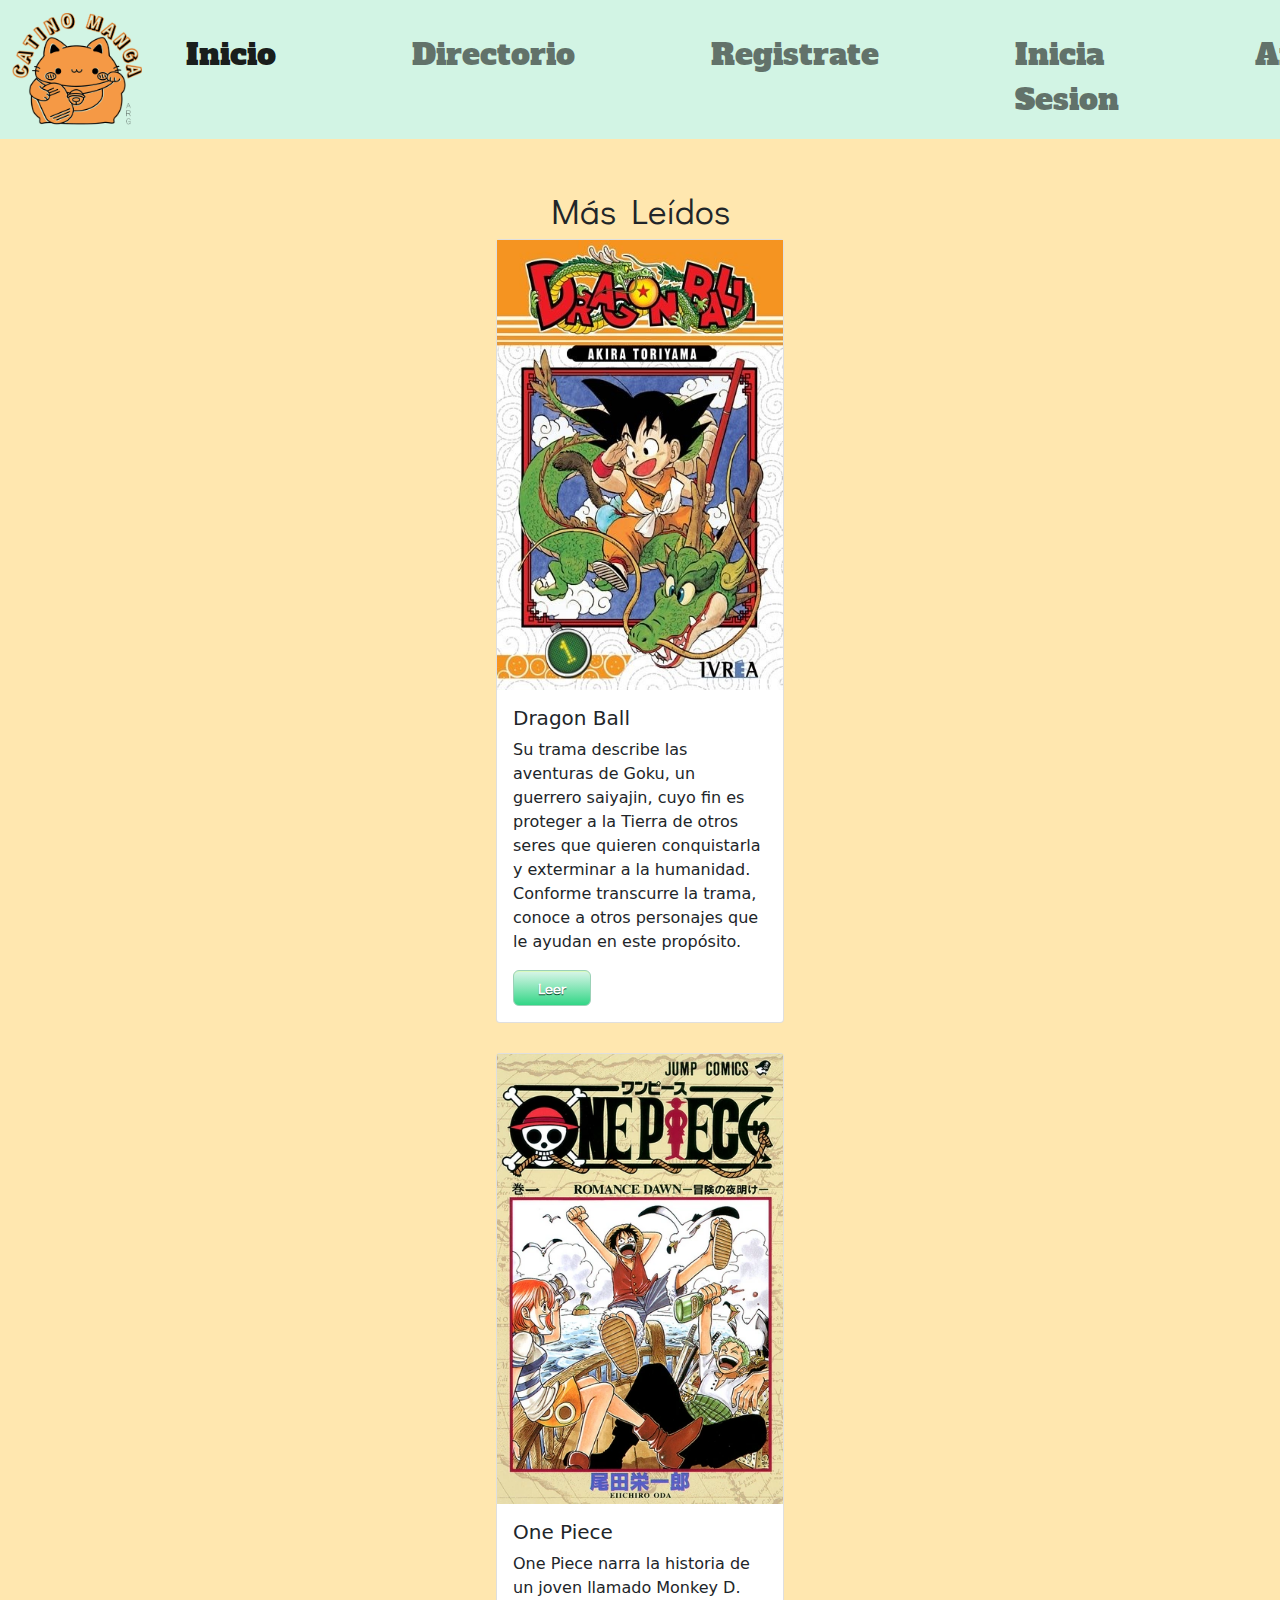
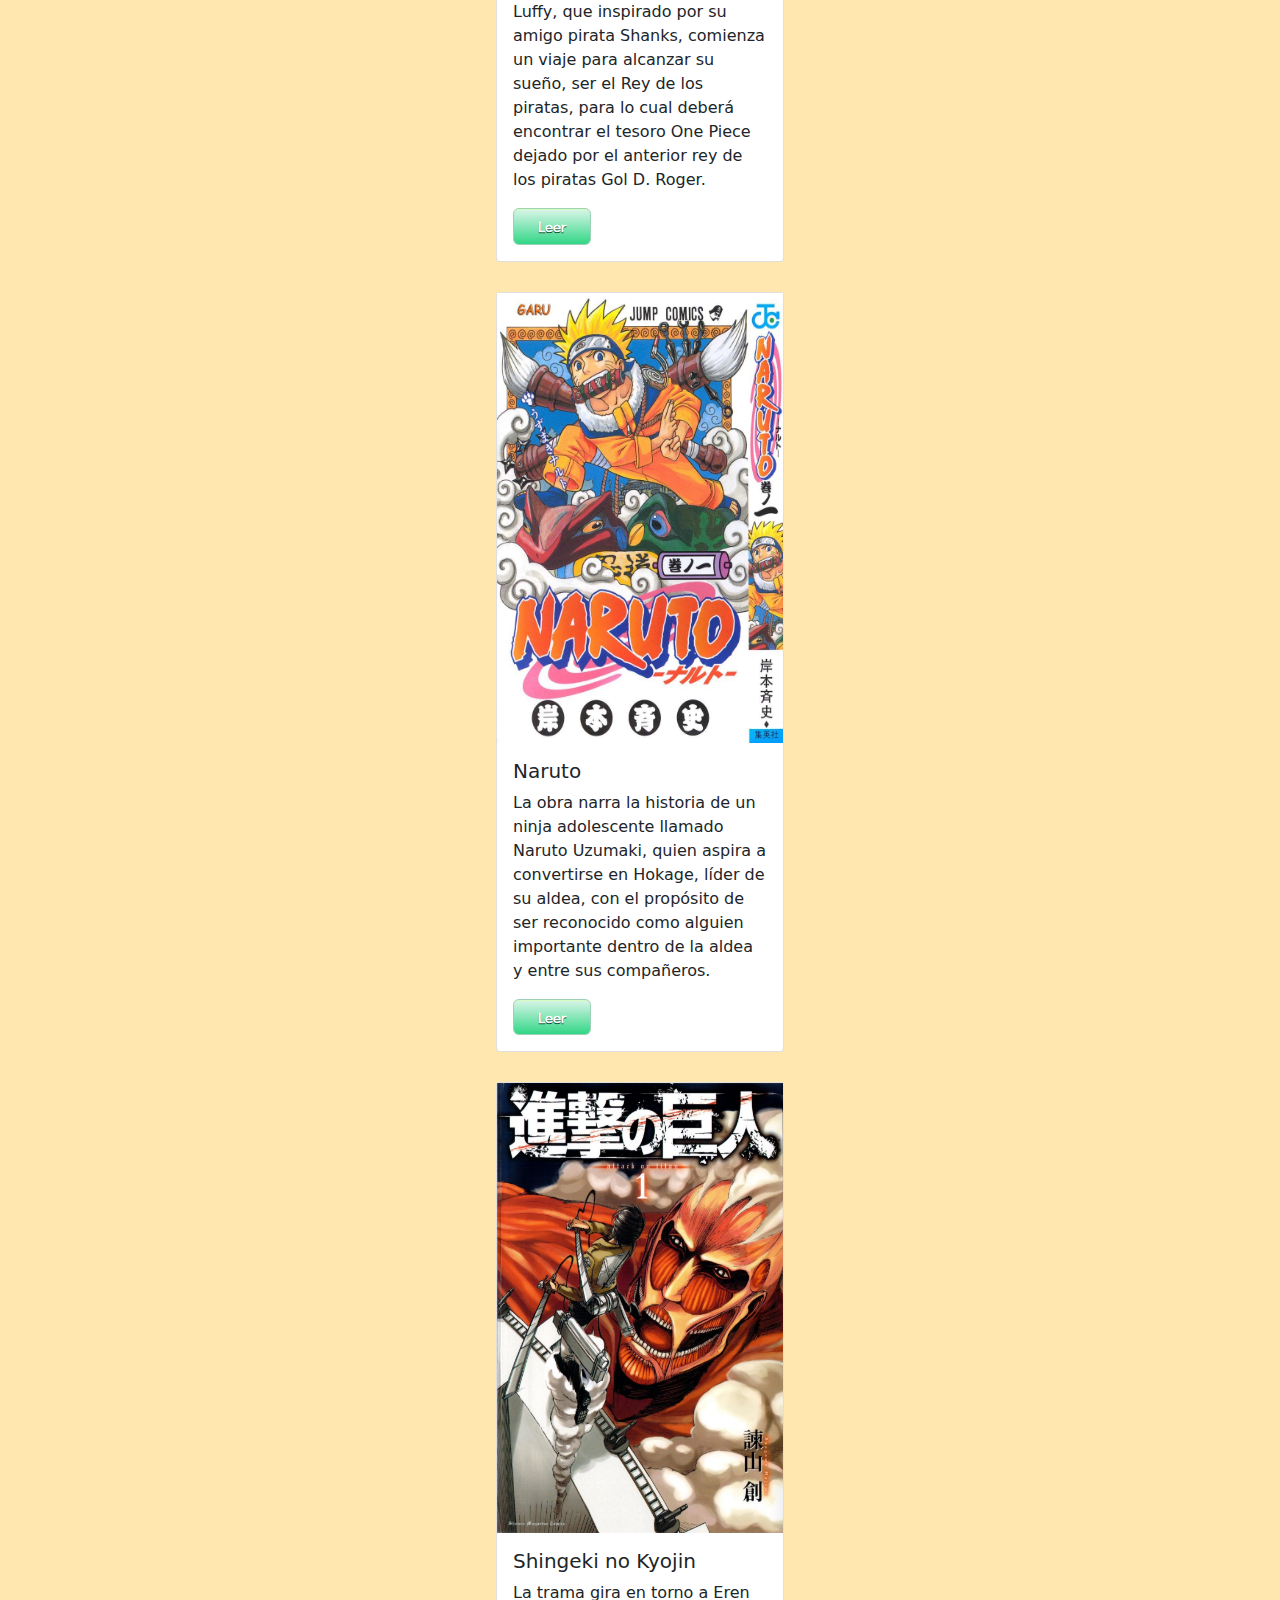
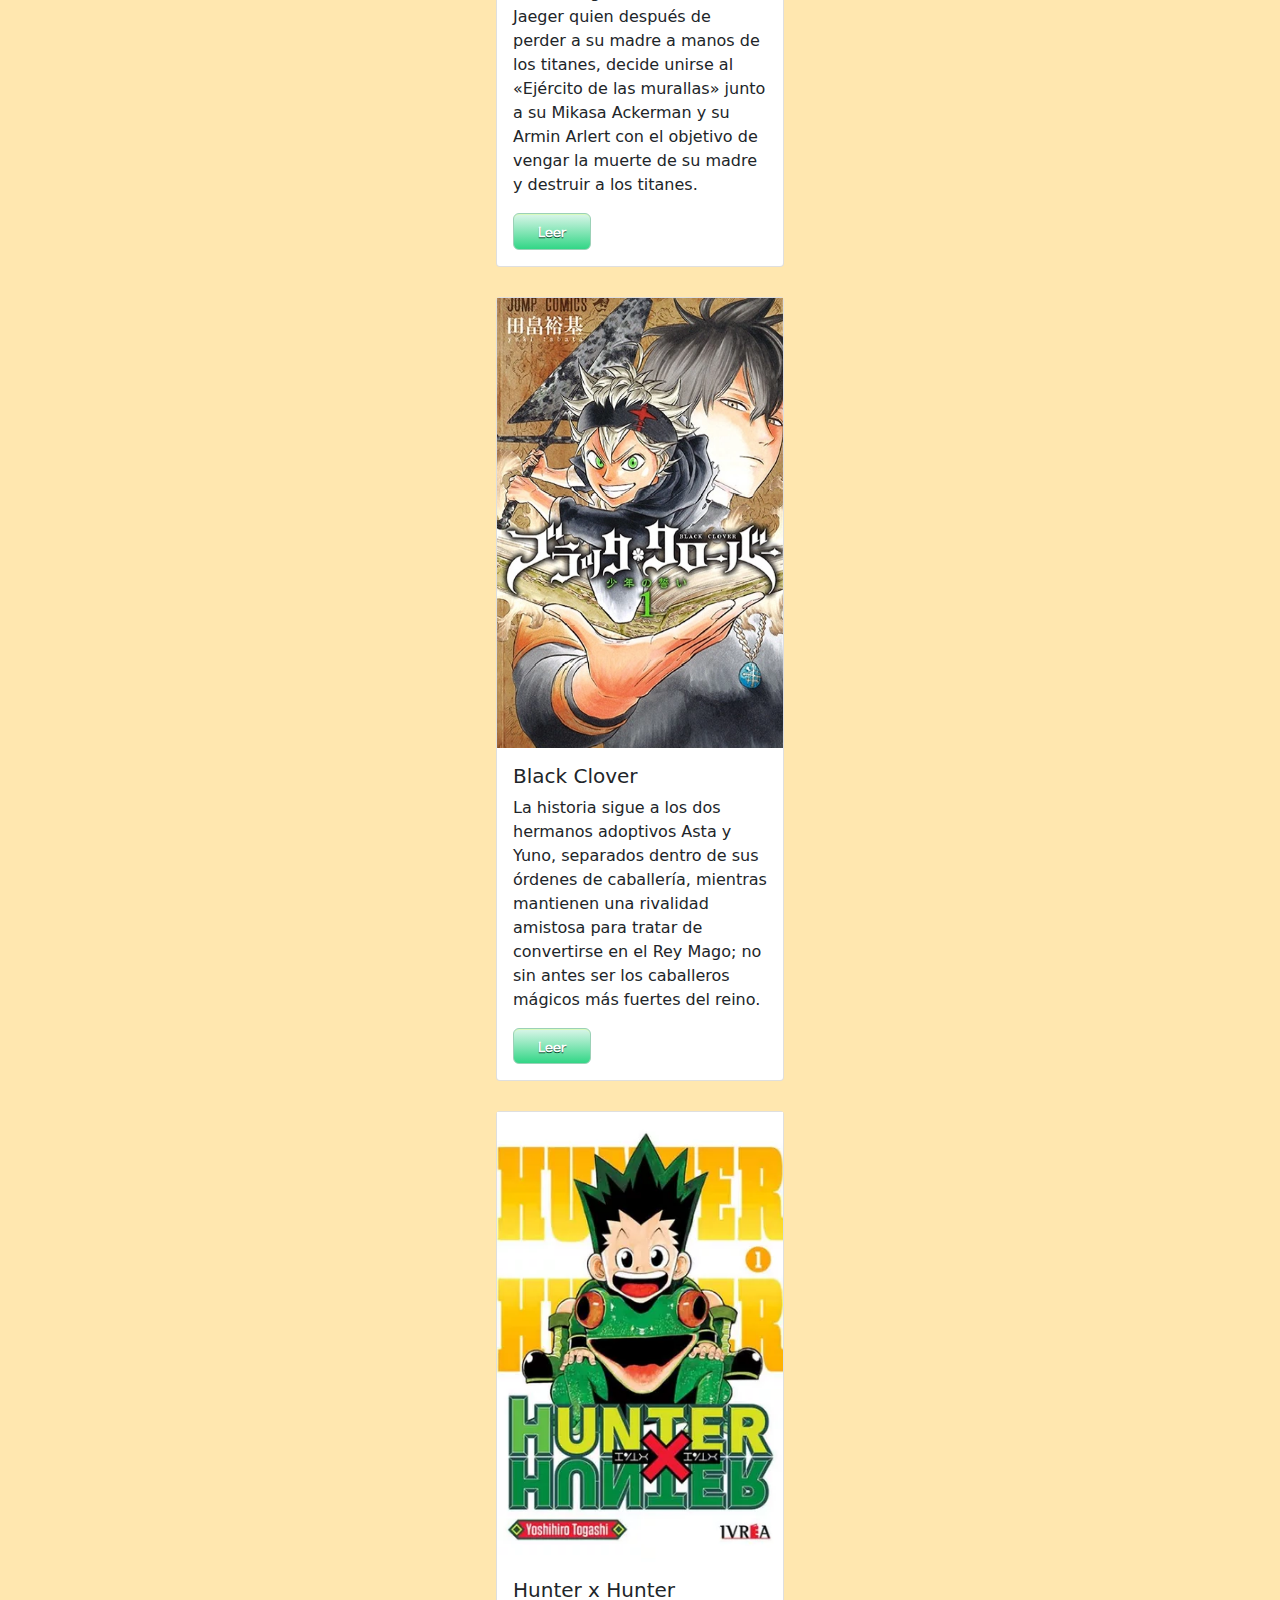
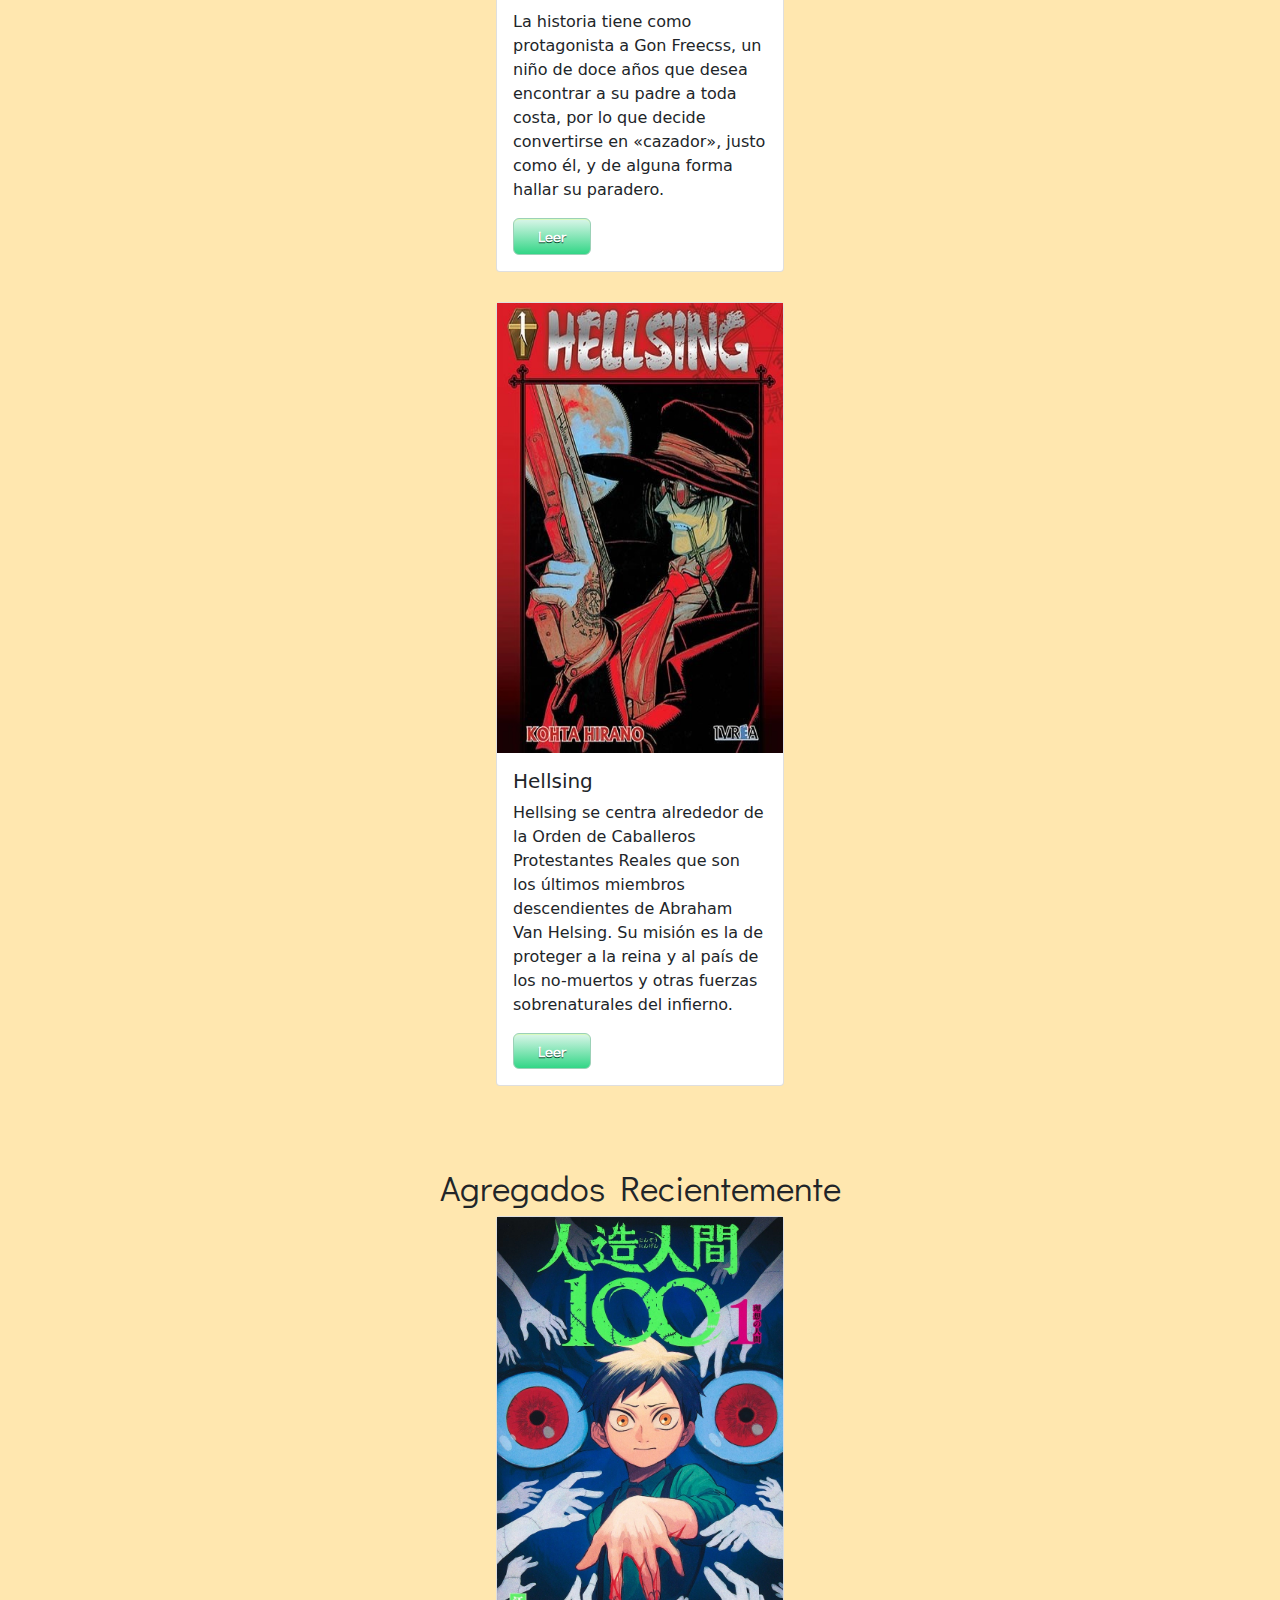
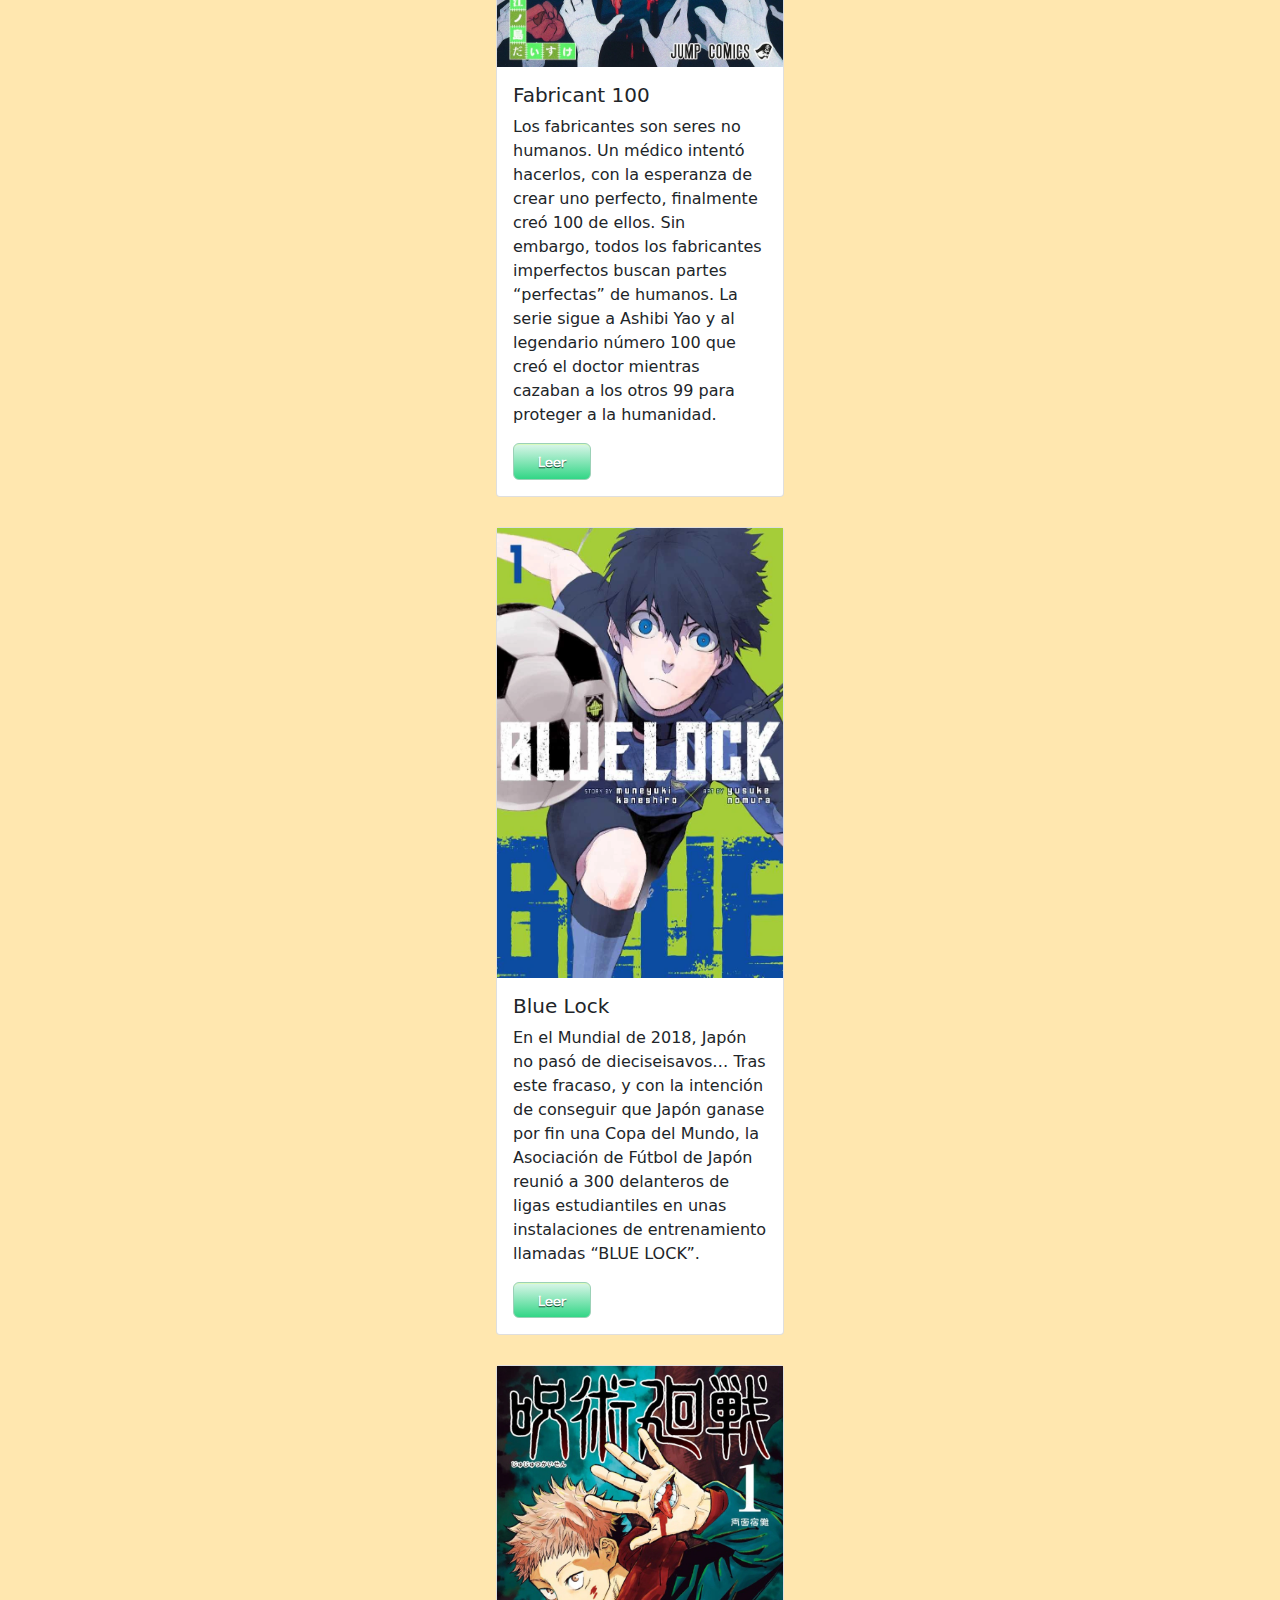
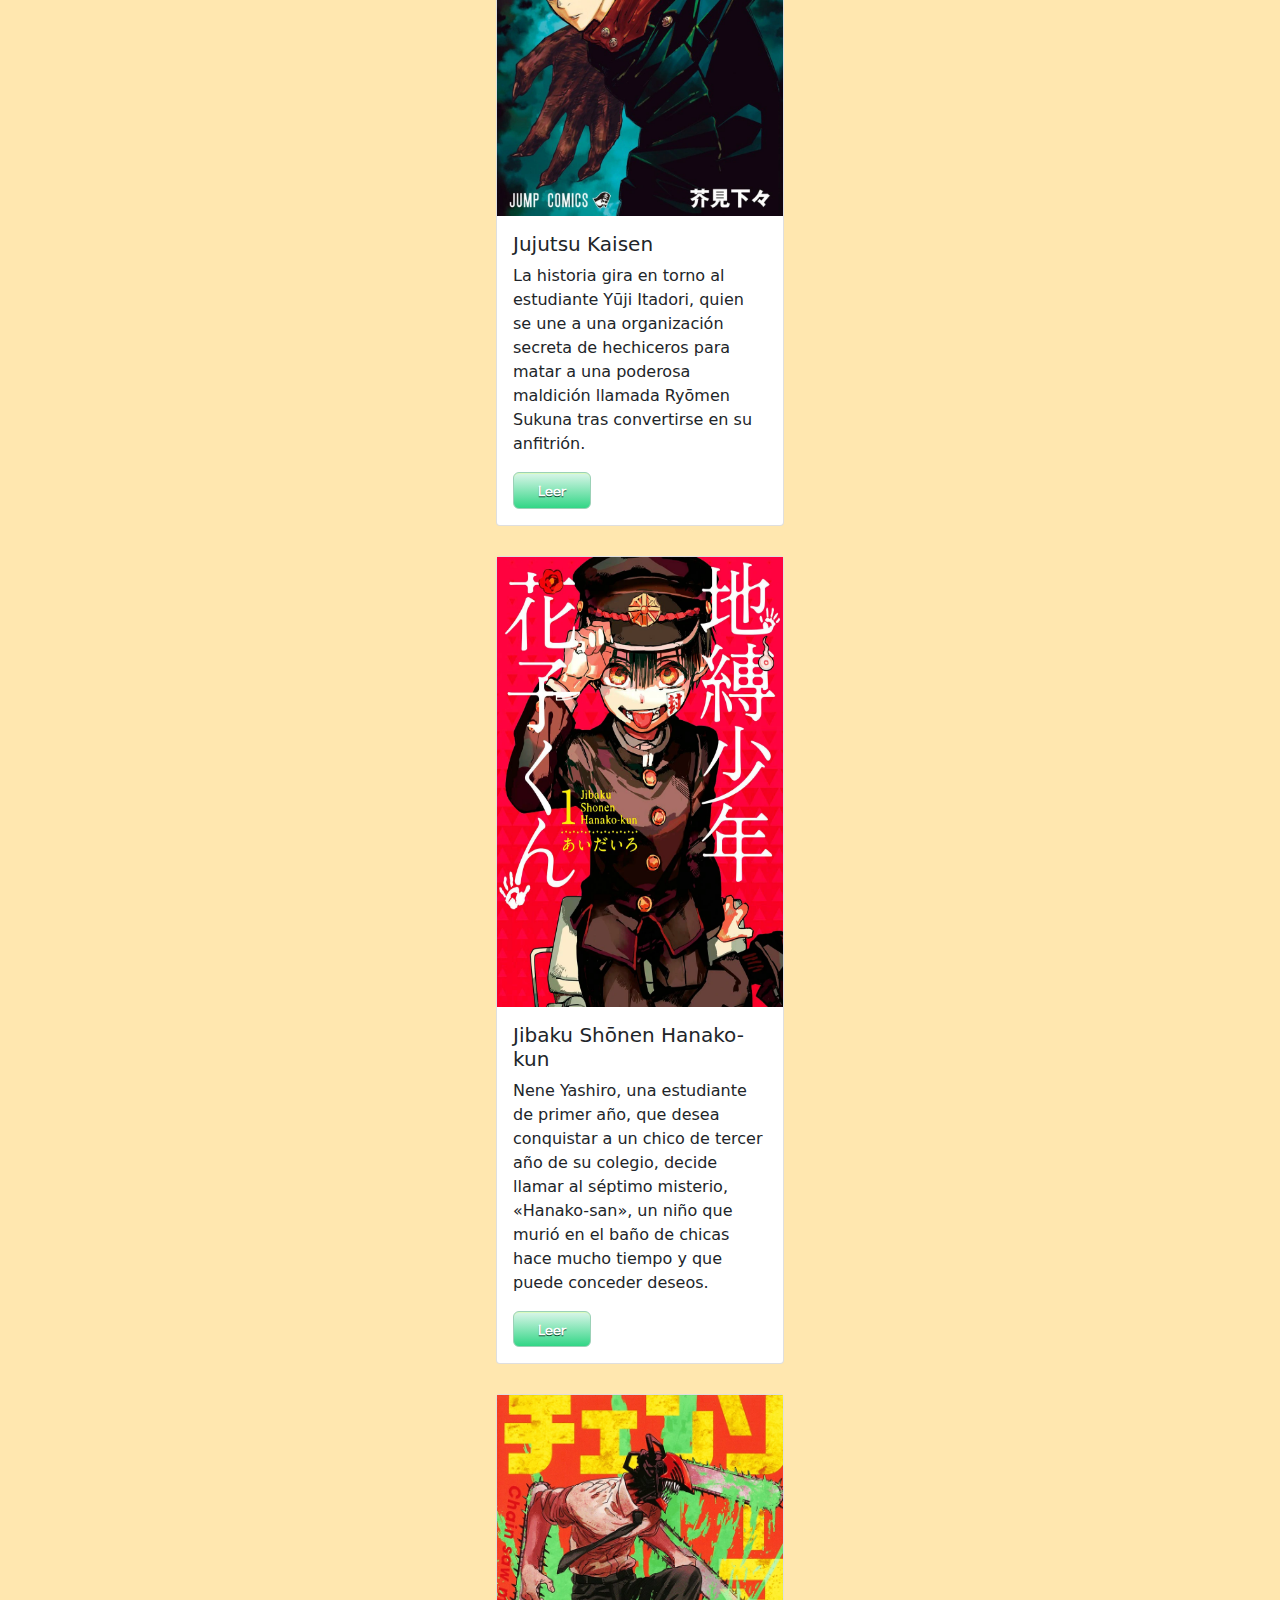
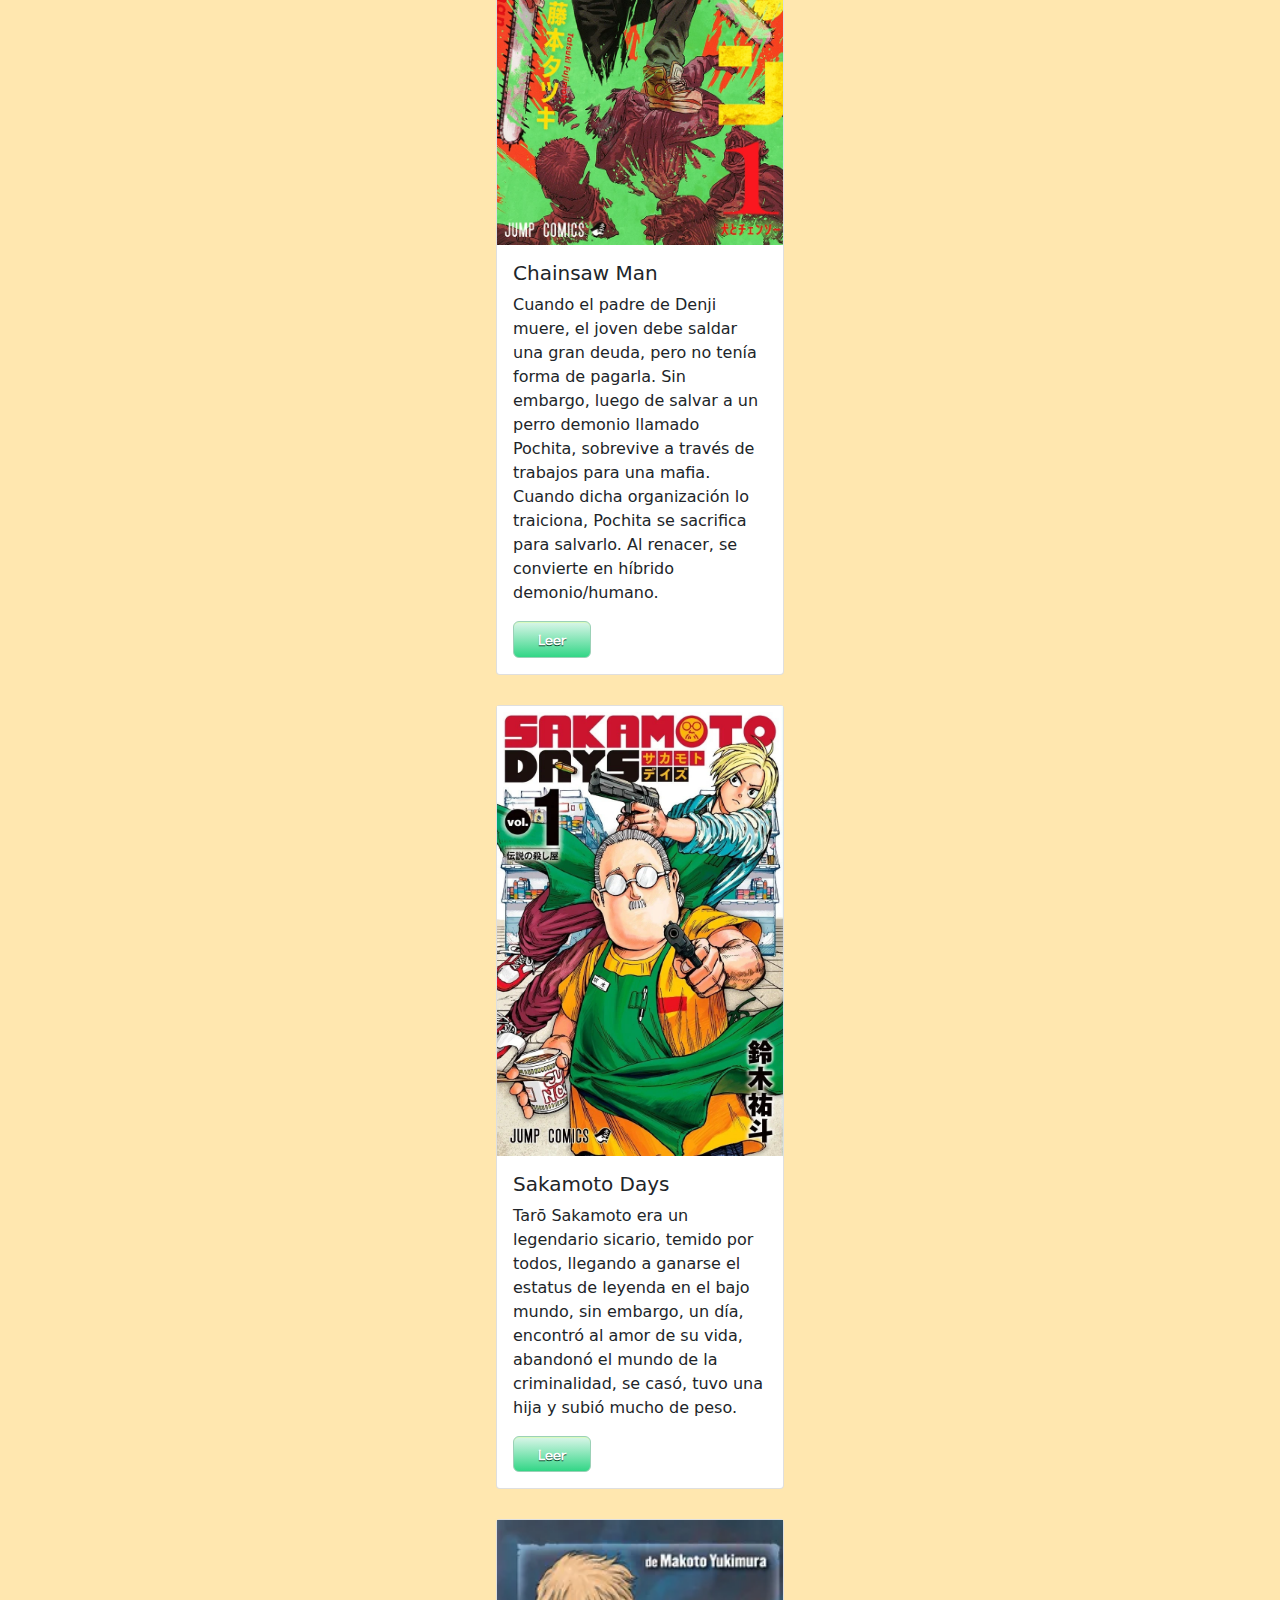
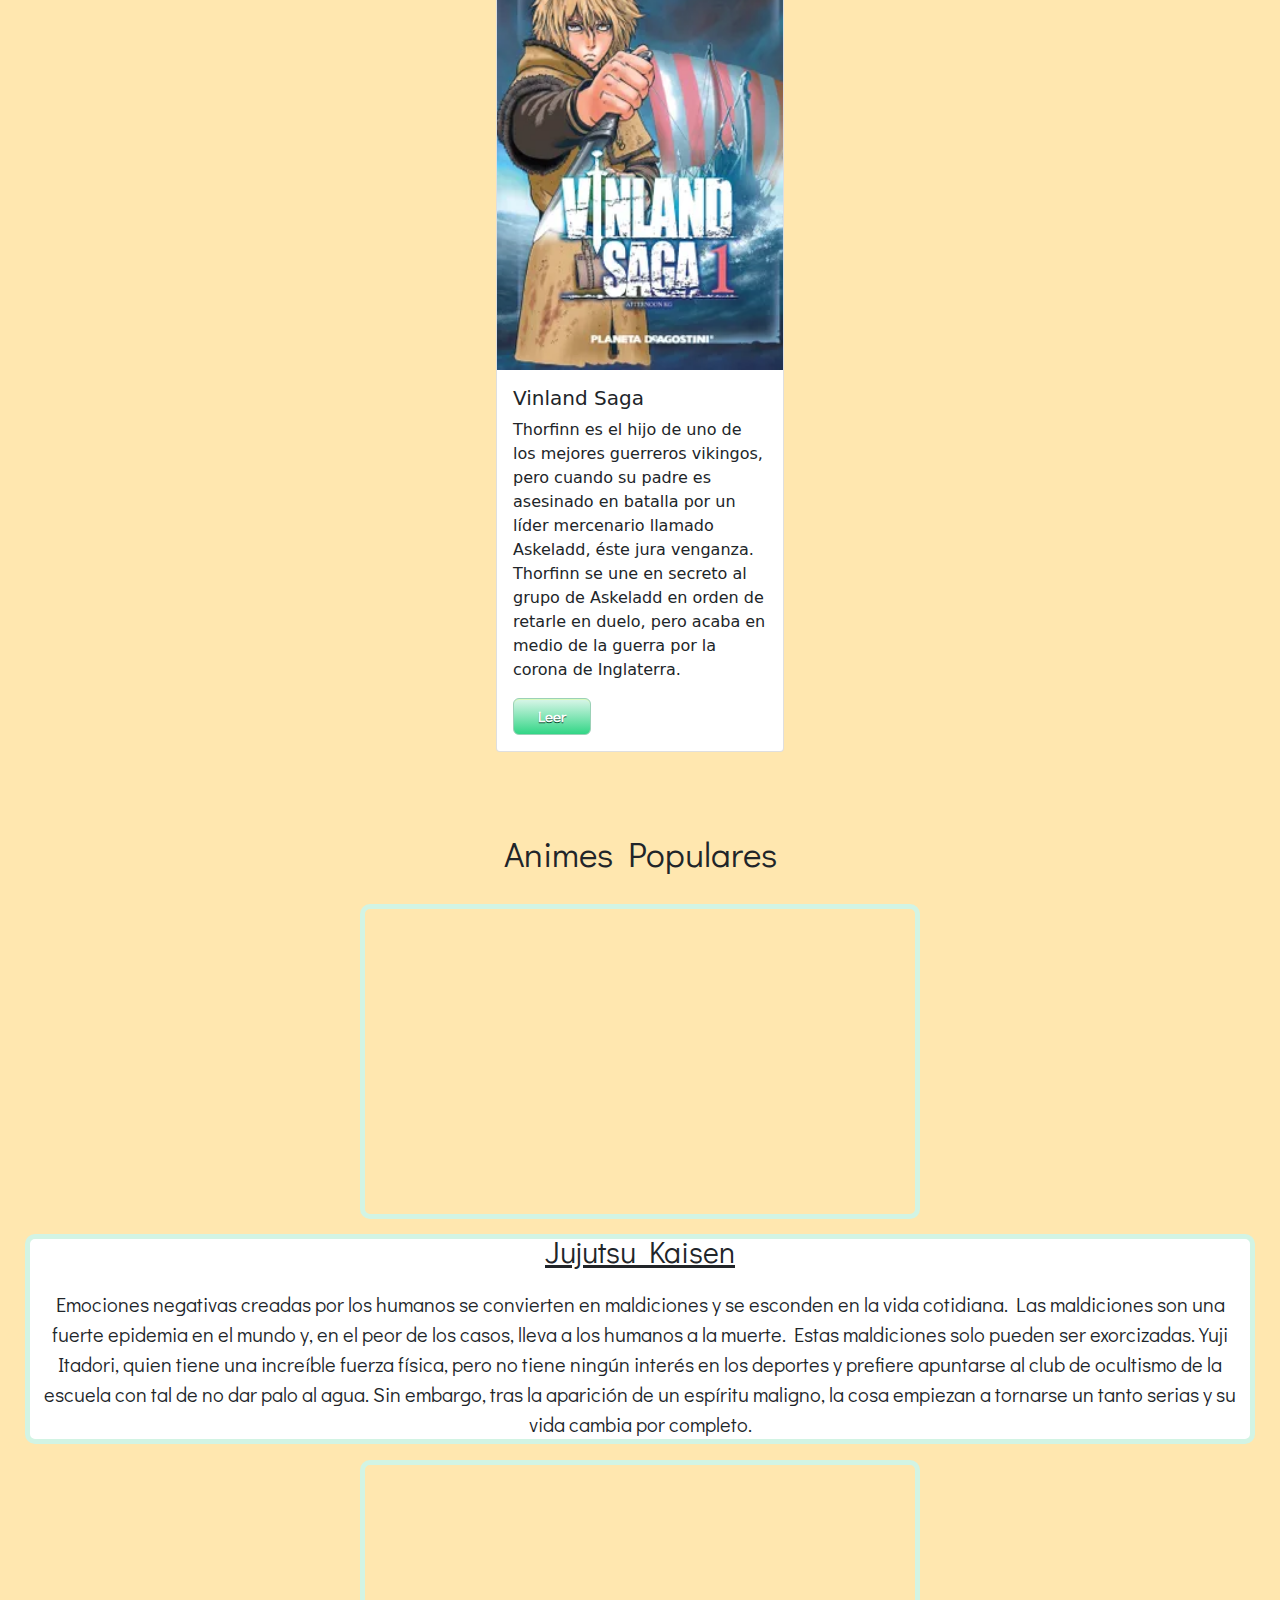
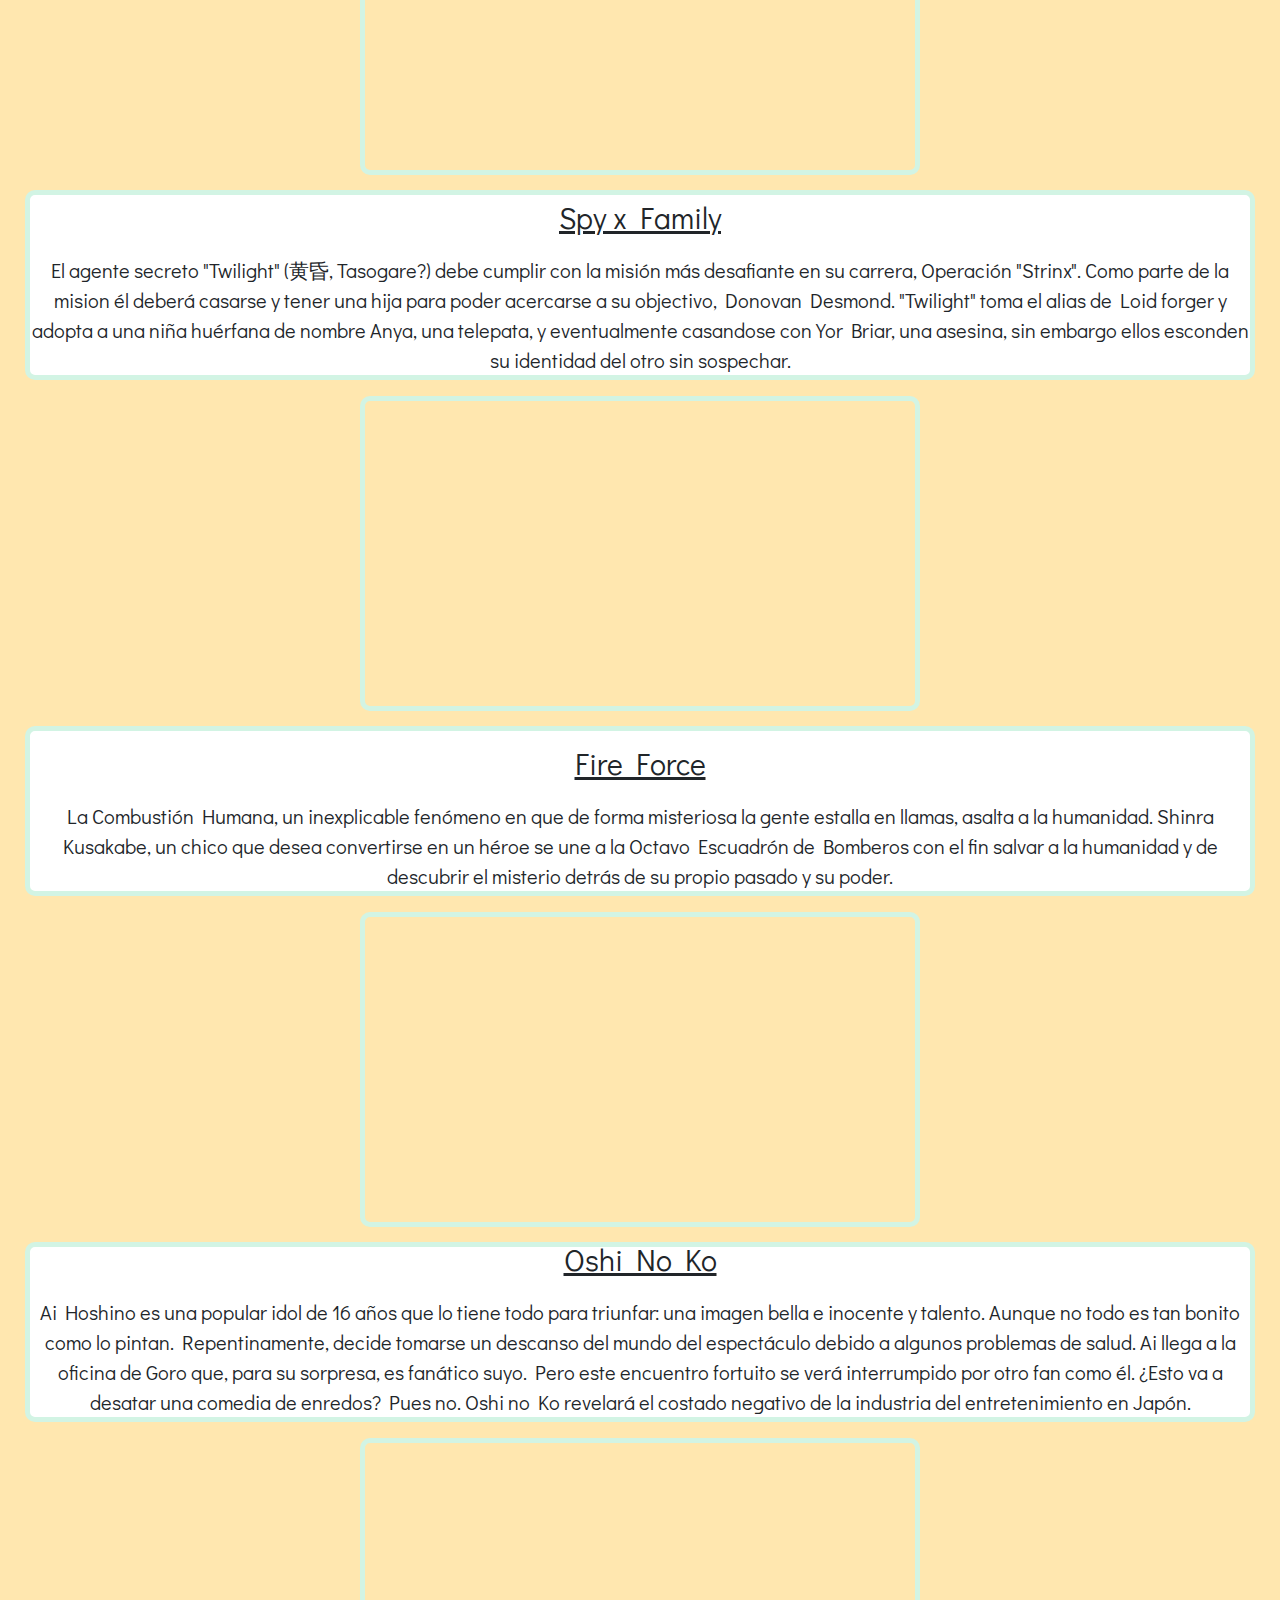
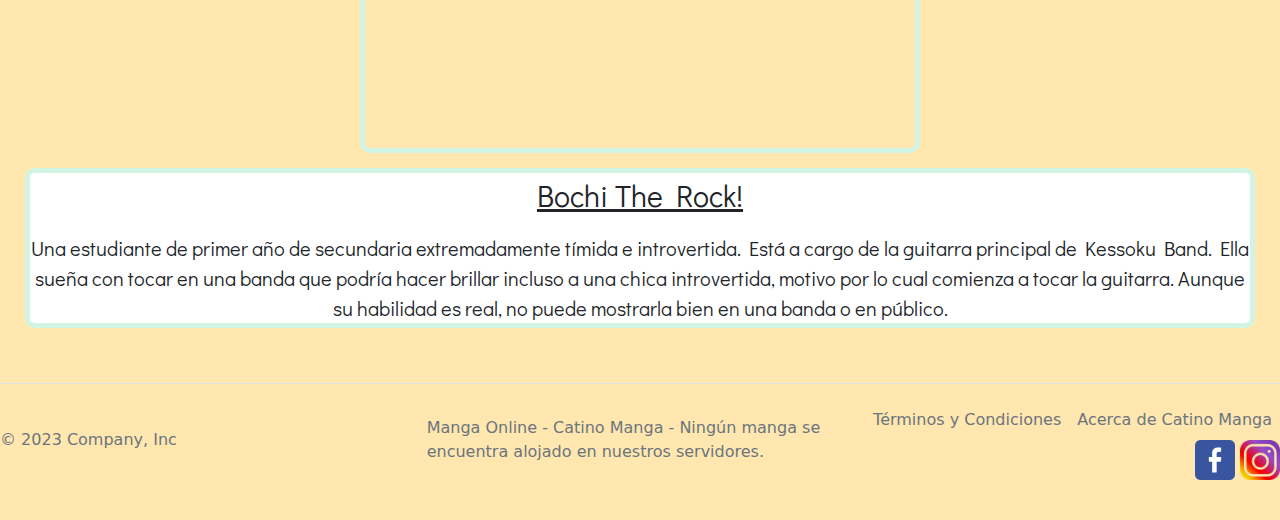
==== index.html @ e14f68e1 "PFCorteseEmmanuel" ====
<!DOCTYPE html>
<html lang="en">
<head>
    <meta charset="UTF-8">
    <meta name="viewport" content="width=device-width, initial-scale=1.0">
    <title>Catino Manga</title>
    <link rel="shorcut icon" href="./Imagenes/Mini.gif"/>
    <link rel="stylesheet" href="./css/bootstrap.min.css">
    <link rel="stylesheet" href="./css/styles.css">
    <link
    rel="stylesheet"
    href="https://cdnjs.cloudflare.com/ajax/libs/animate.css/4.1.1/animate.min.css"
    />
</head>
<body>
    <header>
        <nav class="navcolor navbar navbar-expand-lg navbar-light">
            <div class="barra container-fluid">
                <a class="navbar-brand" href="#">
                  <img class="animate__animated animate__bounce  icono" src="./Imagenes/ProjectLogo1.png">
                </a>
              <button class="navbar-toggler" type="button" data-bs-toggle="collapse" data-bs-target="#navbarNavDropdown" aria-controls="navbarNavDropdown" aria-expanded="false" aria-label="Toggle navigation">
                <span class="navbar-toggler-icon"></span>
              </button>
              <div class="collapse navbar-collapse" id="navbarNavDropdown">
                <ul class="animate__animated animate__bounce navbar-nav">
                  <li class="navposition nav-item">
                    <a class="nav-link active" aria-current="page" href="#">Inicio</a>
                  </li>
                  <li class="navposition nav-item">
                    <a class="nav-link" href="./Directorio/directory.html">Directorio</a>
                  </li>
                  <li class="navposition nav-item">
                    <a class="nav-link" href="./Registro/signup.html">Registrate</a>
                  </li>
                  <li class="navposition nav-item">
                    <a class="nav-link" href="./Sesion/login.html">Inicia Sesion</a>
                  </li>
                  <li class="navposition nav-item dropdown">
                    <a class="nav-link dropdown-toggle" href="#" id="navbarDropdownMenuLink" role="button" data-bs-toggle="dropdown" aria-expanded="false">
                      Anime Videos
                    </a>
                    <ul class="colordrop dropdown-menu" aria-labelledby="navbarDropdownMenuLink">
                      <li><a class="dropdown-item" href="#">Openings</a></li>
                      <li><a class="dropdown-item" href="#">Endings</a></li>
                      <li><a class="dropdown-item" href="#">Previews</a></li>
                    </ul>
                  </li>
                </ul>
                <form class="navposition animate__animated animate__bounce  buscar d-flex" role="search">
                    <input class="form-control me-2" type="search" placeholder="Buscar Manga..." aria-label="Buscar">
                    <button class="btn btn-outline-success" type="submit">Buscar</button>
                </form>
              </div>
            </div>
          </nav>
    </header>
    <main>
      <h1 class="titulos">Más Leídos</h1>
      <section class="mangas">
        <div class="tarjetas card">
          <img class="mangaportadas" src="./Imagenes/MangaPortadas/DB.jpg" class="card-img-top" alt="Dragon Ball">
          <div class="card-body">
            <h5 class="card-title">Dragon Ball</h5>
            <p class="card-text">Su trama describe las aventuras de Goku, un guerrero saiyajin, cuyo fin es proteger a la Tierra de otros seres que quieren conquistarla y exterminar a la humanidad. Conforme transcurre la trama, conoce a otros personajes que le ayudan en este propósito.</p>
            <a href="#" class="buttoncolors">Leer</a>
          </div>
        </div>
        <div class="tarjetas card">
          <img class="mangaportadas" src="./Imagenes/MangaPortadas/OnePiece.webp" class="card-img-top" alt="...">
          <div class="card-body">
            <h5 class="card-title">One Piece</h5>
            <p class="card-text">One Piece narra la historia de un joven llamado Monkey D. Luffy, que inspirado por su amigo pirata Shanks, comienza un viaje para alcanzar su sueño, ser el Rey de los piratas, para lo cual deberá encontrar el tesoro One Piece dejado por el anterior rey de los piratas Gol D. Roger.</p>
            <a href="#" class="buttoncolors">Leer</a>
          </div>
        </div>
        <div class="tarjetas card">
          <img class="mangaportadas" src="./Imagenes/MangaPortadas/Naruto.jpg" class="card-img-top" alt="...">
          <div class="card-body">
            <h5 class="card-title">Naruto</h5>
            <p class="card-text">La obra narra la historia de un ninja adolescente llamado Naruto Uzumaki, quien aspira a convertirse en Hokage, líder de su aldea, con el propósito de ser reconocido como alguien importante dentro de la aldea y entre sus compañeros.</p>
            <a href="#" class="buttoncolors">Leer</a>
          </div>
        </div>
        <div class="tarjetas card">
          <img class="mangaportadas" src="./Imagenes/MangaPortadas/SNK.webp" class="card-img-top" alt="...">
          <div class="card-body">
            <h5 class="card-title">Shingeki no Kyojin</h5>
            <p class="card-text">La trama gira en torno a Eren Jaeger quien después de perder a su madre a manos de los titanes, decide unirse al «Ejército de las murallas» junto a su Mikasa Ackerman y su Armin Arlert con el objetivo de vengar la muerte de su madre y destruir a los titanes.</p>
            <a href="#" class="buttoncolors">Leer</a>
          </div>
        </div>
        <div class="tarjetas card">
          <img class="mangaportadas" src="./Imagenes/MangaPortadas/BlackClover.webp" class="card-img-top" alt="...">
          <div class="card-body">
            <h5 class="card-title">Black Clover</h5>
            <p class="card-text">La historia sigue a los dos hermanos adoptivos Asta y Yuno, separados dentro de sus órdenes de caballería, mientras mantienen una rivalidad amistosa para tratar de convertirse en el Rey Mago; no sin antes ser los caballeros mágicos más fuertes del reino.</p>
            <a href="#" class="buttoncolors">Leer</a>
          </div>
        </div>
        <div class="tarjetas card">
          <img class="mangaportadas" src="./Imagenes/MangaPortadas/HxH.webp" class="card-img-top" alt="...">
          <div class="card-body">
            <h5 class="card-title">Hunter x Hunter</h5>
            <p class="card-text">La historia tiene como protagonista a Gon Freecss, un niño de doce años que desea encontrar a su padre a toda costa, por lo que decide convertirse en «cazador», justo como él, y de alguna forma hallar su paradero.</p>
            <a href="#" class="buttoncolors">Leer</a>
          </div>
        </div>
        <div class="tarjetas card">
          <img class="mangaportadas" src="./Imagenes/MangaPortadas/Hellsing.jpg" class="card-img-top" alt="...">
          <div class="card-body">
            <h5 class="card-title">Hellsing</h5>
            <p class="card-text">Hellsing se centra alrededor de la Orden de Caballeros Protestantes Reales que son los últimos miembros descendientes de Abraham Van Helsing. Su misión es la de proteger a la reina y al país de los no-muertos y otras fuerzas sobrenaturales del infierno.</p>
            <a href="#" class="buttoncolors">Leer</a>
          </div>
        </div>
      </section>
      <h2 class="titulos">Agregados Recientemente</h2>
      <section>
        <section class="mangas">
          <div class="tarjetas card">
            <img class="mangaportadas" src="./Imagenes/MangaPortadas/Fabricant100.webp" class="card-img-top" alt="Dragon Ball">
            <div class="card-body">
              <h5 class="card-title">Fabricant 100</h5>
              <p class="card-text">Los fabricantes son seres no humanos. Un médico intentó hacerlos, con la esperanza de crear uno perfecto, finalmente creó 100 de ellos. Sin embargo, todos los fabricantes imperfectos buscan partes “perfectas” de humanos. La serie sigue a Ashibi Yao y al legendario número 100 que creó el doctor mientras cazaban a los otros 99 para proteger a la humanidad.</p>
              <a href="#" class="buttoncolors">Leer</a>
            </div>
          </div>
          <div class="tarjetas card">
            <img class="mangaportadas" src="./Imagenes/MangaPortadas/BlueLock.webp" class="card-img-top" alt="...">
            <div class="card-body">
              <h5 class="card-title">Blue Lock</h5>
              <p class="card-text">En el Mundial de 2018, Japón no pasó de dieciseisavos… Tras este fracaso, y con la intención de conseguir que Japón ganase por fin una Copa del Mundo, la Asociación de Fútbol de Japón reunió a 300 delanteros de ligas estudiantiles en unas instalaciones de entrenamiento llamadas “BLUE LOCK”.</p>
              <a href="#" class="buttoncolors">Leer</a>
            </div>
          </div>
          <div class="tarjetas card">
            <img class="mangaportadas" src="./Imagenes/MangaPortadas/JK.webp" class="card-img-top" alt="...">
            <div class="card-body">
              <h5 class="card-title">Jujutsu Kaisen</h5>
              <p class="card-text">La historia gira en torno al estudiante Yūji Itadori, quien se une a una organización secreta de hechiceros para matar a una poderosa maldición llamada Ryōmen Sukuna tras convertirse en su anfitrión.</p>
              <a href="#" class="buttoncolors">Leer</a>
            </div>
          </div>
          <div class="tarjetas card">
            <img class="mangaportadas" src="./Imagenes/MangaPortadas/Hanako.webp" class="card-img-top" alt="...">
            <div class="card-body">
              <h5 class="card-title">Jibaku Shōnen Hanako-kun</h5>
              <p class="card-text">Nene Yashiro, una estudiante de primer año, que desea conquistar a un chico de tercer año de su colegio, decide llamar al séptimo misterio, «Hanako-san», un niño que murió en el baño de chicas hace mucho tiempo y que puede conceder deseos.</p>
              <a href="#" class="buttoncolors">Leer</a>
            </div>
          </div>
          <div class="tarjetas card">
            <img class="mangaportadas" src="./Imagenes/MangaPortadas/CSM.webp" class="card-img-top" alt="...">
            <div class="card-body">
              <h5 class="card-title">Chainsaw Man</h5>
              <p class="card-text">Cuando el padre de Denji muere, el joven debe saldar una gran deuda, pero no tenía forma de pagarla. Sin embargo, luego de salvar a un perro demonio llamado Pochita, sobrevive a través de trabajos para una mafia. Cuando dicha organización lo traiciona, Pochita se sacrifica para salvarlo. Al renacer, se convierte en híbrido demonio/humano.</p>
              <a href="#" class="buttoncolors">Leer</a>
            </div>
          </div>
          <div class="tarjetas card">
            <img class="mangaportadas" src="./Imagenes/MangaPortadas/Sakamoto.webp" class="card-img-top" alt="...">
            <div class="card-body">
              <h5 class="card-title">Sakamoto Days</h5>
              <p class="card-text">Tarō Sakamoto era un legendario sicario, temido por todos, llegando a ganarse el estatus de leyenda en el bajo mundo, sin embargo, un día, encontró al amor de su vida, abandonó el mundo de la criminalidad, se casó, tuvo una hija y subió mucho de peso.</p>
              <a href="#" class="buttoncolors">Leer</a>
            </div>
          </div>
          <div class="tarjetas card">
            <img class="mangaportadas" src="./Imagenes/MangaPortadas/Vinland.webp" class="card-img-top" alt="...">
            <div class="card-body">
              <h5 class="card-title">Vinland Saga</h5>
              <p class="card-text">Thorfinn es el hijo de uno de los mejores guerreros vikingos, pero cuando su padre es asesinado en batalla por un líder mercenario llamado Askeladd, éste jura venganza. Thorfinn se une en secreto al grupo de Askeladd en orden de retarle en duelo, pero acaba en medio de la guerra por la corona de Inglaterra.</p>
              <a href="#" class="buttoncolors">Leer</a>
            </div>
          </div> 
      </section>
      <h3 class="titulos">Animes Populares</h3>
      <section id="padre-flex-2">
        <iframe class="video-1" src="https://www.youtube.com/embed/GwaRztMaoY0" title="YouTube video player" frameborder="0" allow="accelerometer; autoplay; clipboard-write; encrypted-media; gyroscope; picture-in-picture; web-share" allowfullscreen></iframe>
        <p class="sinopsis-1"> <span class="sinopsistitle"><ins>Jujutsu Kaisen</ins></span> Emociones negativas creadas por los humanos se convierten en maldiciones y se esconden en la vida cotidiana. Las maldiciones son una fuerte epidemia en el mundo y, en el peor de los casos, lleva a los humanos a la muerte. Estas maldiciones solo pueden ser exorcizadas. Yuji Itadori, quien tiene una increíble fuerza física, pero no tiene ningún interés en los deportes y prefiere apuntarse al club de ocultismo de la escuela con tal de no dar palo al agua. Sin embargo, tras la aparición de un espíritu maligno, la cosa empiezan a tornarse un tanto serias y su vida cambia por completo.</p>
        <iframe class="video-2" src="https://www.youtube.com/embed/U_rWZK_8vUY" title="YouTube video player" frameborder="0" allow="accelerometer; autoplay; clipboard-write; encrypted-media; gyroscope; picture-in-picture; web-share" allowfullscreen></iframe>
        <p class="sinopsis-2"> <span class="sinopsistitle"><ins>Spy x Family</ins></span> El agente secreto "Twilight" (黄昏, Tasogare?) debe cumplir con la misión más desafiante en su carrera, Operación "Strinx". Como parte de la mision él deberá casarse y tener una hija para poder acercarse a su objectivo, Donovan Desmond. "Twilight" toma el alias de Loid forger y adopta a una niña huérfana de nombre Anya, una telepata, y eventualmente casandose con Yor Briar, una asesina, sin embargo ellos esconden su identidad del otro sin sospechar.</p>
        <iframe class="video-3" src="https://www.youtube.com/embed/ah1zyO3ob_A" title="YouTube video player" frameborder="0" allow="accelerometer; autoplay; clipboard-write; encrypted-media; gyroscope; picture-in-picture; web-share" allowfullscreen></iframe> 
        <p class="sinopsis-3"> <span class="sinopsistitle"><ins>Fire Force</ins></span> La Combustión Humana, un inexplicable fenómeno en que de forma misteriosa la gente estalla en llamas, asalta a la humanidad. Shinra Kusakabe, un chico que desea convertirse en un héroe se une a la Octavo Escuadrón de Bomberos con el fin salvar a la humanidad y de descubrir el misterio detrás de su propio pasado y su poder.</p>
        <iframe class="video-4" src="https://www.youtube.com/embed/PgBvV9ofjmA" title="YouTube video player" frameborder="0" allow="accelerometer; autoplay; clipboard-write; encrypted-media; gyroscope; picture-in-picture; web-share" allowfullscreen></iframe>
        <p class="sinopsis-4"> <span class="sinopsistitle"><ins>Oshi No Ko</ins></span>Ai Hoshino es una popular idol de 16 años que lo tiene todo para triunfar: una imagen bella e inocente y talento. Aunque no todo es tan bonito como lo pintan. Repentinamente, decide tomarse un descanso del mundo del espectáculo debido a algunos problemas de salud. Ai llega a la oficina de Goro que, para su sorpresa, es fanático suyo. Pero este encuentro fortuito se verá interrumpido por otro fan como él. ¿Esto va a desatar una comedia de enredos? Pues no. Oshi no Ko revelará el costado negativo de la industria del entretenimiento en Japón. </p>
        <iframe class="video-5" src="https://www.youtube.com/embed/dlSbEP4V-gI" title="YouTube video player" frameborder="0" allow="accelerometer; autoplay; clipboard-write; encrypted-media; gyroscope; picture-in-picture; web-share" allowfullscreen></iframe>
        <p class="sinopsis-5"> <span class="sinopsistitle"><ins>Bochi The Rock!</ins></span> Una estudiante de primer año de secundaria extremadamente tímida e introvertida. Está a cargo de la guitarra principal de Kessoku Band. Ella sueña con tocar en una banda que podría hacer brillar incluso a una chica introvertida, motivo por lo cual comienza a tocar la guitarra. Aunque su habilidad es real, no puede mostrarla bien en una banda o en público.</p>
    </section>
    </main>
    <footer class="d-flex flex-wrap justify-content-between align-items-center py-3 my-4 border-top">
      <p class="col-md-4 mb-0 text-muted">© 2023 Company, Inc </p>
      <p class="col-md-4 mb-0 text-muted">Manga Online - Catino Manga - Ningún manga se encuentra alojado en nuestros servidores.</p>
      <ul class="nav col-md-4 justify-content-end">
      <li class="nav-item"><a href="#" class="nav-link px-2 text-muted">Términos y Condiciones</a></li>
      <li class="nav-item"><a href="#" class="nav-link px-2 text-muted">Acerca de Catino Manga</a></li>
      <li><img class="footicon" src="./Imagenes/Redes/Facebook.png"/></li>
      <li><img class="footicon" src="./Imagenes/Redes/Instagram.png"/></li>
      </ul>
    </footer>
    <script src="./js/bootstrap.bundle.min.js"></script>
</body>
</html>
---- css/styles.css ----
@font-face {
  font-family: "Alfa Slab One";
  src: url(/Fuentes/AlfaSlabOne-Regular.ttf);
}
@font-face {
  font-family: "Didact Gothic";
  src: url(/Fuentes/DidactGothic-Regular.ttf);
}
.icono {
  width: 130px;
}

.navcolor {
  background-color: #d2f4e4;
  font-family: "Alfa Slab One";
  font-size: 30px;
}
.navcolor ul li {
  margin-right: 100px;
  margin-left: 20px;
}

.navposition {
  margin-top: 15px;
}

.colordrop {
  background-color: #d2f4e4;
}

body {
  background-color: rgb(255, 231, 175);
}

.mangas {
  display: flex;
  flex-direction: row;
  justify-content: space-around;
}

.titulos {
  font-family: "Didact Gothic";
  font-size: 35px;
  display: flex;
  justify-content: center;
  margin-top: 50px;
}

.sinopsistitle {
  font-size: 30px;
  margin-bottom: 15px;
  margin-top: -30px;
}

.tarjetas {
  width: 18rem;
}

.mangaportadas {
  width: auto;
  height: 450px;
}

.footicon {
  width: 40px;
  margin-left: 5px;
}

.buttoncolors {
  box-shadow: inset 0px 1px 0px 0px #d9fbbe;
  background: linear-gradient(to bottom, #d2f4e4 5%, #32d686 100%);
  background-color: #d2f4e4;
  border-radius: 6px;
  border: 1px solid #9bd1b7;
  display: inline-block;
  cursor: pointer;
  color: #ffffff;
  font-family: "Didact Gothic";
  font-size: 15px;
  font-weight: bold;
  padding: 6px 24px;
  text-decoration: none;
  text-shadow: 0px 1px 0px #054a29;
}
.buttoncolors:hover {
  background: linear-gradient(to bottom, #32d686 5%, #d2f4e4 100%);
  background-color: #32d686;
}
.buttoncolors:active {
  position: relative;
  top: 1px;
}

.logo-navbar {
  display: flex;
  justify-content: center;
  margin-top: 50px;
}

.formulario {
  display: flex;
  flex-direction: column;
  align-items: center;
  font-family: "Didact Gothic";
  text-align: center;
  background-color: #d2f4e4;
  border-radius: 15px;
  padding-bottom: 10px;
  margin-left: 100px;
  margin-right: 100px;
  margin-top: 15px;
}

#padre-flex-2 {
  font-family: "Didact Gothic";
  margin-top: 15px;
  padding: 15px;
  display: grid;
  grid-template-areas: "video-1 sinopsis-1 sinopsis-1" "sinopsis-2 sinopsis-2 video-2" "video-3 sinopsis-3 sinopsis-3" "sinopsis-4 sinopsis-4  video-4" "video-5 sinopsis-5 sinopsis-5";
  grid-template-columns: 560px 920px 560px;
}
#padre-flex-2 .video-1, #padre-flex-2 .video-5, #padre-flex-2 .video-4, #padre-flex-2 .video-3, #padre-flex-2 .video-2 {
  grid-area: video-1;
  width: 560px;
  height: 315px;
  border-radius: 10px;
  border: 5px solid #d2f4e4;
  margin-bottom: 15px;
}
#padre-flex-2 .sinopsis-1, #padre-flex-2 .sinopsis-5, #padre-flex-2 .sinopsis-4, #padre-flex-2 .sinopsis-3, #padre-flex-2 .sinopsis-2 {
  background-color: #ffffff;
  border-radius: 10px;
  border: 5px solid #d2f4e4;
  margin-left: 10px;
  margin-right: 10px;
  grid-area: sinopsis-1;
  font-size: 20px;
  text-align: center;
  display: flex;
  flex-direction: column;
  padding-top: 80px;
}
#padre-flex-2 .video-2 {
  grid-area: video-2;
}
#padre-flex-2 .sinopsis-2 {
  padding-top: 90px;
  grid-area: sinopsis-2;
}
#padre-flex-2 .video-3 {
  grid-area: video-3;
}
#padre-flex-2 .sinopsis-3 {
  padding-top: 100px;
  grid-area: sinopsis-3;
}
#padre-flex-2 .video-4 {
  grid-area: video-4;
}
#padre-flex-2 .sinopsis-4 {
  padding-top: 80px;
  grid-area: sinopsis-4;
}
#padre-flex-2 .video-5 {
  grid-area: video-5;
}
#padre-flex-2 .sinopsis-5 {
  padding-top: 90px;
  grid-area: sinopsis-5;
}

@media screen and (min-width: 280px) and (max-width: 1700px) {
  .mangas {
    display: flex;
    flex-direction: column;
    align-items: center;
    justify-content: space-around;
  }
  .tarjetas {
    margin-bottom: 30px;
  }
  #padre-flex-2 {
    display: flex;
    flex-direction: column;
    align-items: center;
    justify-content: space-around;
  }
  .sinopsistitle {
    margin-top: -90px;
  }
}

/*# sourceMappingURL=styles.css.map */
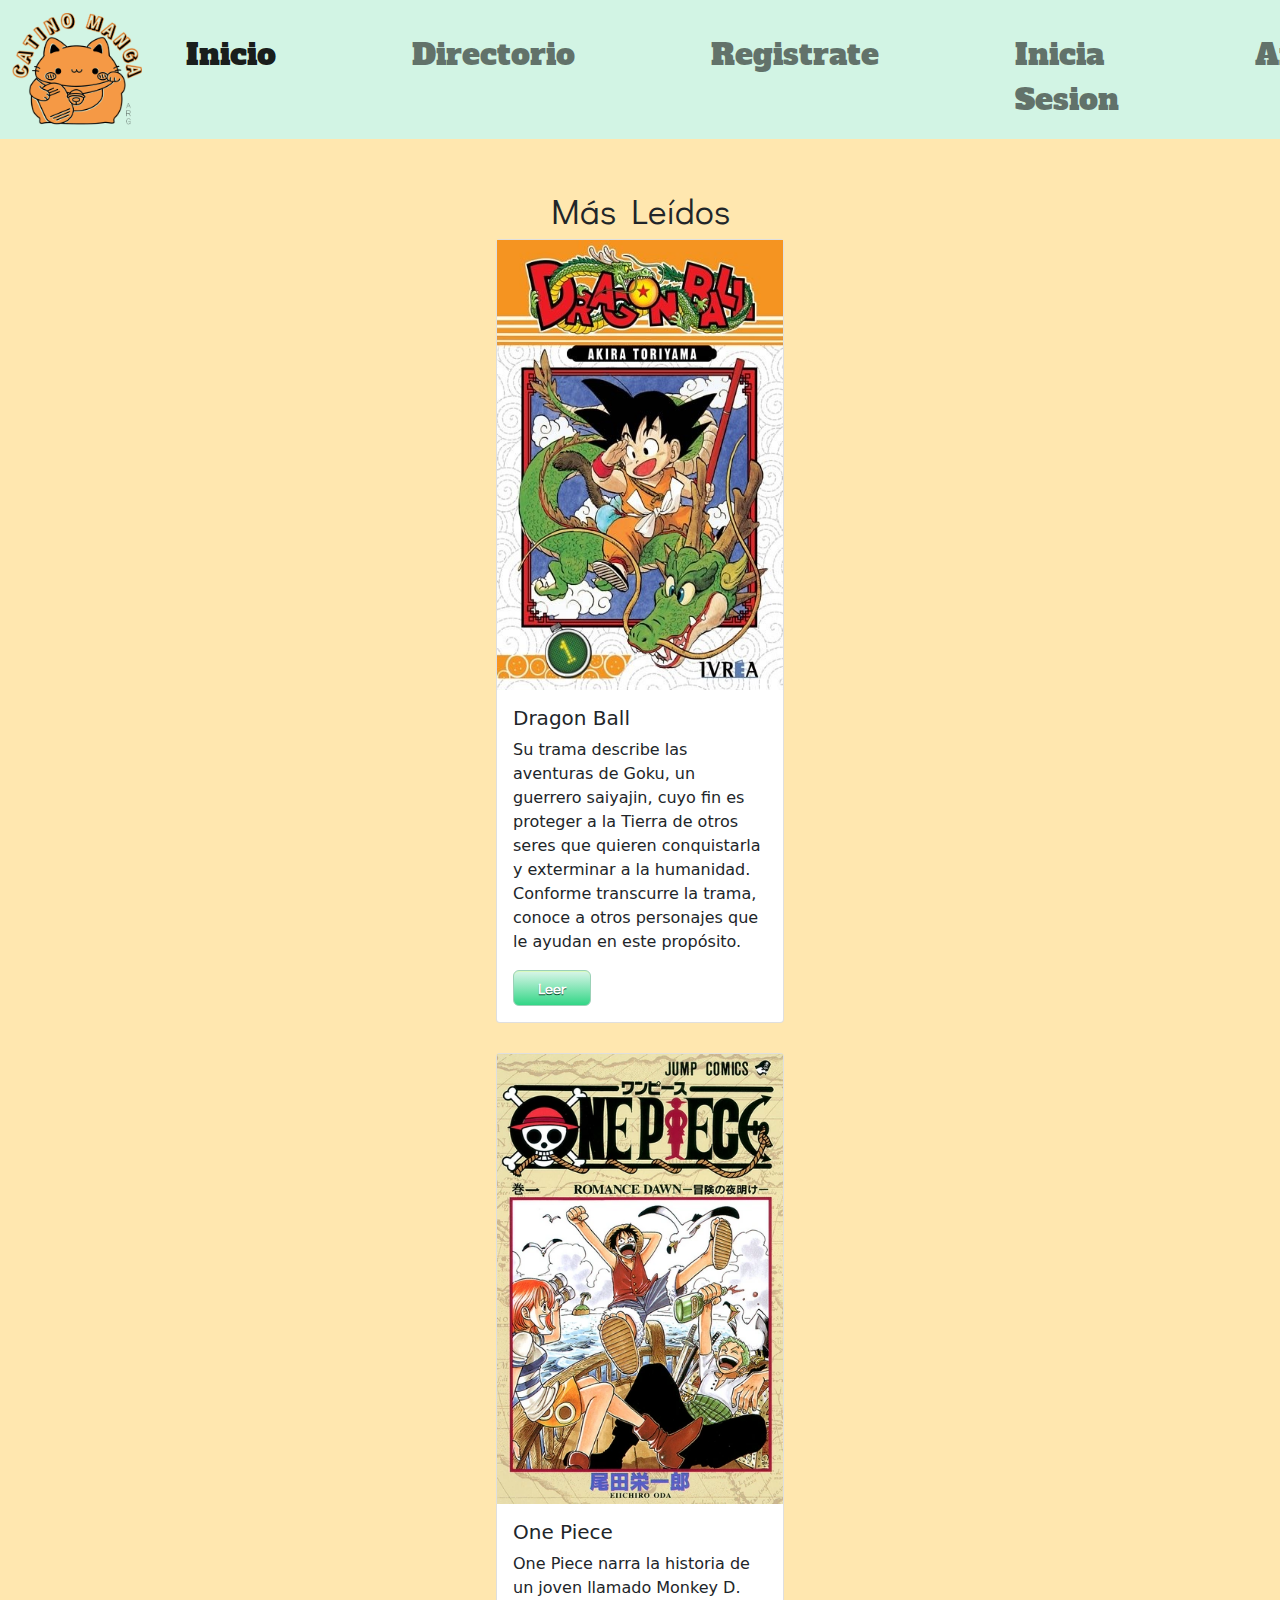
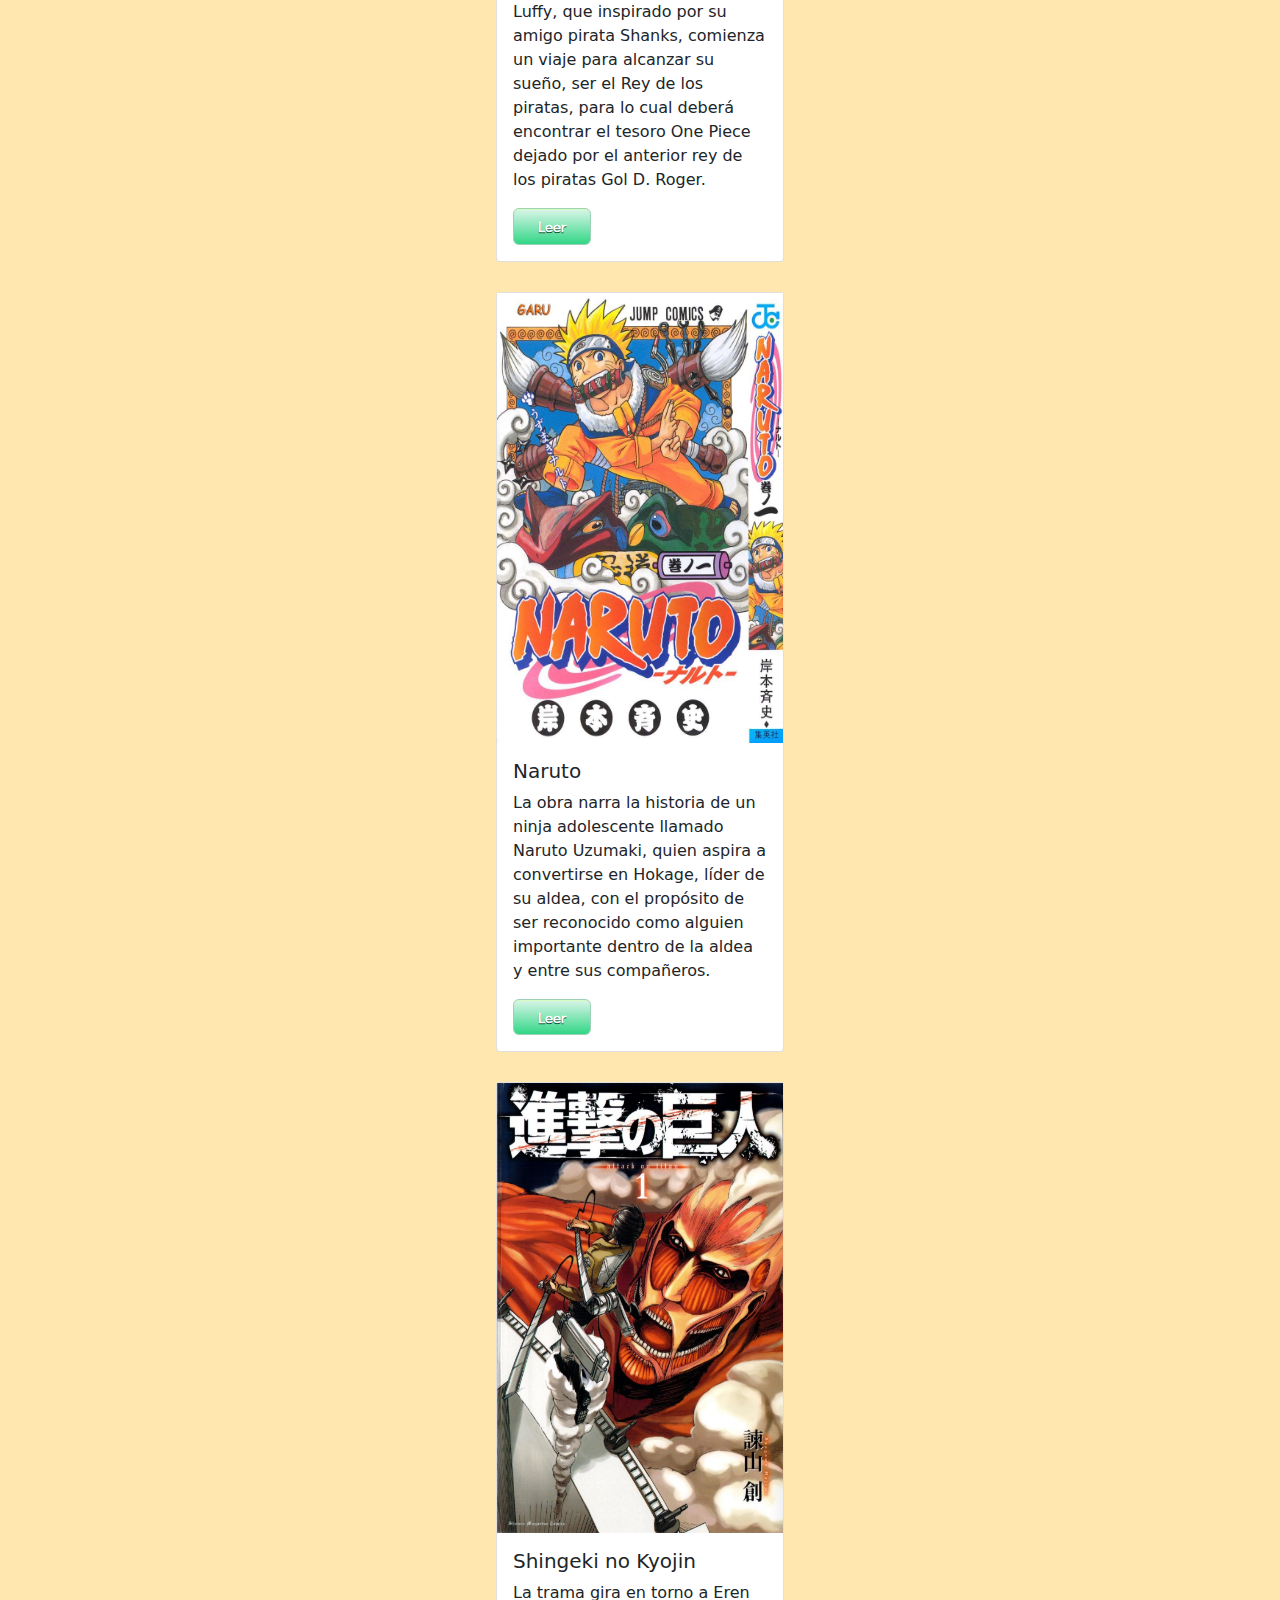
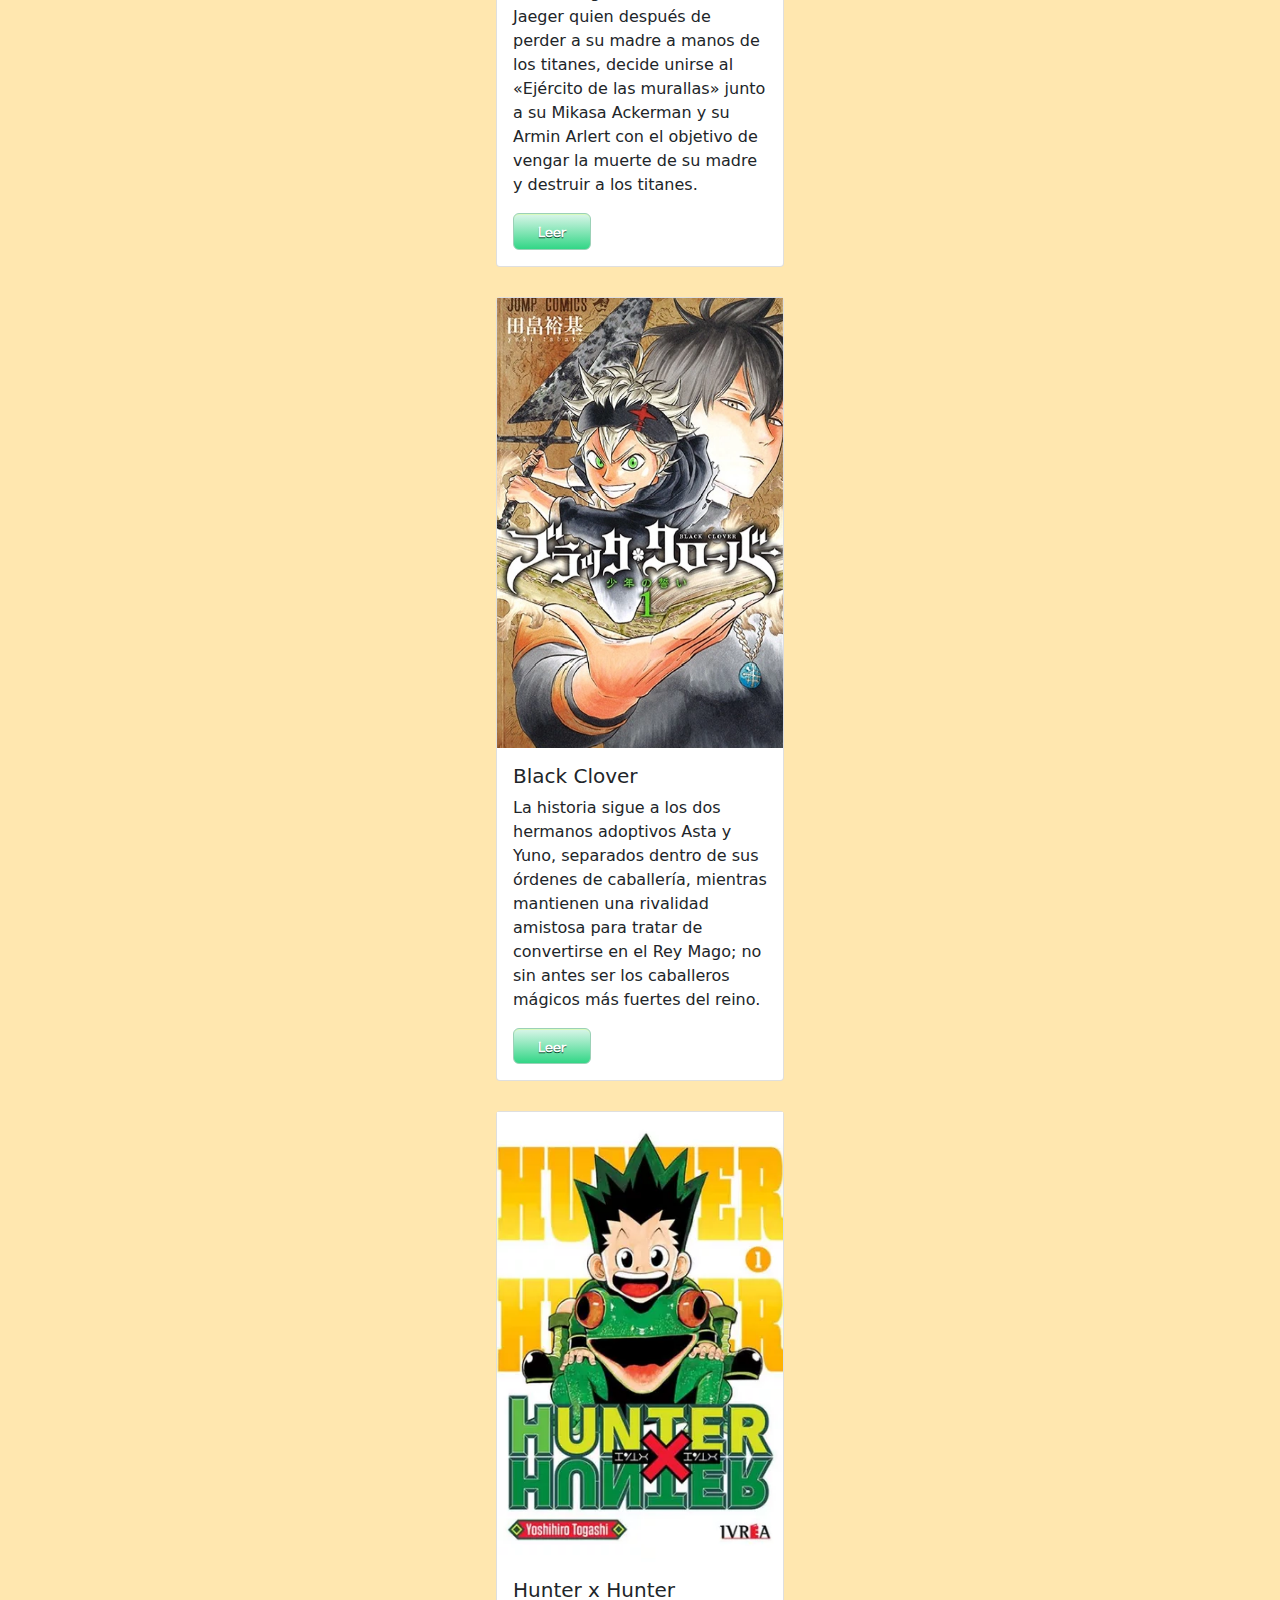
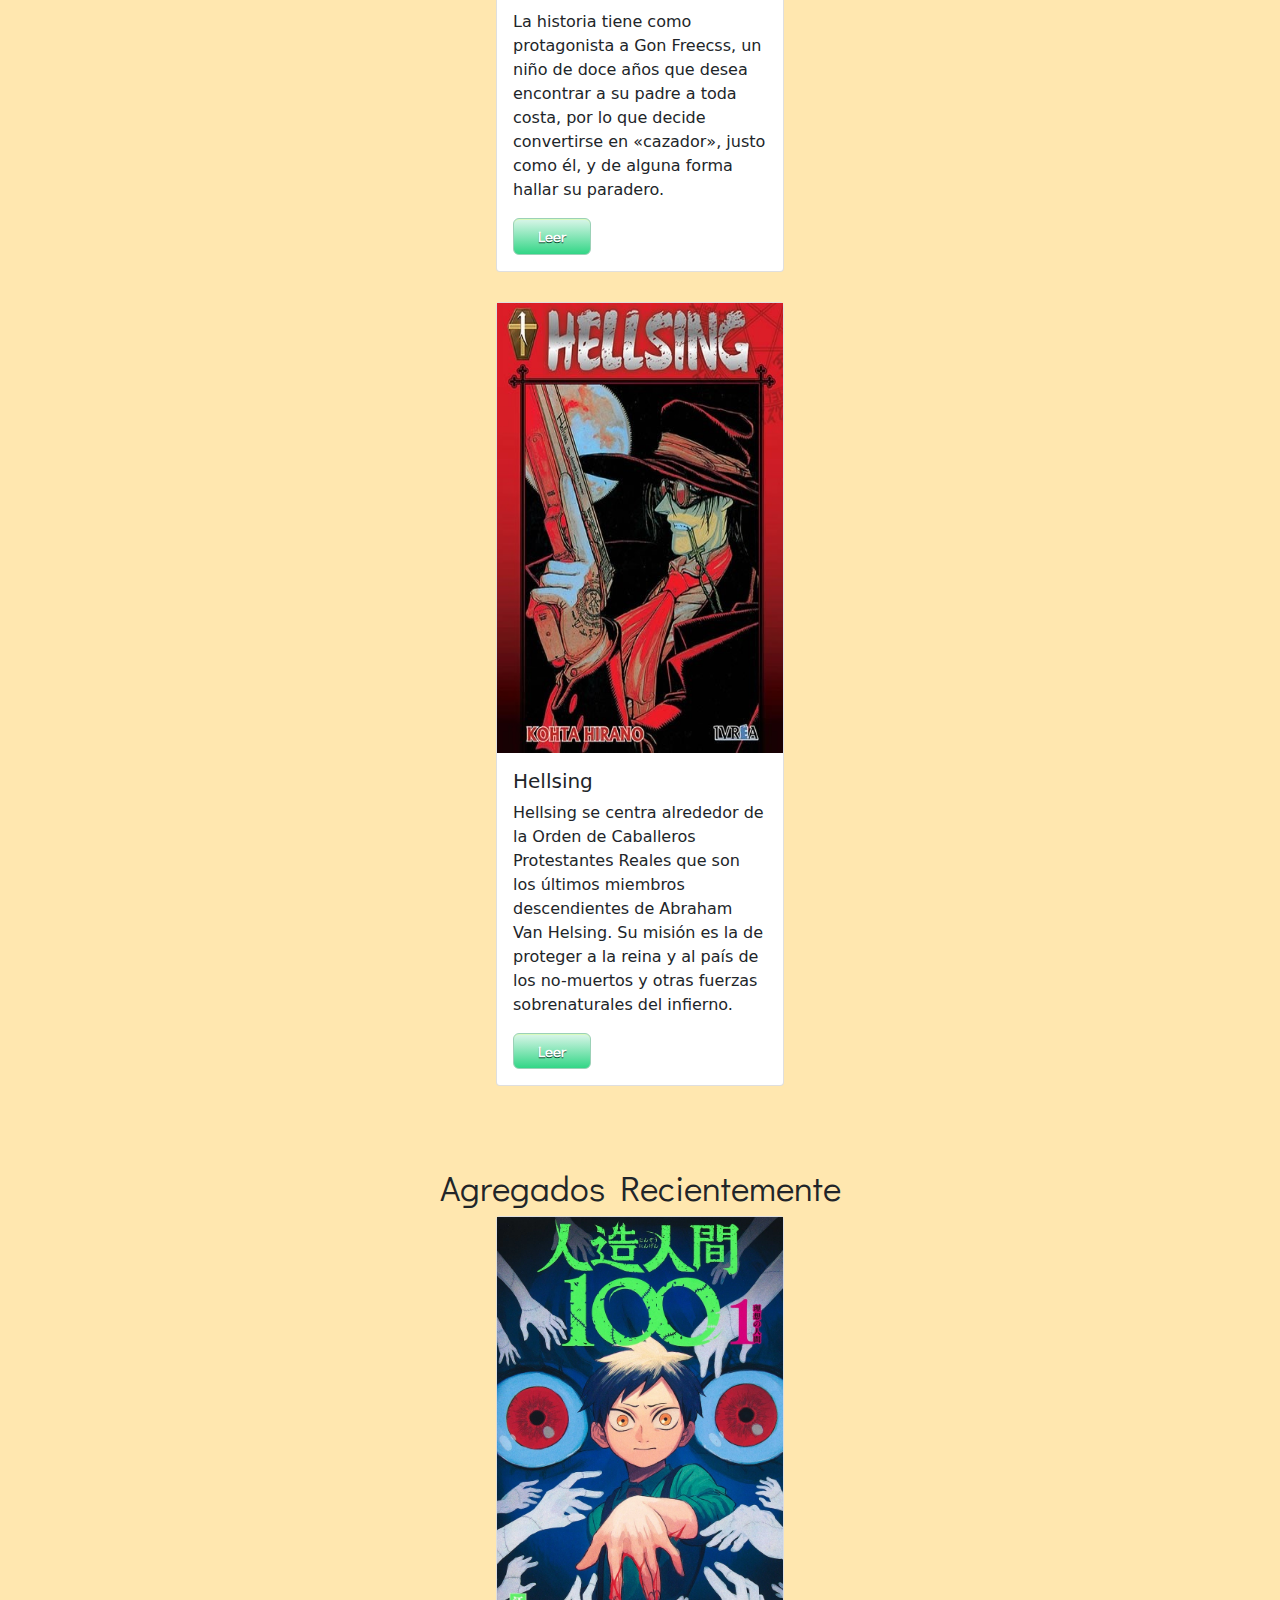
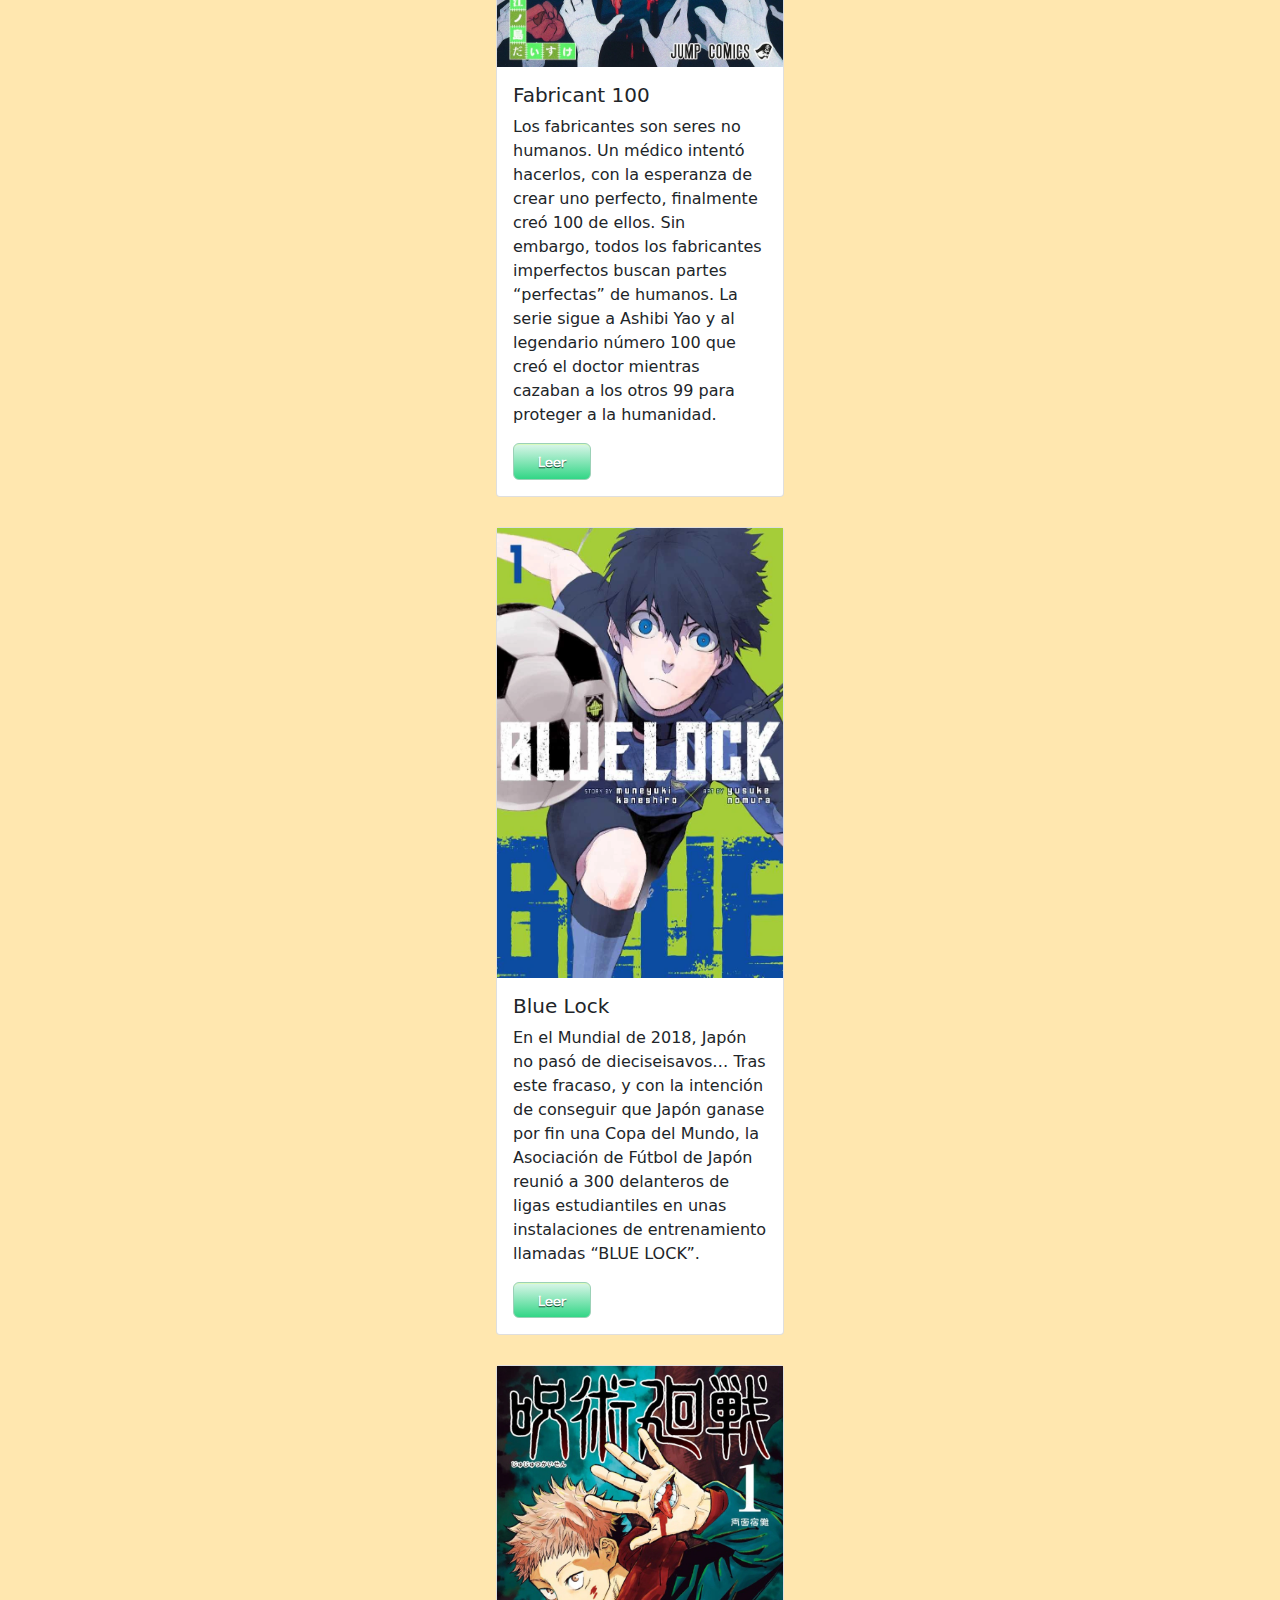
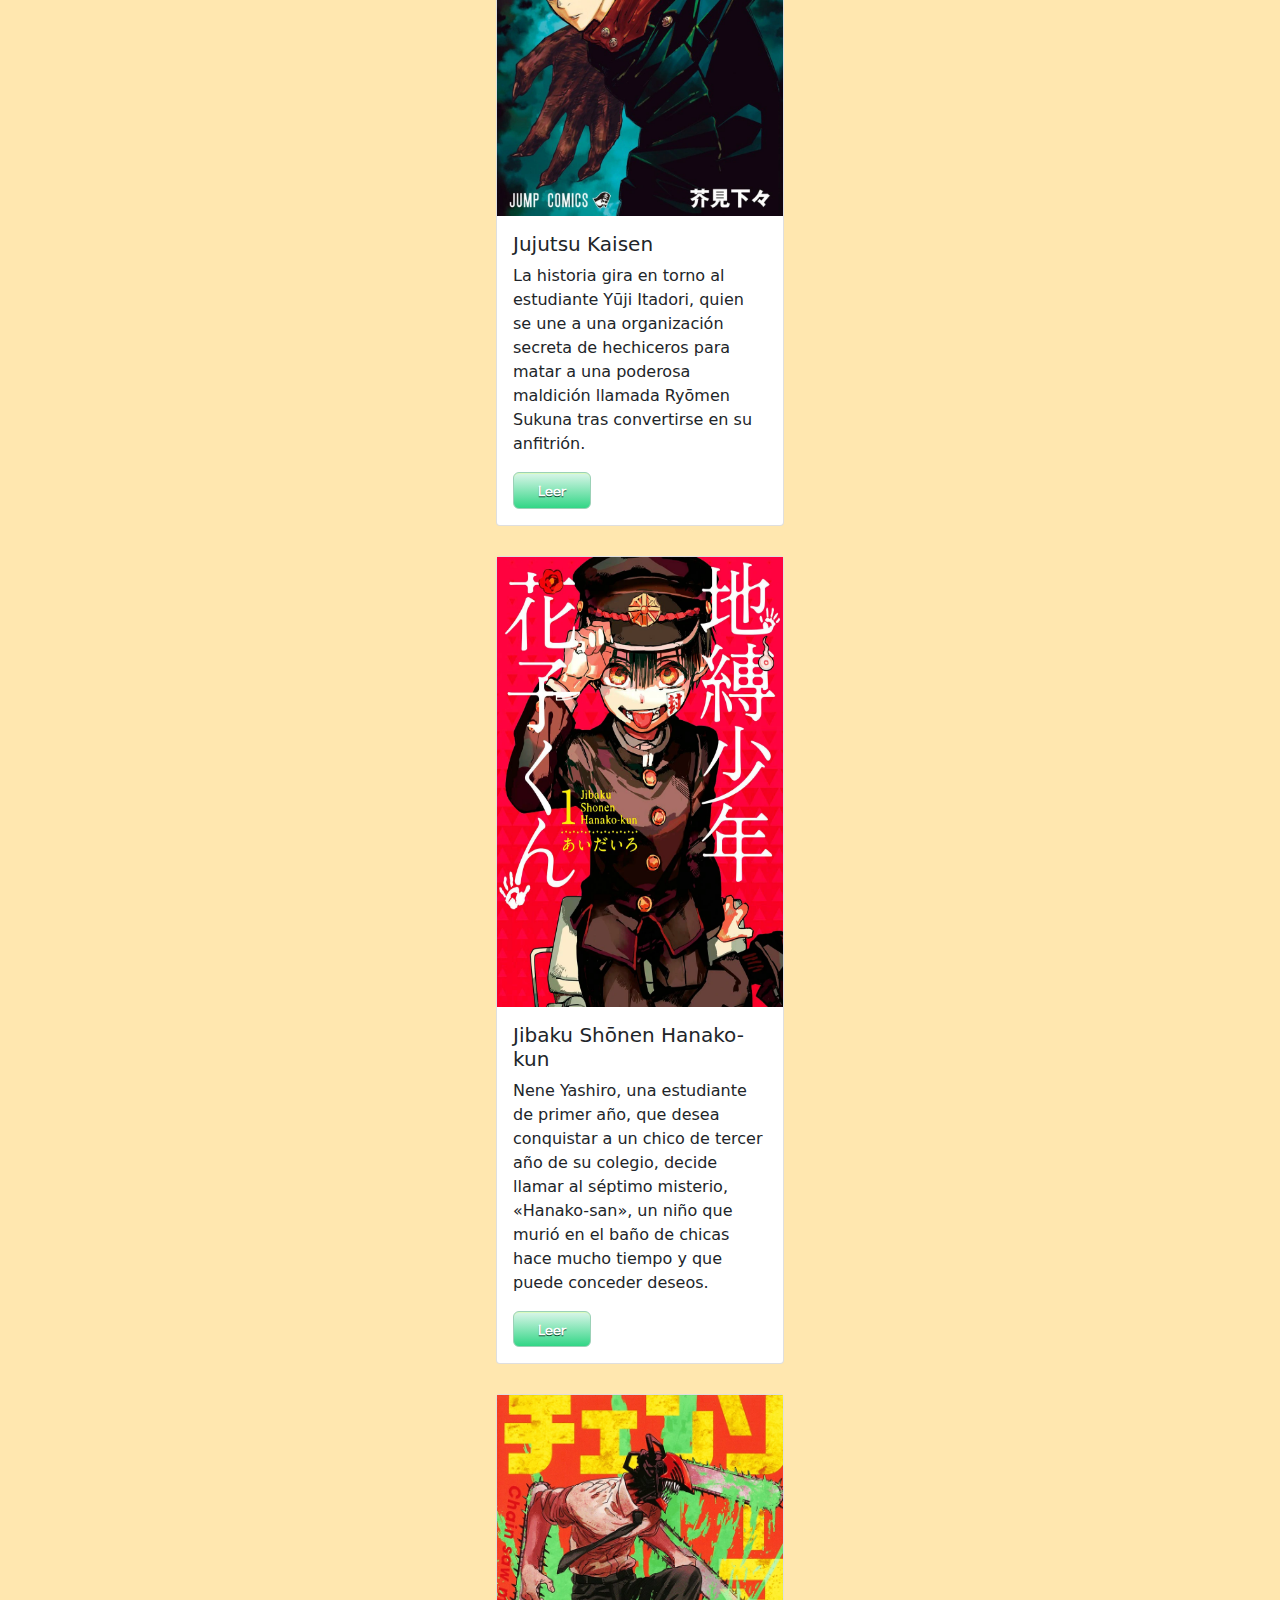
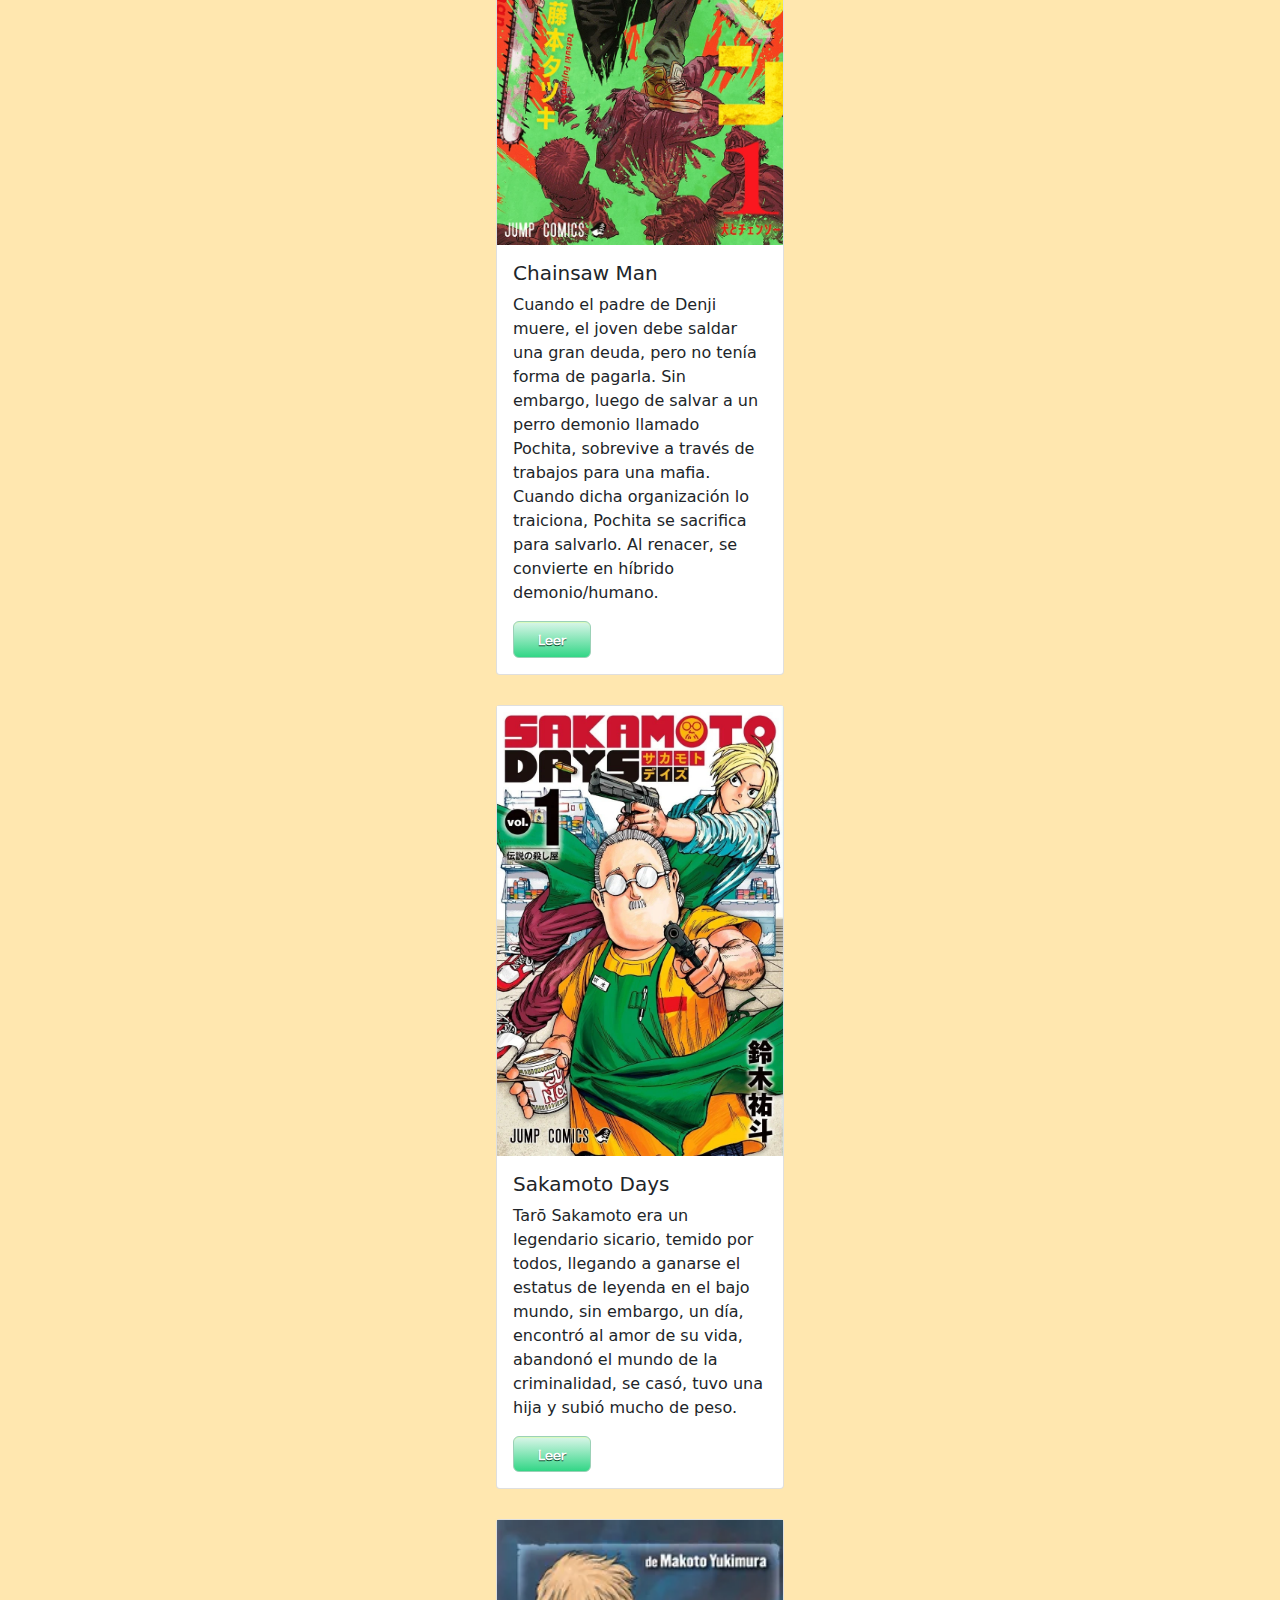
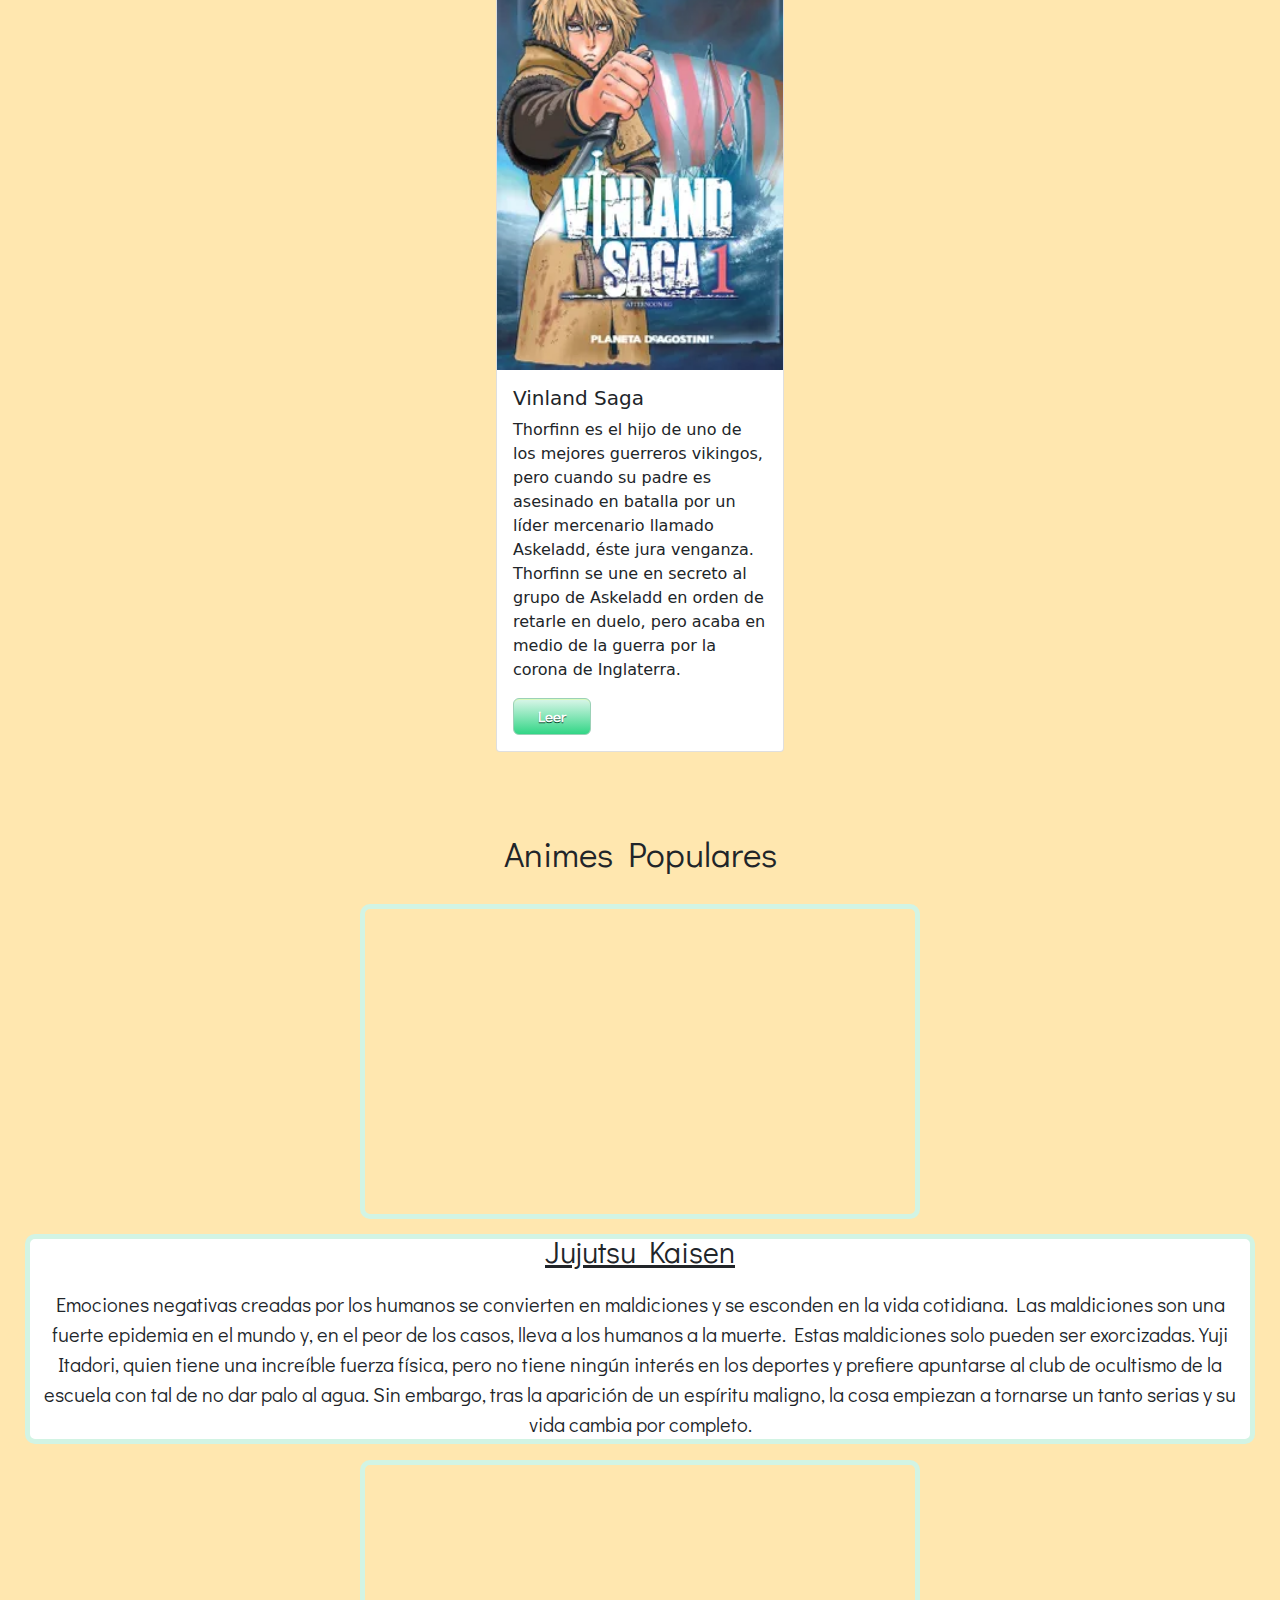
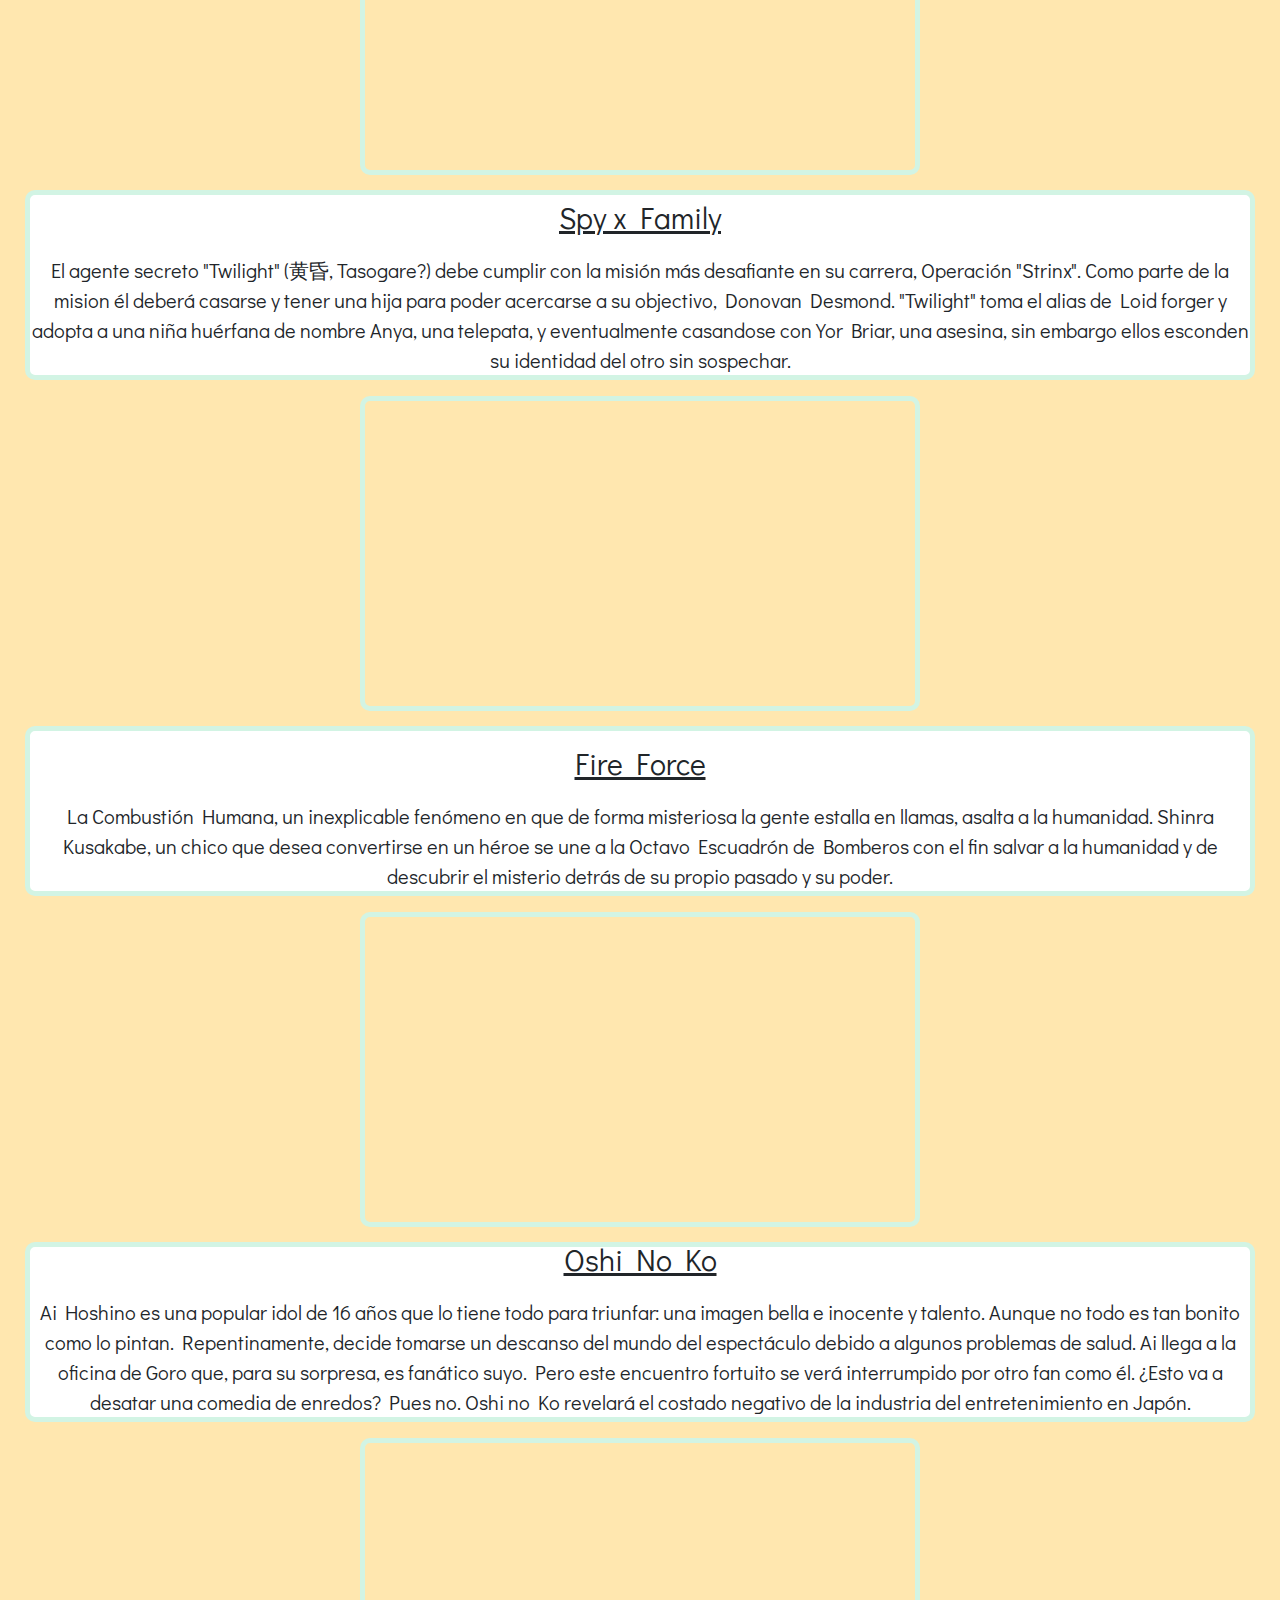
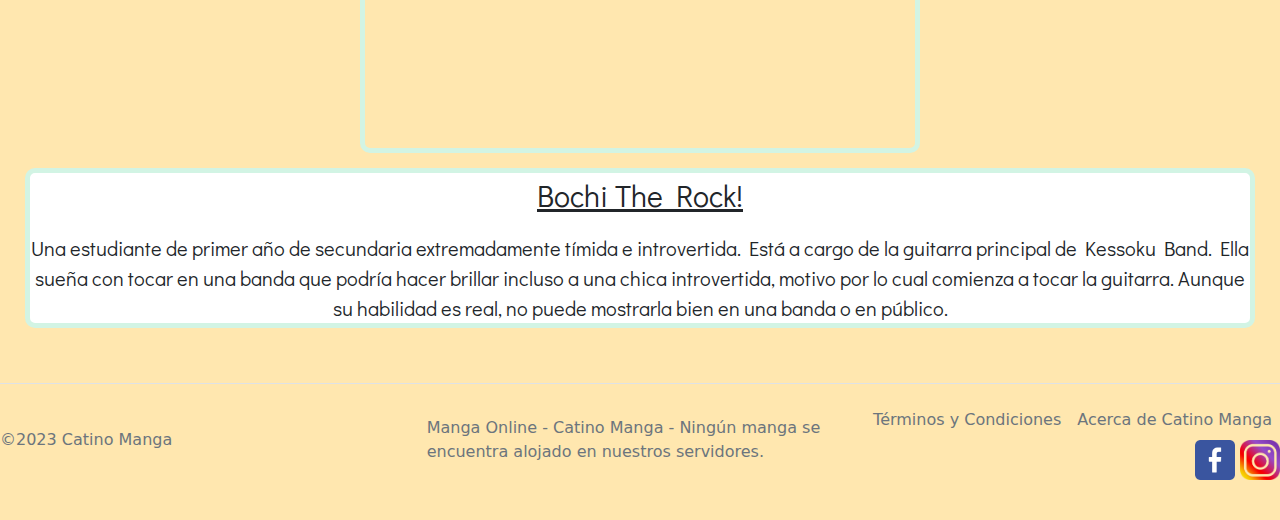
==== commit fedfb528: "PFCorteseEmmanuel" ====
--- a/index.html
+++ b/index.html
@@ -4,6 +4,8 @@
     <meta charset="UTF-8">
     <meta name="viewport" content="width=device-width, initial-scale=1.0">
     <title>Catino Manga</title>
+    <meta name="description=" content="Catino Mangas, tiene como objetivo brindarte un amplio catálogo de mangas y comics teniendo como fin el compartir con todos nuestros seguidores la mayor cantidad de mangas que salen cada año. Tambien contamos con un apartado de openings y endings para que puedas conocer las novedades en el mundo del anime.">
+    <meta name="keywords=" content="MANGA, ANIME, OPENINGS, ENDINGS, COMICS, ANIMACION, JAPON, OTAKU, SHONEN, SEINEN, NARUTO, ONE PIECE">
     <link rel="shorcut icon" href="./Imagenes/Mini.gif"/>
     <link rel="stylesheet" href="./css/bootstrap.min.css">
     <link rel="stylesheet" href="./css/styles.css">
@@ -59,7 +61,7 @@
       <h1 class="titulos">Más Leídos</h1>
       <section class="mangas">
         <div class="tarjetas card">
-          <img class="mangaportadas" src="./Imagenes/MangaPortadas/DB.jpg" class="card-img-top" alt="Dragon Ball">
+          <img class="mangaportadas" src="./Imagenes/MangaPortadas/DB.jpg" class="card-img-top" alt="Dragon Ball. ¡Sigue a Son Goku en sus aventuras para convertirse en el más fuerte!">
           <div class="card-body">
             <h5 class="card-title">Dragon Ball</h5>
             <p class="card-text">Su trama describe las aventuras de Goku, un guerrero saiyajin, cuyo fin es proteger a la Tierra de otros seres que quieren conquistarla y exterminar a la humanidad. Conforme transcurre la trama, conoce a otros personajes que le ayudan en este propósito.</p>
@@ -67,7 +69,7 @@
           </div>
         </div>
         <div class="tarjetas card">
-          <img class="mangaportadas" src="./Imagenes/MangaPortadas/OnePiece.webp" class="card-img-top" alt="...">
+          <img class="mangaportadas" src="./Imagenes/MangaPortadas/OnePiece.webp" class="card-img-top" alt="One Piece. Nuestros piratas favoritos embarcan para encontrar el One Piece.">
           <div class="card-body">
             <h5 class="card-title">One Piece</h5>
             <p class="card-text">One Piece narra la historia de un joven llamado Monkey D. Luffy, que inspirado por su amigo pirata Shanks, comienza un viaje para alcanzar su sueño, ser el Rey de los piratas, para lo cual deberá encontrar el tesoro One Piece dejado por el anterior rey de los piratas Gol D. Roger.</p>
@@ -75,7 +77,7 @@
           </div>
         </div>
         <div class="tarjetas card">
-          <img class="mangaportadas" src="./Imagenes/MangaPortadas/Naruto.jpg" class="card-img-top" alt="...">
+          <img class="mangaportadas" src="./Imagenes/MangaPortadas/Naruto.jpg" class="card-img-top" alt="Naruto. ¿Lograra Naruto, ninja de la Aldea Oculta de la Hoja, su sueño de convertirse en Hokage?">
           <div class="card-body">
             <h5 class="card-title">Naruto</h5>
             <p class="card-text">La obra narra la historia de un ninja adolescente llamado Naruto Uzumaki, quien aspira a convertirse en Hokage, líder de su aldea, con el propósito de ser reconocido como alguien importante dentro de la aldea y entre sus compañeros.</p>
@@ -83,7 +85,7 @@
           </div>
         </div>
         <div class="tarjetas card">
-          <img class="mangaportadas" src="./Imagenes/MangaPortadas/SNK.webp" class="card-img-top" alt="...">
+          <img class="mangaportadas" src="./Imagenes/MangaPortadas/SNK.webp" class="card-img-top" alt="Shingeki No Kyojin. ¡Es hora de luchar contra los titanes! Las murallas no detendran su avance por mucho tiempo, sigamos a Eren y compañía en esta dura travesia.">
           <div class="card-body">
             <h5 class="card-title">Shingeki no Kyojin</h5>
             <p class="card-text">La trama gira en torno a Eren Jaeger quien después de perder a su madre a manos de los titanes, decide unirse al «Ejército de las murallas» junto a su Mikasa Ackerman y su Armin Arlert con el objetivo de vengar la muerte de su madre y destruir a los titanes.</p>
@@ -91,7 +93,7 @@
           </div>
         </div>
         <div class="tarjetas card">
-          <img class="mangaportadas" src="./Imagenes/MangaPortadas/BlackClover.webp" class="card-img-top" alt="...">
+          <img class="mangaportadas" src="./Imagenes/MangaPortadas/BlackClover.webp" class="card-img-top" alt="Black Clover. Cada hoja del trebol representa algo: Las primeras tres hojas representa la sinceridad, la esperanza y amor. La cuarta hoja simboliza la buena fortuna. La quinta hoja es donde residen los demonios. Asta, nuestro protagonista, descubrira pronto dicho significado en su lucha para ser el proximo Rey Mago.">
           <div class="card-body">
             <h5 class="card-title">Black Clover</h5>
             <p class="card-text">La historia sigue a los dos hermanos adoptivos Asta y Yuno, separados dentro de sus órdenes de caballería, mientras mantienen una rivalidad amistosa para tratar de convertirse en el Rey Mago; no sin antes ser los caballeros mágicos más fuertes del reino.</p>
@@ -99,7 +101,7 @@
           </div>
         </div>
         <div class="tarjetas card">
-          <img class="mangaportadas" src="./Imagenes/MangaPortadas/HxH.webp" class="card-img-top" alt="...">
+          <img class="mangaportadas" src="./Imagenes/MangaPortadas/HxH.webp" class="card-img-top" alt="Hunter X Hunter. Gon se convertira en cazador para descubrir la verdad de su pasado.">
           <div class="card-body">
             <h5 class="card-title">Hunter x Hunter</h5>
             <p class="card-text">La historia tiene como protagonista a Gon Freecss, un niño de doce años que desea encontrar a su padre a toda costa, por lo que decide convertirse en «cazador», justo como él, y de alguna forma hallar su paradero.</p>
@@ -107,7 +109,7 @@
           </div>
         </div>
         <div class="tarjetas card">
-          <img class="mangaportadas" src="./Imagenes/MangaPortadas/Hellsing.jpg" class="card-img-top" alt="...">
+          <img class="mangaportadas" src="./Imagenes/MangaPortadas/Hellsing.jpg" class="card-img-top" alt="Hellsing. Alucard es el guerrero más poderoso en la organizacion Hellsing, sigamos de cerca su sangrienta lucha dentro de la organización">
           <div class="card-body">
             <h5 class="card-title">Hellsing</h5>
             <p class="card-text">Hellsing se centra alrededor de la Orden de Caballeros Protestantes Reales que son los últimos miembros descendientes de Abraham Van Helsing. Su misión es la de proteger a la reina y al país de los no-muertos y otras fuerzas sobrenaturales del infierno.</p>
@@ -119,7 +121,7 @@
       <section>
         <section class="mangas">
           <div class="tarjetas card">
-            <img class="mangaportadas" src="./Imagenes/MangaPortadas/Fabricant100.webp" class="card-img-top" alt="Dragon Ball">
+            <img class="mangaportadas" src="./Imagenes/MangaPortadas/Fabricant100.webp" class="card-img-top" alt="Fabricant 100. ¿Qué secretos esconderá el legendario número 100? Le seguiremos junto a Ashibi Yao en su lucha para proteger la humanidad.">
             <div class="card-body">
               <h5 class="card-title">Fabricant 100</h5>
               <p class="card-text">Los fabricantes son seres no humanos. Un médico intentó hacerlos, con la esperanza de crear uno perfecto, finalmente creó 100 de ellos. Sin embargo, todos los fabricantes imperfectos buscan partes “perfectas” de humanos. La serie sigue a Ashibi Yao y al legendario número 100 que creó el doctor mientras cazaban a los otros 99 para proteger a la humanidad.</p>
@@ -127,7 +129,7 @@
             </div>
           </div>
           <div class="tarjetas card">
-            <img class="mangaportadas" src="./Imagenes/MangaPortadas/BlueLock.webp" class="card-img-top" alt="...">
+            <img class="mangaportadas" src="./Imagenes/MangaPortadas/BlueLock.webp" class="card-img-top" alt="Blue Lock. Nos adentraremos en las instalaciones más modernas de Futbol para encontrar al nuevo delantero perfecto que podrá darle exito a la selección de Japón.">
             <div class="card-body">
               <h5 class="card-title">Blue Lock</h5>
               <p class="card-text">En el Mundial de 2018, Japón no pasó de dieciseisavos… Tras este fracaso, y con la intención de conseguir que Japón ganase por fin una Copa del Mundo, la Asociación de Fútbol de Japón reunió a 300 delanteros de ligas estudiantiles en unas instalaciones de entrenamiento llamadas “BLUE LOCK”.</p>
@@ -135,7 +137,7 @@
             </div>
           </div>
           <div class="tarjetas card">
-            <img class="mangaportadas" src="./Imagenes/MangaPortadas/JK.webp" class="card-img-top" alt="...">
+            <img class="mangaportadas" src="./Imagenes/MangaPortadas/JK.webp" class="card-img-top" alt="Jujutsu Kaisen. ¿Podrá Itadori aguantar el peso de lidiar con Sukura? Sigamos sus pasos como hechicero para averiguarlo.">
             <div class="card-body">
               <h5 class="card-title">Jujutsu Kaisen</h5>
               <p class="card-text">La historia gira en torno al estudiante Yūji Itadori, quien se une a una organización secreta de hechiceros para matar a una poderosa maldición llamada Ryōmen Sukuna tras convertirse en su anfitrión.</p>
@@ -143,7 +145,7 @@
             </div>
           </div>
           <div class="tarjetas card">
-            <img class="mangaportadas" src="./Imagenes/MangaPortadas/Hanako.webp" class="card-img-top" alt="...">
+            <img class="mangaportadas" src="./Imagenes/MangaPortadas/Hanako.webp" class="card-img-top" alt="Jibaku Shōnen Hanako-kun. El amigable Hanako-kun nos mostrará los misterios de la academia Kamome.">
             <div class="card-body">
               <h5 class="card-title">Jibaku Shōnen Hanako-kun</h5>
               <p class="card-text">Nene Yashiro, una estudiante de primer año, que desea conquistar a un chico de tercer año de su colegio, decide llamar al séptimo misterio, «Hanako-san», un niño que murió en el baño de chicas hace mucho tiempo y que puede conceder deseos.</p>
@@ -151,7 +153,7 @@
             </div>
           </div>
           <div class="tarjetas card">
-            <img class="mangaportadas" src="./Imagenes/MangaPortadas/CSM.webp" class="card-img-top" alt="...">
+            <img class="mangaportadas" src="./Imagenes/MangaPortadas/CSM.webp" class="card-img-top" alt="Chainsaw Man. Denji solo desea vivir una vida normal, ¿Podrá lograrlo siendo el famoso Chaisaw Man?">
             <div class="card-body">
               <h5 class="card-title">Chainsaw Man</h5>
               <p class="card-text">Cuando el padre de Denji muere, el joven debe saldar una gran deuda, pero no tenía forma de pagarla. Sin embargo, luego de salvar a un perro demonio llamado Pochita, sobrevive a través de trabajos para una mafia. Cuando dicha organización lo traiciona, Pochita se sacrifica para salvarlo. Al renacer, se convierte en híbrido demonio/humano.</p>
@@ -159,7 +161,7 @@
             </div>
           </div>
           <div class="tarjetas card">
-            <img class="mangaportadas" src="./Imagenes/MangaPortadas/Sakamoto.webp" class="card-img-top" alt="...">
+            <img class="mangaportadas" src="./Imagenes/MangaPortadas/Sakamoto.webp" class="card-img-top" alt="Sakamoto Days. Un asesino a sueldo legendario que pasa de página y al encontrar el amor desea vivir una vida pacifica, lamentablemente el mundo de la criminalidad no lo dejará en paz.">
             <div class="card-body">
               <h5 class="card-title">Sakamoto Days</h5>
               <p class="card-text">Tarō Sakamoto era un legendario sicario, temido por todos, llegando a ganarse el estatus de leyenda en el bajo mundo, sin embargo, un día, encontró al amor de su vida, abandonó el mundo de la criminalidad, se casó, tuvo una hija y subió mucho de peso.</p>
@@ -167,7 +169,7 @@
             </div>
           </div>
           <div class="tarjetas card">
-            <img class="mangaportadas" src="./Imagenes/MangaPortadas/Vinland.webp" class="card-img-top" alt="...">
+            <img class="mangaportadas" src="./Imagenes/MangaPortadas/Vinland.webp" class="card-img-top" alt="Vinland Saga. Thorfinn y su pelea por encontrar la paz.">
             <div class="card-body">
               <h5 class="card-title">Vinland Saga</h5>
               <p class="card-text">Thorfinn es el hijo de uno de los mejores guerreros vikingos, pero cuando su padre es asesinado en batalla por un líder mercenario llamado Askeladd, éste jura venganza. Thorfinn se une en secreto al grupo de Askeladd en orden de retarle en duelo, pero acaba en medio de la guerra por la corona de Inglaterra.</p>
@@ -190,11 +192,11 @@
     </section>
     </main>
     <footer class="d-flex flex-wrap justify-content-between align-items-center py-3 my-4 border-top">
-      <p class="col-md-4 mb-0 text-muted">© 2023 Company, Inc </p>
+      <p class="col-md-4 mb-0 text-muted">©2023 Catino Manga</p>
       <p class="col-md-4 mb-0 text-muted">Manga Online - Catino Manga - Ningún manga se encuentra alojado en nuestros servidores.</p>
       <ul class="nav col-md-4 justify-content-end">
-      <li class="nav-item"><a href="#" class="nav-link px-2 text-muted">Términos y Condiciones</a></li>
-      <li class="nav-item"><a href="#" class="nav-link px-2 text-muted">Acerca de Catino Manga</a></li>
+      <li class="nav-item"><a href="./Terminos/termsandconds.html" class="nav-link px-2 text-muted">Términos y Condiciones</a></li>
+      <li class="nav-item"><a href="./Nosotros/aboutus.html" class="nav-link px-2 text-muted">Acerca de Catino Manga</a></li>
       <li><img class="footicon" src="./Imagenes/Redes/Facebook.png"/></li>
       <li><img class="footicon" src="./Imagenes/Redes/Instagram.png"/></li>
       </ul>
--- a/css/styles.css
+++ b/css/styles.css
@@ -1,10 +1,10 @@
 @font-face {
   font-family: "Alfa Slab One";
-  src: url(/Fuentes/AlfaSlabOne-Regular.ttf);
+  src: url(../fuente/AlfaSlabOne-Regular.ttf);
 }
 @font-face {
   font-family: "Didact Gothic";
-  src: url(/Fuentes/DidactGothic-Regular.ttf);
+  src: url(../fuente/DidactGothic-Regular.ttf);
 }
 .icono {
   width: 130px;
@@ -95,6 +95,26 @@
   display: flex;
   justify-content: center;
   margin-top: 50px;
+}
+
+.logo-navbar-2 {
+  display: flex;
+  justify-content: center;
+}
+
+.sobrecatino {
+  border-radius: 10px;
+  border: 5px solid #d2f4e4;
+  background-color: #ffffff;
+  width: 100%;
+  margin-top: 10px;
+  margin-bottom: 250px;
+  font-family: "Didact Gothic";
+}
+
+.catinos {
+  margin-bottom: 30px;
+  width: 150px;
 }
 
 .formulario {
@@ -188,6 +208,11 @@
   .sinopsistitle {
     margin-top: -90px;
   }
+  .logo-navbar-2 {
+    display: flex;
+    justify-content: center;
+    margin-top: 50px;
+  }
 }
 
 /*# sourceMappingURL=styles.css.map */
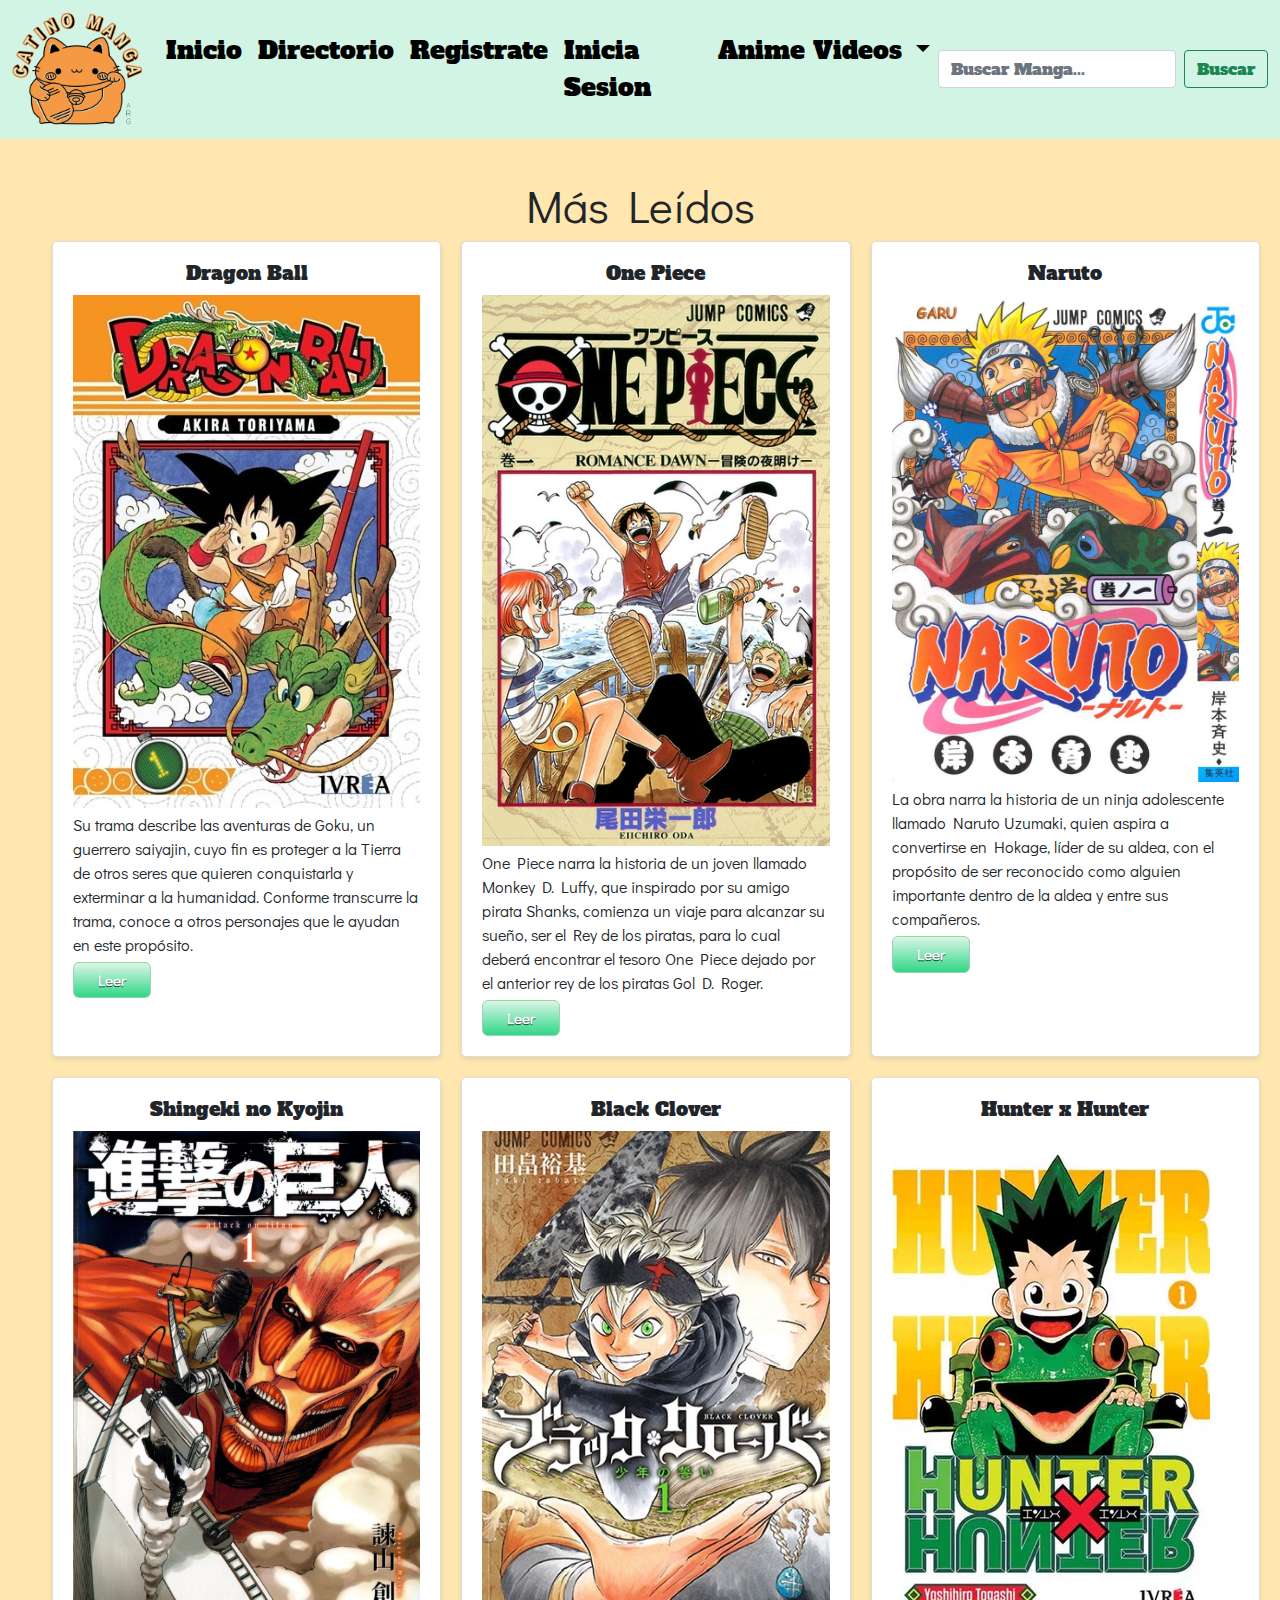
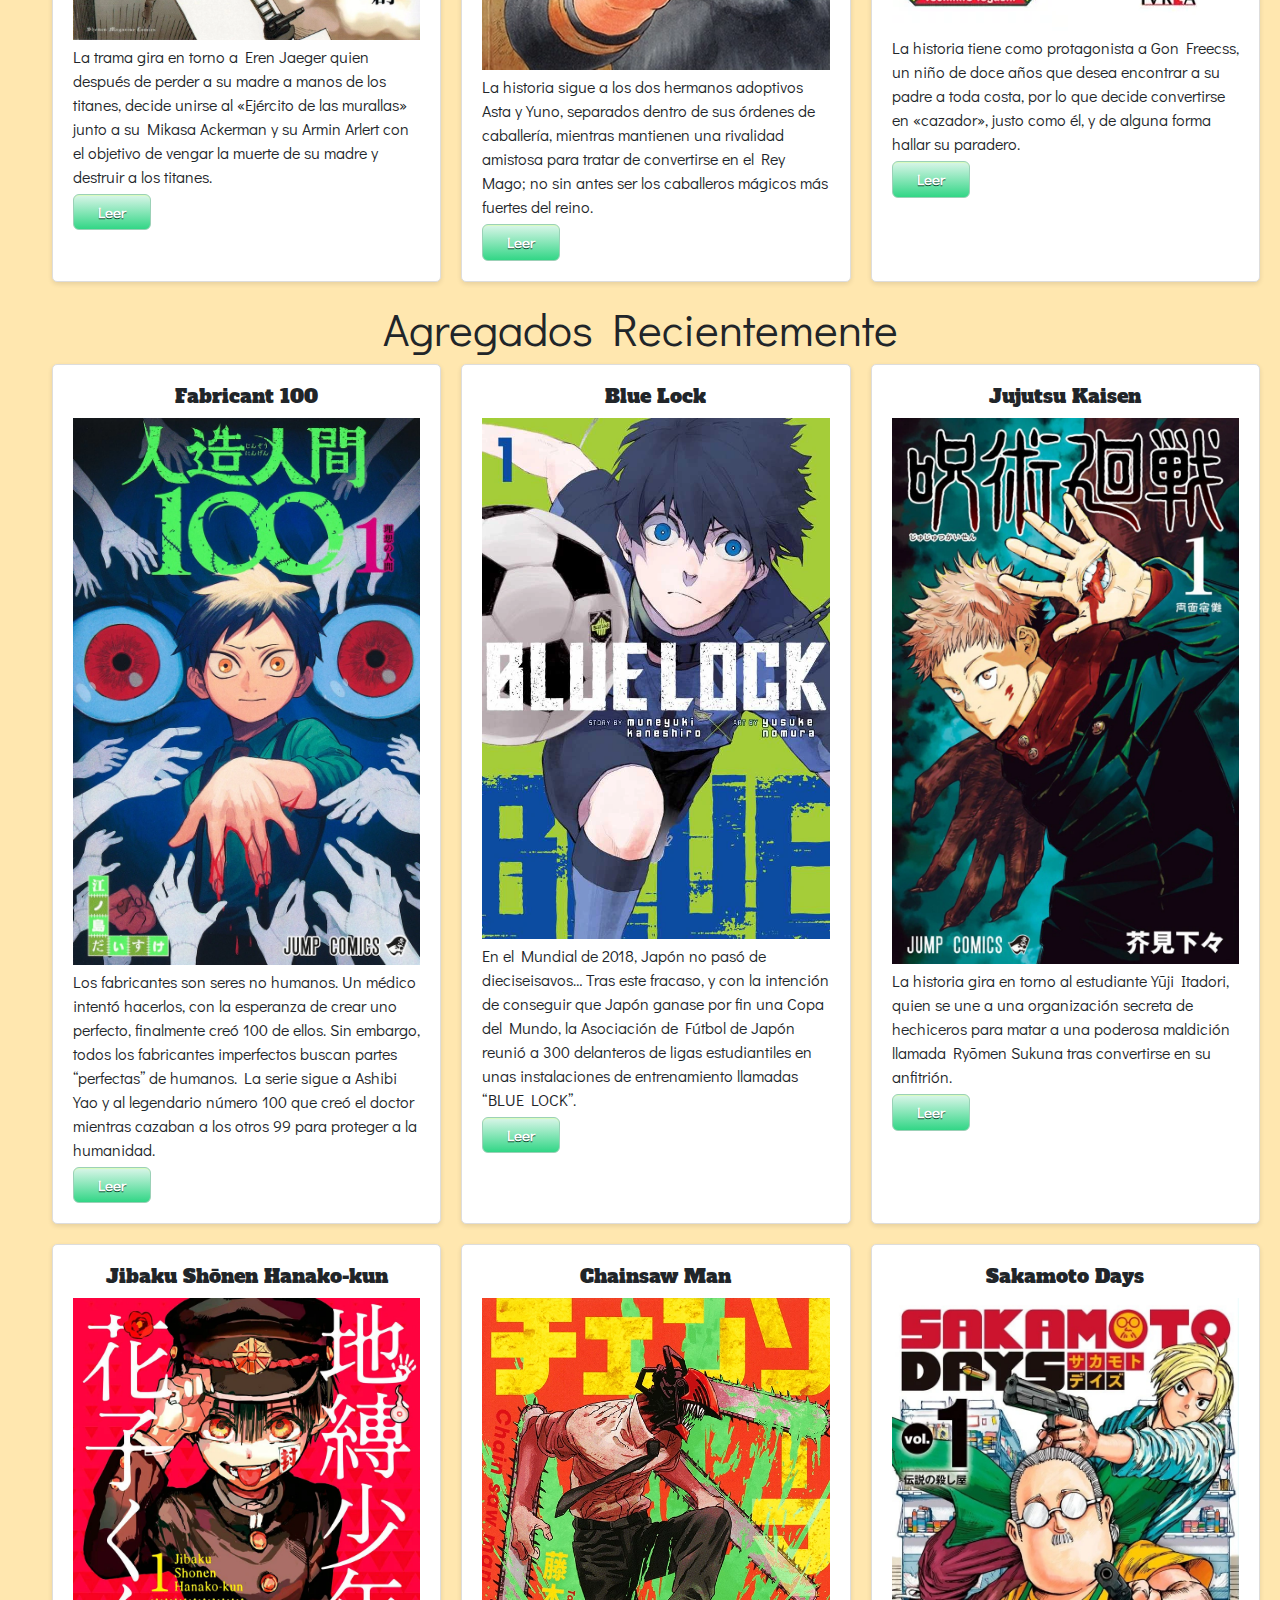
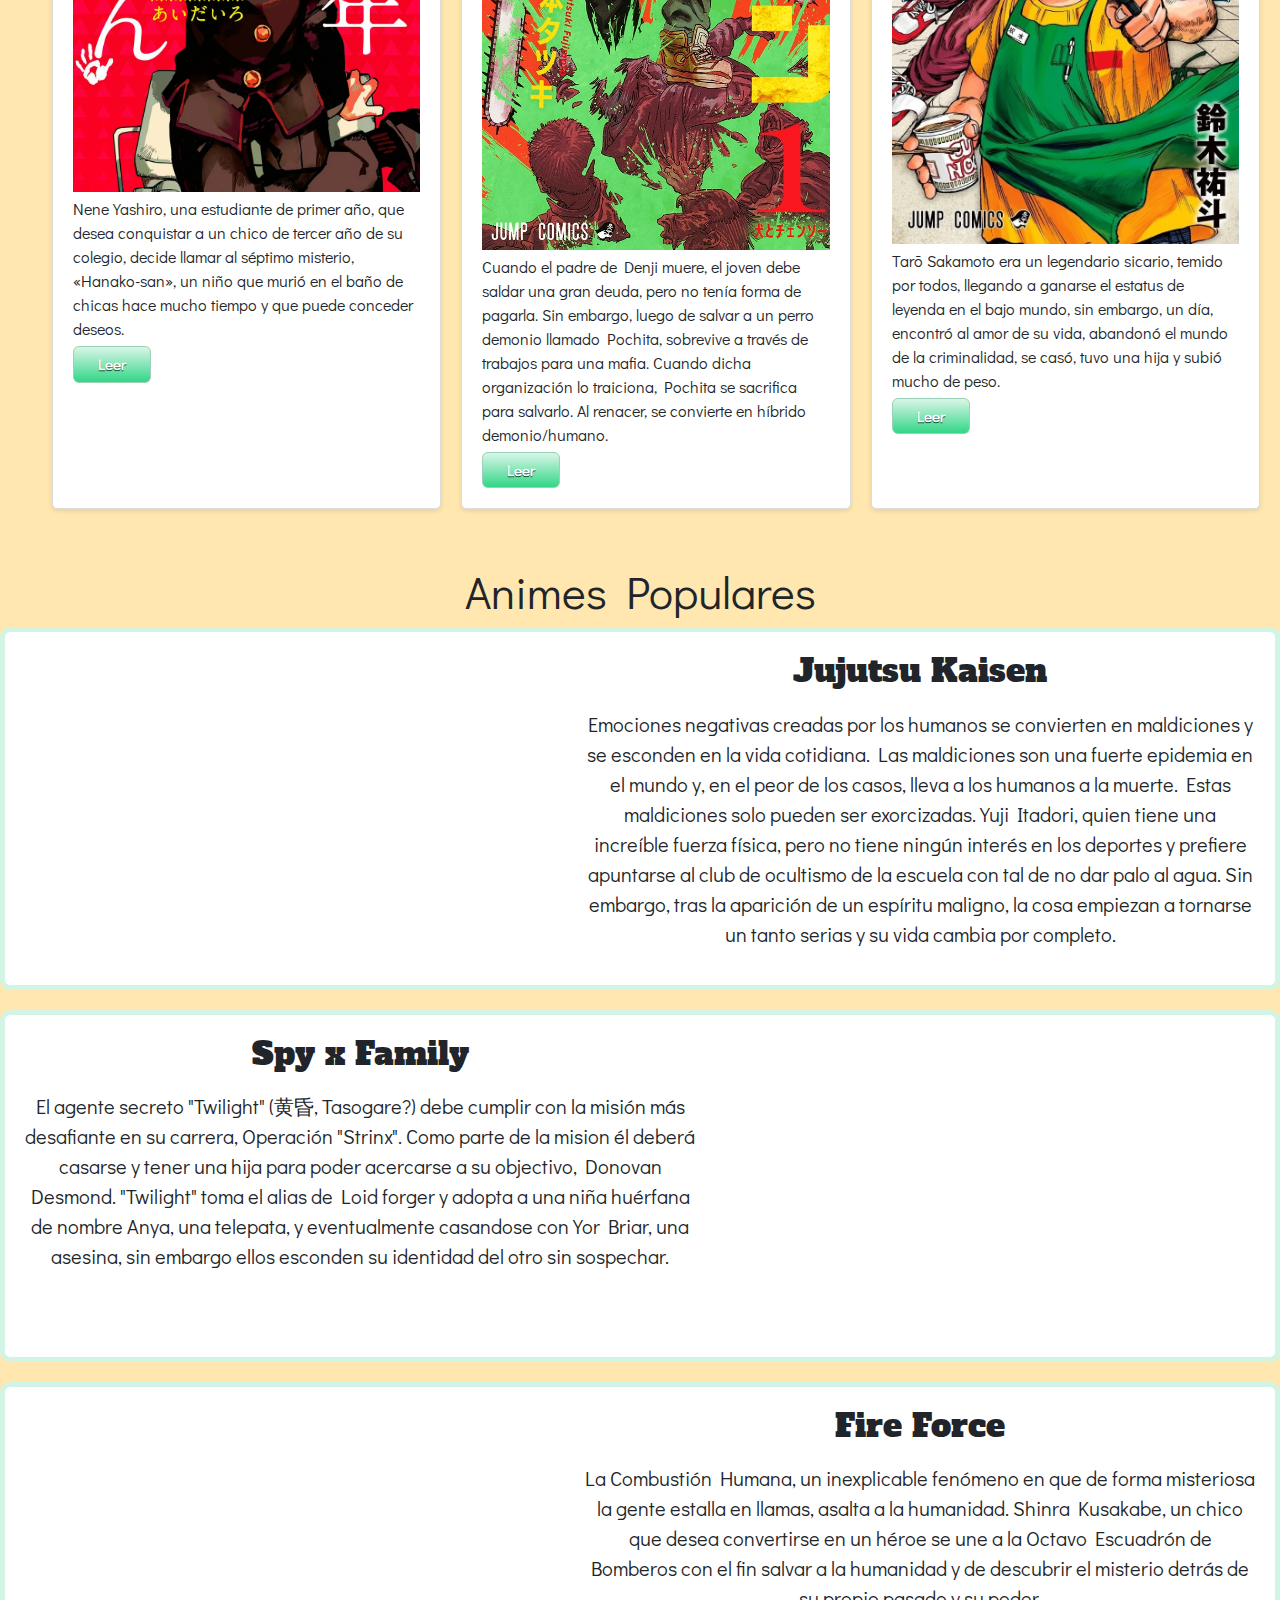
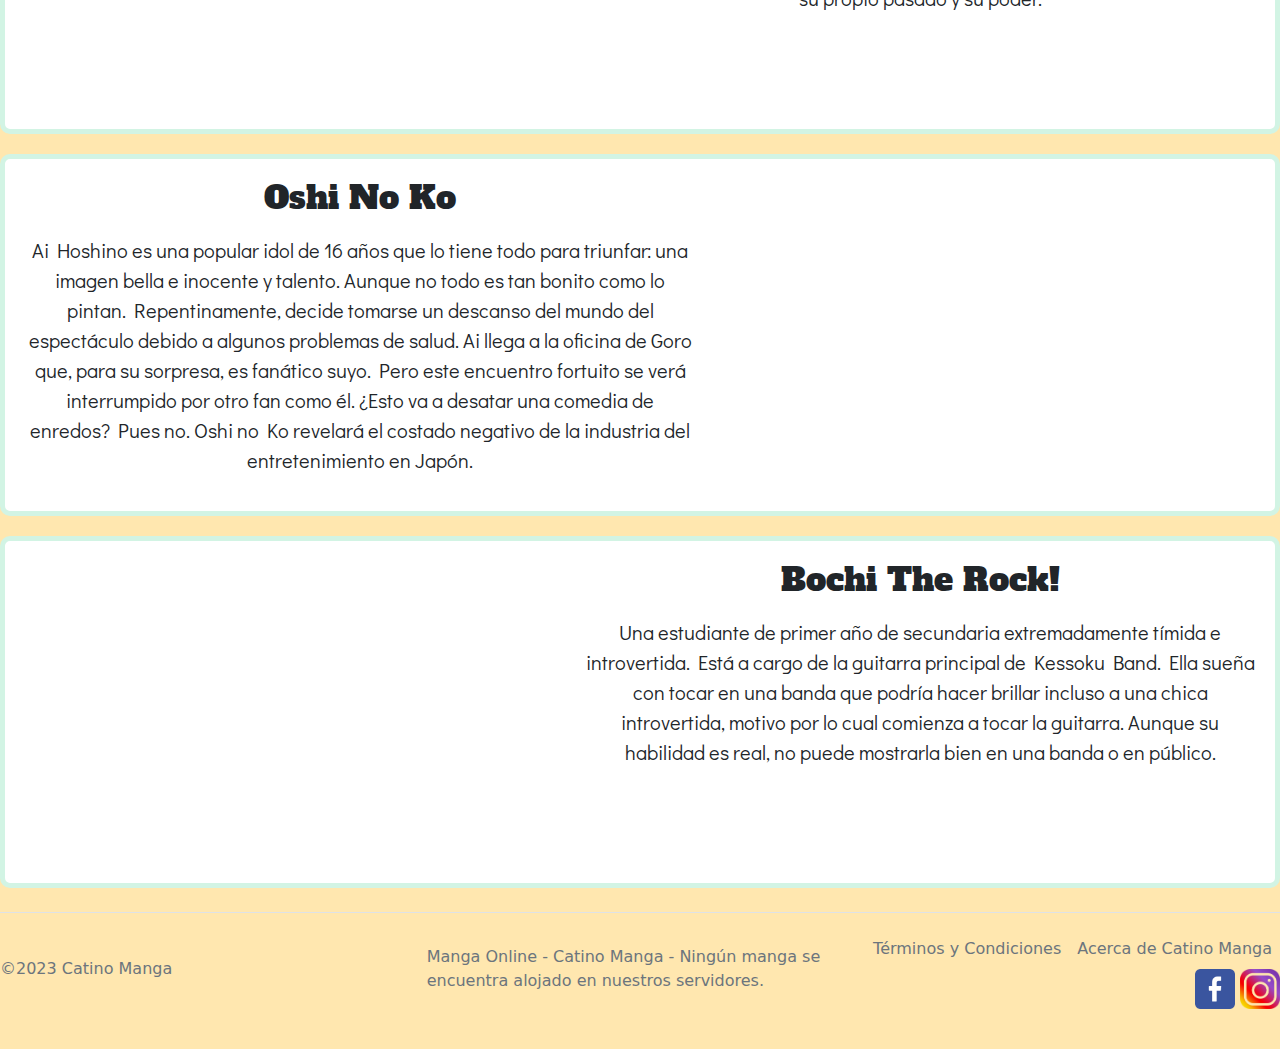
==== commit 1cb9af6a: "PFCorteseEmmanuel" ====
--- a/index.html
+++ b/index.html
@@ -16,180 +16,183 @@
 </head>
 <body>
     <header>
-        <nav class="navcolor navbar navbar-expand-lg navbar-light">
-            <div class="barra container-fluid">
-                <a class="navbar-brand" href="#">
-                  <img class="animate__animated animate__bounce  icono" src="./Imagenes/ProjectLogo1.png">
+      <nav class="navcolor navbar navbar-expand-lg bg-body-tertiary">
+        <div class="container-fluid">
+          <a class="navbar-brand" href="index.html">
+            <img class="animate__animated animate__bounce  icono" src="./Imagenes/ProjectLogo1.png">
+          </a>
+          <button class="navbar-toggler" type="button" data-bs-toggle="collapse" data-bs-target="#navbarTogglerDemo02" aria-controls="navbarTogglerDemo02" aria-expanded="false" aria-label="Toggle navigation">
+            <span class="navbar-toggler-icon"></span>
+          </button>
+          <div class="collapse navbar-collapse" id="navbarTogglerDemo02">
+            <ul class="animate__animated animate__bounce navbar-nav navbar-nav me-auto mb-2 mb-lg-0">
+              <li class="nav-item">
+                <a class="nav-link active" aria-current="page" href="index.html">Inicio</a>
+              </li>
+              <li class="nav-item">
+                <a class="nav-link" href="./Directorio/directory.html">Directorio</a>
+              </li>
+              <li class="nav-item">
+                <a class="nav-link" href="./Registro/signup.html">Registrate</a>
+              </li>
+              <li class="nav-item">
+                <a class="nav-link" href="./Sesion/login.html">Inicia Sesion</a>
+              </li>
+              <li class="nav-item dropdown">
+                <a class="nav-link dropdown-toggle" href="#" role="button" data-bs-toggle="dropdown" aria-expanded="false">
+                  Anime Videos
                 </a>
-              <button class="navbar-toggler" type="button" data-bs-toggle="collapse" data-bs-target="#navbarNavDropdown" aria-controls="navbarNavDropdown" aria-expanded="false" aria-label="Toggle navigation">
-                <span class="navbar-toggler-icon"></span>
-              </button>
-              <div class="collapse navbar-collapse" id="navbarNavDropdown">
-                <ul class="animate__animated animate__bounce navbar-nav">
-                  <li class="navposition nav-item">
-                    <a class="nav-link active" aria-current="page" href="#">Inicio</a>
-                  </li>
-                  <li class="navposition nav-item">
-                    <a class="nav-link" href="./Directorio/directory.html">Directorio</a>
-                  </li>
-                  <li class="navposition nav-item">
-                    <a class="nav-link" href="./Registro/signup.html">Registrate</a>
-                  </li>
-                  <li class="navposition nav-item">
-                    <a class="nav-link" href="./Sesion/login.html">Inicia Sesion</a>
-                  </li>
-                  <li class="navposition nav-item dropdown">
-                    <a class="nav-link dropdown-toggle" href="#" id="navbarDropdownMenuLink" role="button" data-bs-toggle="dropdown" aria-expanded="false">
-                      Anime Videos
-                    </a>
-                    <ul class="colordrop dropdown-menu" aria-labelledby="navbarDropdownMenuLink">
-                      <li><a class="dropdown-item" href="#">Openings</a></li>
-                      <li><a class="dropdown-item" href="#">Endings</a></li>
-                      <li><a class="dropdown-item" href="#">Previews</a></li>
-                    </ul>
-                  </li>
+                <ul class="dropdown-menu">
+                  <li><a class="dropdown-item" href="#">Openings</a></li>
+                  <li><a class="dropdown-item" href="#">Endings</a></li>
+                  <li><a class="dropdown-item" href="#">Previews</a></li>
                 </ul>
-                <form class="navposition animate__animated animate__bounce  buscar d-flex" role="search">
-                    <input class="form-control me-2" type="search" placeholder="Buscar Manga..." aria-label="Buscar">
-                    <button class="btn btn-outline-success" type="submit">Buscar</button>
-                </form>
-              </div>
-            </div>
-          </nav>
+              </li>
+            </ul>
+            <form class="animate__animated animate__bounce d-flex" role="search">
+              <input class="form-control me-2" type="search" placeholder="Buscar Manga..." aria-label="Search">
+              <button class="btn btn-outline-success" type="submit">Buscar</button>
+            </form>
+          </div>
+        </div>
+      </nav>
     </header>
     <main>
-      <h1 class="titulos">Más Leídos</h1>
-      <section class="mangas">
-        <div class="tarjetas card">
-          <img class="mangaportadas" src="./Imagenes/MangaPortadas/DB.jpg" class="card-img-top" alt="Dragon Ball. ¡Sigue a Son Goku en sus aventuras para convertirse en el más fuerte!">
-          <div class="card-body">
-            <h5 class="card-title">Dragon Ball</h5>
-            <p class="card-text">Su trama describe las aventuras de Goku, un guerrero saiyajin, cuyo fin es proteger a la Tierra de otros seres que quieren conquistarla y exterminar a la humanidad. Conforme transcurre la trama, conoce a otros personajes que le ayudan en este propósito.</p>
-            <a href="#" class="buttoncolors">Leer</a>
-          </div>
-        </div>
-        <div class="tarjetas card">
-          <img class="mangaportadas" src="./Imagenes/MangaPortadas/OnePiece.webp" class="card-img-top" alt="One Piece. Nuestros piratas favoritos embarcan para encontrar el One Piece.">
-          <div class="card-body">
-            <h5 class="card-title">One Piece</h5>
-            <p class="card-text">One Piece narra la historia de un joven llamado Monkey D. Luffy, que inspirado por su amigo pirata Shanks, comienza un viaje para alcanzar su sueño, ser el Rey de los piratas, para lo cual deberá encontrar el tesoro One Piece dejado por el anterior rey de los piratas Gol D. Roger.</p>
-            <a href="#" class="buttoncolors">Leer</a>
-          </div>
-        </div>
-        <div class="tarjetas card">
-          <img class="mangaportadas" src="./Imagenes/MangaPortadas/Naruto.jpg" class="card-img-top" alt="Naruto. ¿Lograra Naruto, ninja de la Aldea Oculta de la Hoja, su sueño de convertirse en Hokage?">
-          <div class="card-body">
-            <h5 class="card-title">Naruto</h5>
-            <p class="card-text">La obra narra la historia de un ninja adolescente llamado Naruto Uzumaki, quien aspira a convertirse en Hokage, líder de su aldea, con el propósito de ser reconocido como alguien importante dentro de la aldea y entre sus compañeros.</p>
-            <a href="#" class="buttoncolors">Leer</a>
-          </div>
-        </div>
-        <div class="tarjetas card">
-          <img class="mangaportadas" src="./Imagenes/MangaPortadas/SNK.webp" class="card-img-top" alt="Shingeki No Kyojin. ¡Es hora de luchar contra los titanes! Las murallas no detendran su avance por mucho tiempo, sigamos a Eren y compañía en esta dura travesia.">
-          <div class="card-body">
-            <h5 class="card-title">Shingeki no Kyojin</h5>
-            <p class="card-text">La trama gira en torno a Eren Jaeger quien después de perder a su madre a manos de los titanes, decide unirse al «Ejército de las murallas» junto a su Mikasa Ackerman y su Armin Arlert con el objetivo de vengar la muerte de su madre y destruir a los titanes.</p>
-            <a href="#" class="buttoncolors">Leer</a>
-          </div>
-        </div>
-        <div class="tarjetas card">
-          <img class="mangaportadas" src="./Imagenes/MangaPortadas/BlackClover.webp" class="card-img-top" alt="Black Clover. Cada hoja del trebol representa algo: Las primeras tres hojas representa la sinceridad, la esperanza y amor. La cuarta hoja simboliza la buena fortuna. La quinta hoja es donde residen los demonios. Asta, nuestro protagonista, descubrira pronto dicho significado en su lucha para ser el proximo Rey Mago.">
-          <div class="card-body">
-            <h5 class="card-title">Black Clover</h5>
-            <p class="card-text">La historia sigue a los dos hermanos adoptivos Asta y Yuno, separados dentro de sus órdenes de caballería, mientras mantienen una rivalidad amistosa para tratar de convertirse en el Rey Mago; no sin antes ser los caballeros mágicos más fuertes del reino.</p>
-            <a href="#" class="buttoncolors">Leer</a>
-          </div>
-        </div>
-        <div class="tarjetas card">
-          <img class="mangaportadas" src="./Imagenes/MangaPortadas/HxH.webp" class="card-img-top" alt="Hunter X Hunter. Gon se convertira en cazador para descubrir la verdad de su pasado.">
-          <div class="card-body">
-            <h5 class="card-title">Hunter x Hunter</h5>
-            <p class="card-text">La historia tiene como protagonista a Gon Freecss, un niño de doce años que desea encontrar a su padre a toda costa, por lo que decide convertirse en «cazador», justo como él, y de alguna forma hallar su paradero.</p>
-            <a href="#" class="buttoncolors">Leer</a>
-          </div>
-        </div>
-        <div class="tarjetas card">
-          <img class="mangaportadas" src="./Imagenes/MangaPortadas/Hellsing.jpg" class="card-img-top" alt="Hellsing. Alucard es el guerrero más poderoso en la organizacion Hellsing, sigamos de cerca su sangrienta lucha dentro de la organización">
-          <div class="card-body">
-            <h5 class="card-title">Hellsing</h5>
-            <p class="card-text">Hellsing se centra alrededor de la Orden de Caballeros Protestantes Reales que son los últimos miembros descendientes de Abraham Van Helsing. Su misión es la de proteger a la reina y al país de los no-muertos y otras fuerzas sobrenaturales del infierno.</p>
-            <a href="#" class="buttoncolors">Leer</a>
+      <section class="directorio">
+        <h1 class="titulos">Más Leídos</h1>
+        <ul>
+          <li>
+            <h2 class="inicio-tarjetas">Dragon Ball</h2>
+            <img class="cover" src="./Imagenes/MangaPortadas/DB.jpg" alt="Dragon Ball. ¡Sigue a Son Goku en sus aventuras para convertirse en el más fuerte!">
+            <p>Su trama describe las aventuras de Goku, un guerrero saiyajin, cuyo fin es proteger a la Tierra de otros seres que quieren conquistarla y exterminar a la humanidad. Conforme transcurre la trama, conoce a otros personajes que le ayudan en este propósito.</p>
+            <a href="#" class="buttoncolors">Leer</a>
+          </li>
+          <li>
+            <h2 class="inicio-tarjetas">One Piece</h2>
+            <img class="cover" src="./Imagenes/MangaPortadas/OnePiece.webp" alt="One Piece. Nuestros piratas favoritos embarcan para encontrar el One Piece.">
+            <p>One Piece narra la historia de un joven llamado Monkey D. Luffy, que inspirado por su amigo pirata Shanks, comienza un viaje para alcanzar su sueño, ser el Rey de los piratas, para lo cual deberá encontrar el tesoro One Piece dejado por el anterior rey de los piratas Gol D. Roger.</p>
+            <a href="#" class="buttoncolors">Leer</a>
+          </li>
+          <li>
+            <h2 class="inicio-tarjetas">Naruto</h2>
+            <img class="cover" src="/Imagenes/MangaPortadas/Naruto.jpg" alt="One Piece. Nuestros piratas favoritos embarcan para encontrar el One Piece.">
+            <p>La obra narra la historia de un ninja adolescente llamado Naruto Uzumaki, quien aspira a convertirse en Hokage, líder de su aldea, con el propósito de ser reconocido como alguien importante dentro de la aldea y entre sus compañeros.</p>
+            <a href="#" class="buttoncolors">Leer</a>
+          </li>
+          <li>
+            <h2 class="inicio-tarjetas">Shingeki no Kyojin</h2>
+            <img class="cover" src="./Imagenes/MangaPortadas/SNK.webp" alt="Shingeki No Kyojin. ¡Es hora de luchar contra los titanes! Las murallas no detendran su avance por mucho tiempo, sigamos a Eren y compañía en esta dura travesia.">
+            <p>La trama gira en torno a Eren Jaeger quien después de perder a su madre a manos de los titanes, decide unirse al «Ejército de las murallas» junto a su Mikasa Ackerman y su Armin Arlert con el objetivo de vengar la muerte de su madre y destruir a los titanes.</p>
+            <a href="#" class="buttoncolors">Leer</a>
+          </li>
+          <li>
+            <h2 class="inicio-tarjetas">Black Clover</h2>
+            <img class="cover" src="./Imagenes/MangaPortadas/BlackClover.webp" alt="Black Clover. Cada hoja del trebol representa algo: Las primeras tres hojas representa la sinceridad, la esperanza y amor. La cuarta hoja simboliza la buena fortuna. La quinta hoja es donde residen los demonios. Asta, nuestro protagonista, descubrira pronto dicho significado en su lucha para ser el proximo Rey Mago.">
+            <p>La historia sigue a los dos hermanos adoptivos Asta y Yuno, separados dentro de sus órdenes de caballería, mientras mantienen una rivalidad amistosa para tratar de convertirse en el Rey Mago; no sin antes ser los caballeros mágicos más fuertes del reino.</p>
+            <a href="#" class="buttoncolors">Leer</a>
+          </li>
+          <li>
+            <h2 class="inicio-tarjetas">Hunter x Hunter</h2>
+            <img class="cover" src="./Imagenes/MangaPortadas/HxH.webp" alt="Hunter X Hunter. Gon se convertira en cazador para descubrir la verdad de su pasado.">
+            <p>La historia tiene como protagonista a Gon Freecss, un niño de doce años que desea encontrar a su padre a toda costa, por lo que decide convertirse en «cazador», justo como él, y de alguna forma hallar su paradero.</p>
+            <a href="#" class="buttoncolors">Leer</a>
+          </li>
+        </ul>
+        <h1 class="titulos">Agregados Recientemente</h1>
+        <ul>
+          <li>
+            <h2 class="inicio-tarjetas">Fabricant 100</h2>
+            <img class="cover" src="./Imagenes/MangaPortadas/Fabricant100.webp" alt="Fabricant 100. ¿Qué secretos esconderá el legendario número 100? Le seguiremos junto a Ashibi Yao en su lucha para proteger la humanidad.">
+            <p>Los fabricantes son seres no humanos. Un médico intentó hacerlos, con la esperanza de crear uno perfecto, finalmente creó 100 de ellos. Sin embargo, todos los fabricantes imperfectos buscan partes “perfectas” de humanos. La serie sigue a Ashibi Yao y al legendario número 100 que creó el doctor mientras cazaban a los otros 99 para proteger a la humanidad.</p>
+            <a href="#" class="buttoncolors">Leer</a>
+          </li>
+          <li>
+            <h2 class="inicio-tarjetas">Blue Lock</h2>
+            <img class="cover" src="./Imagenes/MangaPortadas/BlueLock.webp" alt="Blue Lock. Nos adentraremos en las instalaciones más modernas de Futbol para encontrar al nuevo delantero perfecto que podrá darle exito a la selección de Japón.">
+            <p>En el Mundial de 2018, Japón no pasó de dieciseisavos… Tras este fracaso, y con la intención de conseguir que Japón ganase por fin una Copa del Mundo, la Asociación de Fútbol de Japón reunió a 300 delanteros de ligas estudiantiles en unas instalaciones de entrenamiento llamadas “BLUE LOCK”.</p>
+            <a href="#" class="buttoncolors">Leer</a>
+          </li>
+          <li>
+            <h2 class="inicio-tarjetas">Jujutsu Kaisen</h2>
+            <img class="cover" src="./Imagenes/MangaPortadas/JK.webp" alt="Jujutsu Kaisen. ¿Podrá Itadori aguantar el peso de lidiar con Sukura? Sigamos sus pasos como hechicero para averiguarlo.">
+            <p>La historia gira en torno al estudiante Yūji Itadori, quien se une a una organización secreta de hechiceros para matar a una poderosa maldición llamada Ryōmen Sukuna tras convertirse en su anfitrión.</p>
+            <a href="#" class="buttoncolors">Leer</a>
+          </li>
+          <li>
+            <h2 class="inicio-tarjetas">Jibaku Shōnen Hanako-kun</h2>
+            <img class="cover" src="./Imagenes/MangaPortadas/Hanako.webp" alt="Jibaku Shōnen Hanako-kun. El amigable Hanako-kun nos mostrará los misterios de la academia Kamome.">
+            <p>Nene Yashiro, una estudiante de primer año, que desea conquistar a un chico de tercer año de su colegio, decide llamar al séptimo misterio, «Hanako-san», un niño que murió en el baño de chicas hace mucho tiempo y que puede conceder deseos.</p>
+            <a href="#" class="buttoncolors">Leer</a>
+          </li>
+          <li>
+            <h2 class="inicio-tarjetas">Chainsaw Man</h2>
+            <img class="cover" src="./Imagenes/MangaPortadas/CSM.webp" alt="Chainsaw Man. Denji solo desea vivir una vida normal, ¿Podrá lograrlo siendo el famoso Chaisaw Man?">
+            <p>Cuando el padre de Denji muere, el joven debe saldar una gran deuda, pero no tenía forma de pagarla. Sin embargo, luego de salvar a un perro demonio llamado Pochita, sobrevive a través de trabajos para una mafia. Cuando dicha organización lo traiciona, Pochita se sacrifica para salvarlo. Al renacer, se convierte en híbrido demonio/humano.</p>
+            <a href="#" class="buttoncolors">Leer</a>
+          </li>
+          <li>
+            <h2 class="inicio-tarjetas">Sakamoto Days</h2>
+            <img class="cover" src="./Imagenes/MangaPortadas/Sakamoto.webp" alt="Sakamoto Days. Un asesino a sueldo legendario que pasa de página y al encontrar el amor desea vivir una vida pacifica, lamentablemente el mundo de la criminalidad no lo dejará en paz.">
+            <p>Tarō Sakamoto era un legendario sicario, temido por todos, llegando a ganarse el estatus de leyenda en el bajo mundo, sin embargo, un día, encontró al amor de su vida, abandonó el mundo de la criminalidad, se casó, tuvo una hija y subió mucho de peso.</p>
+            <a href="#" class="buttoncolors">Leer</a>
+          </li>
+        </ul>
+      </section>
+      <section>
+        <h1 class="titulos">Animes Populares</h1>
+        <div class="grid-container">
+          <div class="grid-container">
+            <div class="grid-item">
+                <div class="video-container">
+                    <iframe src="https://www.youtube.com/embed/GwaRztMaoY0" frameborder="0" allowfullscreen></iframe>
+                </div>
+                <div class="video-info">
+                    <h2 class="inicio-tarjetas">Jujutsu Kaisen</h2>
+                    <p>Emociones negativas creadas por los humanos se convierten en maldiciones y se esconden en la vida cotidiana. Las maldiciones son una fuerte epidemia en el mundo y, en el peor de los casos, lleva a los humanos a la muerte. Estas maldiciones solo pueden ser exorcizadas. Yuji Itadori, quien tiene una increíble fuerza física, pero no tiene ningún interés en los deportes y prefiere apuntarse al club de ocultismo de la escuela con tal de no dar palo al agua. Sin embargo, tras la aparición de un espíritu maligno, la cosa empiezan a tornarse un tanto serias y su vida cambia por completo.</p>
+                </div>
+            </div>
+    
+            <div class="grid-item">
+                <div class="video-info">
+                    <h2 class="inicio-tarjetas">Spy x Family</h2>
+                    <p>El agente secreto "Twilight" (黄昏, Tasogare?) debe cumplir con la misión más desafiante en su carrera, Operación "Strinx". Como parte de la mision él deberá casarse y tener una hija para poder acercarse a su objectivo, Donovan Desmond. "Twilight" toma el alias de Loid forger y adopta a una niña huérfana de nombre Anya, una telepata, y eventualmente casandose con Yor Briar, una asesina, sin embargo ellos esconden su identidad del otro sin sospechar.</p>
+                </div>
+                <div class="video-container">
+                  <iframe src="https://www.youtube.com/embed/U_rWZK_8vUY" frameborder="0" allowfullscreen></iframe>
+               </div>
+            </div>
+    
+            <div class="grid-item">
+                <div class="video-container">
+                    <iframe src="https://www.youtube.com/embed/ah1zyO3ob_A" frameborder="0" allowfullscreen></iframe>
+                </div>
+                <div class="video-info">
+                    <h2 class="inicio-tarjetas">Fire Force</h2>
+                    <p>La Combustión Humana, un inexplicable fenómeno en que de forma misteriosa la gente estalla en llamas, asalta a la humanidad. Shinra Kusakabe, un chico que desea convertirse en un héroe se une a la Octavo Escuadrón de Bomberos con el fin salvar a la humanidad y de descubrir el misterio detrás de su propio pasado y su poder.</p>
+                </div>
+            </div>
+    
+            <div class="grid-item">
+                <div class="video-info">
+                    <h2 class="inicio-tarjetas">Oshi No Ko</h2>
+                    <p>Ai Hoshino es una popular idol de 16 años que lo tiene todo para triunfar: una imagen bella e inocente y talento. Aunque no todo es tan bonito como lo pintan. Repentinamente, decide tomarse un descanso del mundo del espectáculo debido a algunos problemas de salud. Ai llega a la oficina de Goro que, para su sorpresa, es fanático suyo. Pero este encuentro fortuito se verá interrumpido por otro fan como él. ¿Esto va a desatar una comedia de enredos? Pues no. Oshi no Ko revelará el costado negativo de la industria del entretenimiento en Japón.</p>
+                </div>
+                <div class="video-container">
+                  <iframe src="https://www.youtube.com/embed/PgBvV9ofjmA" frameborder="0" allowfullscreen></iframe>
+                </div>
+             </div>
+
+             <div class="grid-item">
+              <div class="video-container">
+                  <iframe src="https://www.youtube.com/embed/dlSbEP4V-gI" frameborder="0" allowfullscreen></iframe>
+              </div>
+              <div class="video-info">
+                  <h2 class="inicio-tarjetas">Bochi The Rock!</h2>
+                  <p>Una estudiante de primer año de secundaria extremadamente tímida e introvertida. Está a cargo de la guitarra principal de Kessoku Band. Ella sueña con tocar en una banda que podría hacer brillar incluso a una chica introvertida, motivo por lo cual comienza a tocar la guitarra. Aunque su habilidad es real, no puede mostrarla bien en una banda o en público.</p>
+             </div>
           </div>
         </div>
       </section>
-      <h2 class="titulos">Agregados Recientemente</h2>
-      <section>
-        <section class="mangas">
-          <div class="tarjetas card">
-            <img class="mangaportadas" src="./Imagenes/MangaPortadas/Fabricant100.webp" class="card-img-top" alt="Fabricant 100. ¿Qué secretos esconderá el legendario número 100? Le seguiremos junto a Ashibi Yao en su lucha para proteger la humanidad.">
-            <div class="card-body">
-              <h5 class="card-title">Fabricant 100</h5>
-              <p class="card-text">Los fabricantes son seres no humanos. Un médico intentó hacerlos, con la esperanza de crear uno perfecto, finalmente creó 100 de ellos. Sin embargo, todos los fabricantes imperfectos buscan partes “perfectas” de humanos. La serie sigue a Ashibi Yao y al legendario número 100 que creó el doctor mientras cazaban a los otros 99 para proteger a la humanidad.</p>
-              <a href="#" class="buttoncolors">Leer</a>
-            </div>
-          </div>
-          <div class="tarjetas card">
-            <img class="mangaportadas" src="./Imagenes/MangaPortadas/BlueLock.webp" class="card-img-top" alt="Blue Lock. Nos adentraremos en las instalaciones más modernas de Futbol para encontrar al nuevo delantero perfecto que podrá darle exito a la selección de Japón.">
-            <div class="card-body">
-              <h5 class="card-title">Blue Lock</h5>
-              <p class="card-text">En el Mundial de 2018, Japón no pasó de dieciseisavos… Tras este fracaso, y con la intención de conseguir que Japón ganase por fin una Copa del Mundo, la Asociación de Fútbol de Japón reunió a 300 delanteros de ligas estudiantiles en unas instalaciones de entrenamiento llamadas “BLUE LOCK”.</p>
-              <a href="#" class="buttoncolors">Leer</a>
-            </div>
-          </div>
-          <div class="tarjetas card">
-            <img class="mangaportadas" src="./Imagenes/MangaPortadas/JK.webp" class="card-img-top" alt="Jujutsu Kaisen. ¿Podrá Itadori aguantar el peso de lidiar con Sukura? Sigamos sus pasos como hechicero para averiguarlo.">
-            <div class="card-body">
-              <h5 class="card-title">Jujutsu Kaisen</h5>
-              <p class="card-text">La historia gira en torno al estudiante Yūji Itadori, quien se une a una organización secreta de hechiceros para matar a una poderosa maldición llamada Ryōmen Sukuna tras convertirse en su anfitrión.</p>
-              <a href="#" class="buttoncolors">Leer</a>
-            </div>
-          </div>
-          <div class="tarjetas card">
-            <img class="mangaportadas" src="./Imagenes/MangaPortadas/Hanako.webp" class="card-img-top" alt="Jibaku Shōnen Hanako-kun. El amigable Hanako-kun nos mostrará los misterios de la academia Kamome.">
-            <div class="card-body">
-              <h5 class="card-title">Jibaku Shōnen Hanako-kun</h5>
-              <p class="card-text">Nene Yashiro, una estudiante de primer año, que desea conquistar a un chico de tercer año de su colegio, decide llamar al séptimo misterio, «Hanako-san», un niño que murió en el baño de chicas hace mucho tiempo y que puede conceder deseos.</p>
-              <a href="#" class="buttoncolors">Leer</a>
-            </div>
-          </div>
-          <div class="tarjetas card">
-            <img class="mangaportadas" src="./Imagenes/MangaPortadas/CSM.webp" class="card-img-top" alt="Chainsaw Man. Denji solo desea vivir una vida normal, ¿Podrá lograrlo siendo el famoso Chaisaw Man?">
-            <div class="card-body">
-              <h5 class="card-title">Chainsaw Man</h5>
-              <p class="card-text">Cuando el padre de Denji muere, el joven debe saldar una gran deuda, pero no tenía forma de pagarla. Sin embargo, luego de salvar a un perro demonio llamado Pochita, sobrevive a través de trabajos para una mafia. Cuando dicha organización lo traiciona, Pochita se sacrifica para salvarlo. Al renacer, se convierte en híbrido demonio/humano.</p>
-              <a href="#" class="buttoncolors">Leer</a>
-            </div>
-          </div>
-          <div class="tarjetas card">
-            <img class="mangaportadas" src="./Imagenes/MangaPortadas/Sakamoto.webp" class="card-img-top" alt="Sakamoto Days. Un asesino a sueldo legendario que pasa de página y al encontrar el amor desea vivir una vida pacifica, lamentablemente el mundo de la criminalidad no lo dejará en paz.">
-            <div class="card-body">
-              <h5 class="card-title">Sakamoto Days</h5>
-              <p class="card-text">Tarō Sakamoto era un legendario sicario, temido por todos, llegando a ganarse el estatus de leyenda en el bajo mundo, sin embargo, un día, encontró al amor de su vida, abandonó el mundo de la criminalidad, se casó, tuvo una hija y subió mucho de peso.</p>
-              <a href="#" class="buttoncolors">Leer</a>
-            </div>
-          </div>
-          <div class="tarjetas card">
-            <img class="mangaportadas" src="./Imagenes/MangaPortadas/Vinland.webp" class="card-img-top" alt="Vinland Saga. Thorfinn y su pelea por encontrar la paz.">
-            <div class="card-body">
-              <h5 class="card-title">Vinland Saga</h5>
-              <p class="card-text">Thorfinn es el hijo de uno de los mejores guerreros vikingos, pero cuando su padre es asesinado en batalla por un líder mercenario llamado Askeladd, éste jura venganza. Thorfinn se une en secreto al grupo de Askeladd en orden de retarle en duelo, pero acaba en medio de la guerra por la corona de Inglaterra.</p>
-              <a href="#" class="buttoncolors">Leer</a>
-            </div>
-          </div> 
-      </section>
-      <h3 class="titulos">Animes Populares</h3>
-      <section id="padre-flex-2">
-        <iframe class="video-1" src="https://www.youtube.com/embed/GwaRztMaoY0" title="YouTube video player" frameborder="0" allow="accelerometer; autoplay; clipboard-write; encrypted-media; gyroscope; picture-in-picture; web-share" allowfullscreen></iframe>
-        <p class="sinopsis-1"> <span class="sinopsistitle"><ins>Jujutsu Kaisen</ins></span> Emociones negativas creadas por los humanos se convierten en maldiciones y se esconden en la vida cotidiana. Las maldiciones son una fuerte epidemia en el mundo y, en el peor de los casos, lleva a los humanos a la muerte. Estas maldiciones solo pueden ser exorcizadas. Yuji Itadori, quien tiene una increíble fuerza física, pero no tiene ningún interés en los deportes y prefiere apuntarse al club de ocultismo de la escuela con tal de no dar palo al agua. Sin embargo, tras la aparición de un espíritu maligno, la cosa empiezan a tornarse un tanto serias y su vida cambia por completo.</p>
-        <iframe class="video-2" src="https://www.youtube.com/embed/U_rWZK_8vUY" title="YouTube video player" frameborder="0" allow="accelerometer; autoplay; clipboard-write; encrypted-media; gyroscope; picture-in-picture; web-share" allowfullscreen></iframe>
-        <p class="sinopsis-2"> <span class="sinopsistitle"><ins>Spy x Family</ins></span> El agente secreto "Twilight" (黄昏, Tasogare?) debe cumplir con la misión más desafiante en su carrera, Operación "Strinx". Como parte de la mision él deberá casarse y tener una hija para poder acercarse a su objectivo, Donovan Desmond. "Twilight" toma el alias de Loid forger y adopta a una niña huérfana de nombre Anya, una telepata, y eventualmente casandose con Yor Briar, una asesina, sin embargo ellos esconden su identidad del otro sin sospechar.</p>
-        <iframe class="video-3" src="https://www.youtube.com/embed/ah1zyO3ob_A" title="YouTube video player" frameborder="0" allow="accelerometer; autoplay; clipboard-write; encrypted-media; gyroscope; picture-in-picture; web-share" allowfullscreen></iframe> 
-        <p class="sinopsis-3"> <span class="sinopsistitle"><ins>Fire Force</ins></span> La Combustión Humana, un inexplicable fenómeno en que de forma misteriosa la gente estalla en llamas, asalta a la humanidad. Shinra Kusakabe, un chico que desea convertirse en un héroe se une a la Octavo Escuadrón de Bomberos con el fin salvar a la humanidad y de descubrir el misterio detrás de su propio pasado y su poder.</p>
-        <iframe class="video-4" src="https://www.youtube.com/embed/PgBvV9ofjmA" title="YouTube video player" frameborder="0" allow="accelerometer; autoplay; clipboard-write; encrypted-media; gyroscope; picture-in-picture; web-share" allowfullscreen></iframe>
-        <p class="sinopsis-4"> <span class="sinopsistitle"><ins>Oshi No Ko</ins></span>Ai Hoshino es una popular idol de 16 años que lo tiene todo para triunfar: una imagen bella e inocente y talento. Aunque no todo es tan bonito como lo pintan. Repentinamente, decide tomarse un descanso del mundo del espectáculo debido a algunos problemas de salud. Ai llega a la oficina de Goro que, para su sorpresa, es fanático suyo. Pero este encuentro fortuito se verá interrumpido por otro fan como él. ¿Esto va a desatar una comedia de enredos? Pues no. Oshi no Ko revelará el costado negativo de la industria del entretenimiento en Japón. </p>
-        <iframe class="video-5" src="https://www.youtube.com/embed/dlSbEP4V-gI" title="YouTube video player" frameborder="0" allow="accelerometer; autoplay; clipboard-write; encrypted-media; gyroscope; picture-in-picture; web-share" allowfullscreen></iframe>
-        <p class="sinopsis-5"> <span class="sinopsistitle"><ins>Bochi The Rock!</ins></span> Una estudiante de primer año de secundaria extremadamente tímida e introvertida. Está a cargo de la guitarra principal de Kessoku Band. Ella sueña con tocar en una banda que podría hacer brillar incluso a una chica introvertida, motivo por lo cual comienza a tocar la guitarra. Aunque su habilidad es real, no puede mostrarla bien en una banda o en público.</p>
-    </section>
     </main>
     <footer class="d-flex flex-wrap justify-content-between align-items-center py-3 my-4 border-top">
       <p class="col-md-4 mb-0 text-muted">©2023 Catino Manga</p>
--- a/css/styles.css
+++ b/css/styles.css
@@ -13,11 +13,24 @@
 .navcolor {
   background-color: #d2f4e4;
   font-family: "Alfa Slab One";
-  font-size: 30px;
-}
-.navcolor ul li {
-  margin-right: 100px;
-  margin-left: 20px;
+  font-size: 25px;
+}
+.navcolor a {
+  text-decoration: none;
+  color: black;
+}
+
+.nav-link {
+  color: black;
+  text-decoration: none;
+}
+.nav-link:hover {
+  color: rgb(255, 231, 175);
+  text-decoration: none;
+}
+
+.dropdown-menu {
+  background-color: #d2f4e4;
 }
 
 .navposition {
@@ -28,37 +41,32 @@
   background-color: #d2f4e4;
 }
 
+.navbar-toggler-icon {
+  background-image: url(../Imagenes/Redes/descargar.svg);
+}
+
 body {
   background-color: rgb(255, 231, 175);
 }
 
-.mangas {
-  display: flex;
-  flex-direction: row;
-  justify-content: space-around;
-}
-
 .titulos {
   font-family: "Didact Gothic";
-  font-size: 35px;
+  font-size: 45px;
   display: flex;
   justify-content: center;
-  margin-top: 50px;
+  margin-top: 20px;
+}
+
+.inicio-tarjetas {
+  font-family: "Alfa Slab One";
+  text-align: center;
+  padding-bottom: 10px;
 }
 
 .sinopsistitle {
   font-size: 30px;
   margin-bottom: 15px;
   margin-top: -30px;
-}
-
-.tarjetas {
-  width: 18rem;
-}
-
-.mangaportadas {
-  width: auto;
-  height: 450px;
 }
 
 .footicon {
@@ -131,88 +139,80 @@
   margin-top: 15px;
 }
 
-#padre-flex-2 {
-  font-family: "Didact Gothic";
-  margin-top: 15px;
-  padding: 15px;
+.grid-container {
   display: grid;
-  grid-template-areas: "video-1 sinopsis-1 sinopsis-1" "sinopsis-2 sinopsis-2 video-2" "video-3 sinopsis-3 sinopsis-3" "sinopsis-4 sinopsis-4  video-4" "video-5 sinopsis-5 sinopsis-5";
-  grid-template-columns: 560px 920px 560px;
-}
-#padre-flex-2 .video-1, #padre-flex-2 .video-5, #padre-flex-2 .video-4, #padre-flex-2 .video-3, #padre-flex-2 .video-2 {
-  grid-area: video-1;
-  width: 560px;
-  height: 315px;
-  border-radius: 10px;
-  border: 5px solid #d2f4e4;
-  margin-bottom: 15px;
-}
-#padre-flex-2 .sinopsis-1, #padre-flex-2 .sinopsis-5, #padre-flex-2 .sinopsis-4, #padre-flex-2 .sinopsis-3, #padre-flex-2 .sinopsis-2 {
+  grid-template-columns: 1fr;
+  grid-gap: 20px;
+}
+
+.grid-item {
+  display: flex;
+  padding: 10px;
   background-color: #ffffff;
   border-radius: 10px;
   border: 5px solid #d2f4e4;
-  margin-left: 10px;
-  margin-right: 10px;
-  grid-area: sinopsis-1;
+  font-family: "Didact Gothic";
   font-size: 20px;
   text-align: center;
-  display: flex;
-  flex-direction: column;
-  padding-top: 80px;
-}
-#padre-flex-2 .video-2 {
-  grid-area: video-2;
-}
-#padre-flex-2 .sinopsis-2 {
-  padding-top: 90px;
-  grid-area: sinopsis-2;
-}
-#padre-flex-2 .video-3 {
-  grid-area: video-3;
-}
-#padre-flex-2 .sinopsis-3 {
-  padding-top: 100px;
-  grid-area: sinopsis-3;
-}
-#padre-flex-2 .video-4 {
-  grid-area: video-4;
-}
-#padre-flex-2 .sinopsis-4 {
-  padding-top: 80px;
-  grid-area: sinopsis-4;
-}
-#padre-flex-2 .video-5 {
-  grid-area: video-5;
-}
-#padre-flex-2 .sinopsis-5 {
-  padding-top: 90px;
-  grid-area: sinopsis-5;
-}
-
-@media screen and (min-width: 280px) and (max-width: 1700px) {
-  .mangas {
-    display: flex;
+}
+
+.video-container {
+  flex: 1;
+  max-width: 560px;
+}
+.video-container iframe {
+  width: 100%;
+  max-width: 560px;
+  height: 315px;
+  border-radius: 10px;
+}
+
+.video-info {
+  flex: 1;
+  padding: 10px;
+}
+
+.directorio {
+  font-family: "Didact Gothic";
+  margin: 0;
+  padding: 20px;
+}
+.directorio h1 {
+  text-align: center;
+}
+.directorio ul {
+  list-style: none;
+  display: grid;
+  grid-template-columns: repeat(auto-fill, minmax(300px, 1fr));
+  gap: 20px;
+}
+.directorio li {
+  background-color: #ffffff;
+  border: 1px solid #ddd;
+  padding: 20px;
+  border-radius: 5px;
+  box-shadow: 0 2px 5px rgba(0, 0, 0, 0.1);
+}
+.directorio h2 {
+  font-size: 1.2em;
+  margin: 0;
+}
+.directorio p {
+  margin: 5px 0;
+}
+
+.cover {
+  max-width: 100%;
+  height: auto;
+}
+
+@media (max-width: 768px) {
+  .grid-item {
     flex-direction: column;
-    align-items: center;
-    justify-content: space-around;
   }
-  .tarjetas {
-    margin-bottom: 30px;
+  .video-container {
+    max-width: none;
   }
-  #padre-flex-2 {
-    display: flex;
-    flex-direction: column;
-    align-items: center;
-    justify-content: space-around;
-  }
-  .sinopsistitle {
-    margin-top: -90px;
-  }
-  .logo-navbar-2 {
-    display: flex;
-    justify-content: center;
-    margin-top: 50px;
-  }
 }
 
 /*# sourceMappingURL=styles.css.map */
